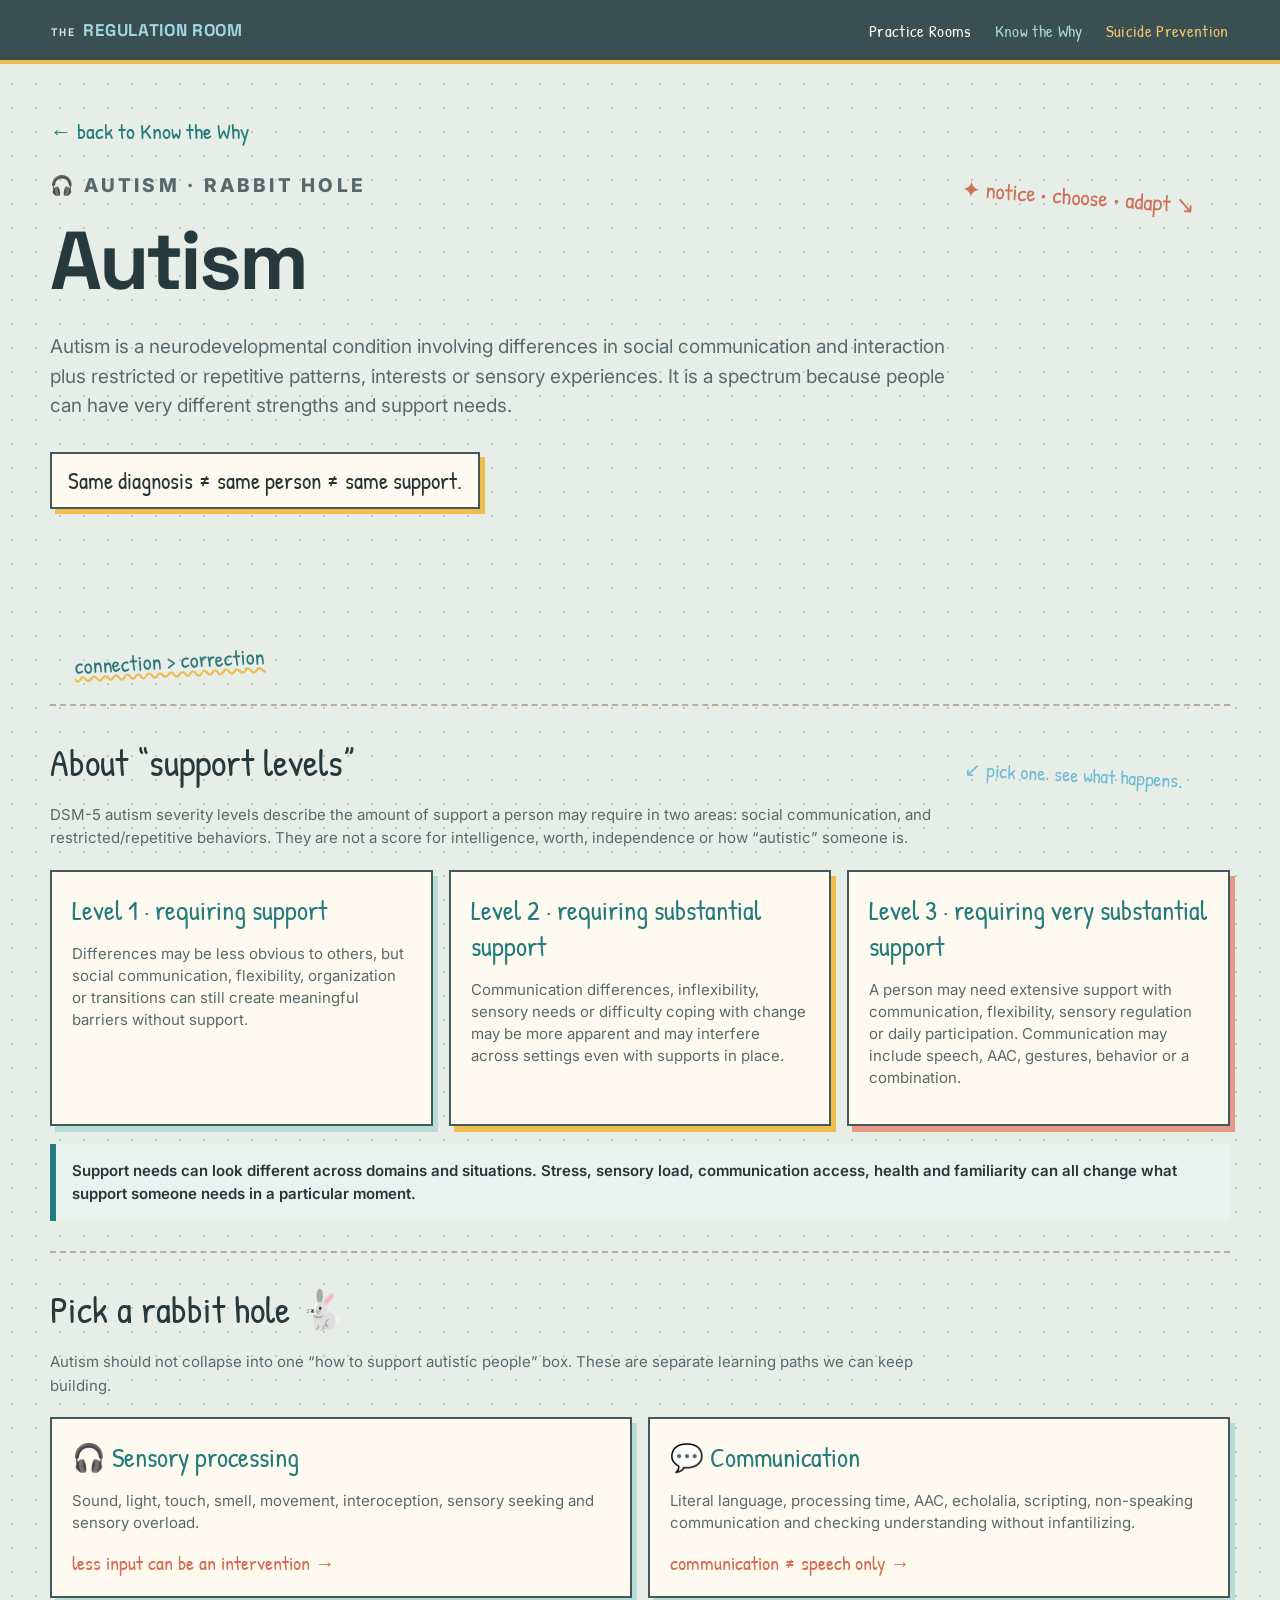
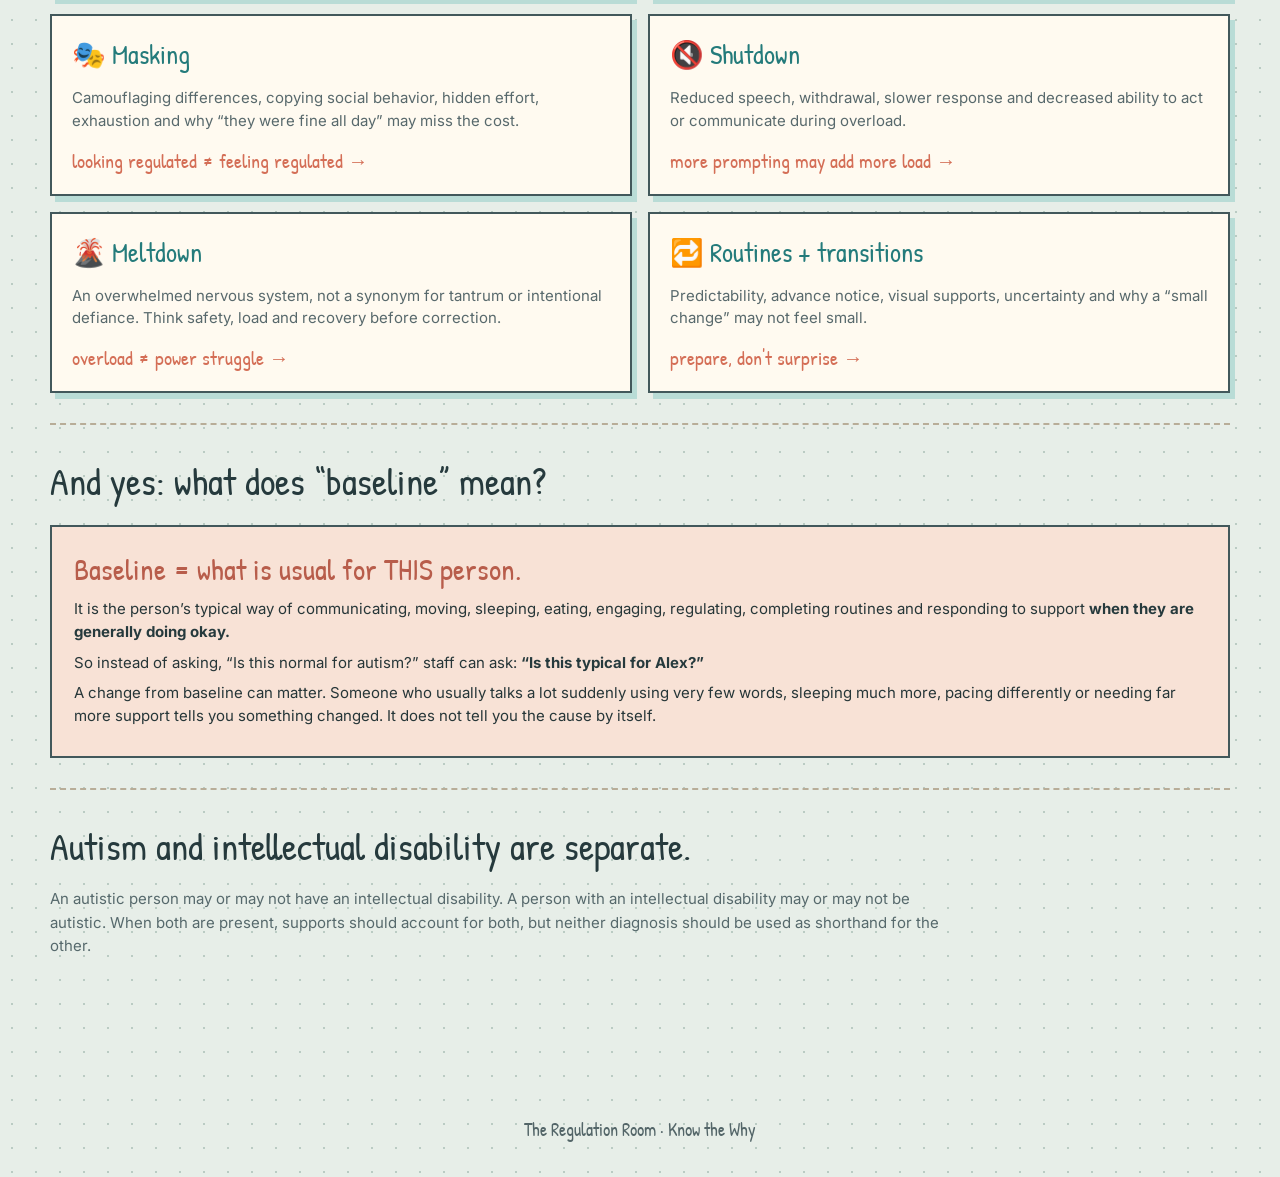
==== autism.html @ b5d297ac "Add dedicated autism learning rabbit hole" ====
<!doctype html><html lang="en"><head><meta charset="utf-8"><meta name="viewport" content="width=device-width,initial-scale=1"><title>Autism · Know the Why</title><link rel="preconnect" href="https://fonts.googleapis.com"><link rel="preconnect" href="https://fonts.gstatic.com" crossorigin><link href="https://fonts.googleapis.com/css2?family=Inter:wght@400;500;600;700;800&family=Patrick+Hand&family=Space+Grotesk:wght@600;700&display=swap" rel="stylesheet"><link rel="stylesheet" href="styles.css?v=15"><style>main{padding:52px 0 80px}.back{font:22px 'Patrick Hand';color:#247b7b;text-decoration:none}.hero{display:block;padding:25px 0 34px}.hero h1{font:700 clamp(48px,7vw,82px) 'Space Grotesk';margin:8px 0;color:#263a3d}.hero p{max-width:900px;font-size:19px;line-height:1.55;color:#56696c}.note{display:inline-block;background:#fffaf0;border:2px solid #42585b;box-shadow:5px 5px 0 #efbd4c;padding:11px 16px;font:23px 'Patrick Hand';margin-top:12px}.section{border-top:2px dashed #b8ad98;padding:30px 0}.section h2{font:38px 'Patrick Hand';margin:0 0 8px;color:#263a3d}.section>p{max-width:900px;line-height:1.55;color:#56696c}.levels{display:grid;grid-template-columns:repeat(3,1fr);gap:16px;margin-top:20px}.level,.rabbit{background:#fffaf0;border:2px solid #42585b;padding:20px;box-shadow:5px 6px 0 #b9dcd6}.level:nth-child(2){box-shadow:5px 6px 0 #efbd4c}.level:nth-child(3){box-shadow:5px 6px 0 #e59a89}.level h3,.rabbit h3{font:27px 'Patrick Hand';margin:0 0 8px;color:#247b7b}.level p,.rabbit p{line-height:1.48;color:#58696c}.levels-note{margin-top:18px;background:#e8f2ee;border-left:6px solid #247b7b;padding:16px;font-weight:600;line-height:1.5}.rabbits{display:grid;grid-template-columns:repeat(2,1fr);gap:16px;margin-top:20px}.rabbit{cursor:default}.rabbit b{display:block;margin-top:12px;font:20px 'Patrick Hand';color:#d46e56}.baseline{background:#f8e2d6;border:2px solid #42585b;padding:22px;margin-top:18px}.baseline h3{font:30px 'Patrick Hand';margin:0 0 8px;color:#b85d4b}.baseline p{line-height:1.55;margin:7px 0}.baseline strong{color:#263a3d}@media(max-width:800px){.levels,.rabbits{grid-template-columns:1fr}}</style></head><body><header class="topbar"><a class="brand" href="index.html"><span>THE</span><strong>REGULATION ROOM</strong></a><nav><a href="index.html#rooms">Practice Rooms</a><a href="learning.html">Know the Why</a><a href="suicide.html">Suicide Prevention</a></nav></header><main class="shell"><a class="back" href="learning.html">← back to Know the Why</a><section class="hero"><p class="eyebrow">🎧 AUTISM · RABBIT HOLE</p><h1>Autism</h1><p>Autism is a neurodevelopmental condition involving differences in social communication and interaction plus restricted or repetitive patterns, interests or sensory experiences. It is a spectrum because people can have very different strengths and support needs.</p><div class="note">Same diagnosis ≠ same person ≠ same support.</div></section><section class="section"><h2>About “support levels”</h2><p>DSM-5 autism severity levels describe the amount of support a person may require in two areas: social communication, and restricted/repetitive behaviors. They are not a score for intelligence, worth, independence or how “autistic” someone is.</p><div class="levels"><article class="level"><h3>Level 1 · requiring support</h3><p>Differences may be less obvious to others, but social communication, flexibility, organization or transitions can still create meaningful barriers without support.</p></article><article class="level"><h3>Level 2 · requiring substantial support</h3><p>Communication differences, inflexibility, sensory needs or difficulty coping with change may be more apparent and may interfere across settings even with supports in place.</p></article><article class="level"><h3>Level 3 · requiring very substantial support</h3><p>A person may need extensive support with communication, flexibility, sensory regulation or daily participation. Communication may include speech, AAC, gestures, behavior or a combination.</p></article></div><div class="levels-note">Support needs can look different across domains and situations. Stress, sensory load, communication access, health and familiarity can all change what support someone needs in a particular moment.</div></section><section class="section"><h2>Pick a rabbit hole 🐇</h2><p>Autism should not collapse into one “how to support autistic people” box. These are separate learning paths we can keep building.</p><div class="rabbits"><article class="rabbit"><h3>🎧 Sensory processing</h3><p>Sound, light, touch, smell, movement, interoception, sensory seeking and sensory overload.</p><b>less input can be an intervention →</b></article><article class="rabbit"><h3>💬 Communication</h3><p>Literal language, processing time, AAC, echolalia, scripting, non-speaking communication and checking understanding without infantilizing.</p><b>communication ≠ speech only →</b></article><article class="rabbit"><h3>🎭 Masking</h3><p>Camouflaging differences, copying social behavior, hidden effort, exhaustion and why “they were fine all day” may miss the cost.</p><b>looking regulated ≠ feeling regulated →</b></article><article class="rabbit"><h3>🔇 Shutdown</h3><p>Reduced speech, withdrawal, slower response and decreased ability to act or communicate during overload.</p><b>more prompting may add more load →</b></article><article class="rabbit"><h3>🌋 Meltdown</h3><p>An overwhelmed nervous system, not a synonym for tantrum or intentional defiance. Think safety, load and recovery before correction.</p><b>overload ≠ power struggle →</b></article><article class="rabbit"><h3>🔁 Routines + transitions</h3><p>Predictability, advance notice, visual supports, uncertainty and why a “small change” may not feel small.</p><b>prepare, don't surprise →</b></article></div></section><section class="section"><h2>And yes: what does “baseline” mean?</h2><div class="baseline"><h3>Baseline = what is usual for THIS person.</h3><p>It is the person’s typical way of communicating, moving, sleeping, eating, engaging, regulating, completing routines and responding to support <strong>when they are generally doing okay.</strong></p><p>So instead of asking, “Is this normal for autism?” staff can ask: <strong>“Is this typical for Alex?”</strong></p><p>A change from baseline can matter. Someone who usually talks a lot suddenly using very few words, sleeping much more, pacing differently or needing far more support tells you something changed. It does not tell you the cause by itself.</p></div></section><section class="section"><h2>Autism and intellectual disability are separate.</h2><p>An autistic person may or may not have an intellectual disability. A person with an intellectual disability may or may not be autistic. When both are present, supports should account for both, but neither diagnosis should be used as shorthand for the other.</p></section></main><footer>The Regulation Room · Know the Why</footer></body></html>
---- styles.css ----
:root{--bg:#e7eee8;--paper:#fffaf0;--ink:#263638;--muted:#667477;--teal:#2b7775;--blue:#72bdd4;--sage:#9fbd8d;--rust:#cf7058;--gold:#edbd55;--pink:#dc8c9d;--purple:#9c8fbd;--line:#c7c1b4;--dark:#33484b;--shadow:rgba(43,52,48,.13)}*{box-sizing:border-box}html{scroll-behavior:smooth}body{margin:0;background-color:#e7eee8;background-image:radial-gradient(#bacbc3 1px,transparent 1px);background-size:24px 24px;color:var(--ink);font:15px/1.55 Inter,sans-serif}.shell{width:min(1180px,calc(100% - 38px));margin:auto}.topbar{position:sticky;top:0;z-index:30;min-height:64px;padding:0 clamp(20px,4vw,60px);display:flex;align-items:center;justify-content:space-between;background:#33484bf5;border-bottom:4px solid var(--gold)}.brand{display:flex;gap:8px;align-items:baseline;text-decoration:none;color:#d8e2df;font:700 11px Space Grotesk;letter-spacing:.16em}.brand strong{color:#9fd8e3;font-size:17px;letter-spacing:.04em}.topbar nav{display:flex;gap:23px}.topbar nav a{color:#fff9e9;text-decoration:none;font:17px 'Patrick Hand';letter-spacing:.02em}.topbar nav a:nth-child(2){color:#a9d9ce}.topbar nav a:nth-child(3){color:#f2c46b}.topbar nav a:nth-child(4){color:#ef9b87}.eyebrow{margin:0;color:var(--teal);font-size:11px;font-weight:800;letter-spacing:.17em}.hero{position:relative;min-height:62vh;display:grid;grid-template-columns:1.15fr .85fr;gap:48px;align-items:center;padding:64px 0}.hero:before{content:'✦  notice • choose • adapt  ↘';position:absolute;right:3%;top:35px;font:23px 'Patrick Hand';color:var(--rust);transform:rotate(4deg)}.hero:after{content:'connection > correction';position:absolute;left:2%;bottom:28px;font:22px 'Patrick Hand';color:var(--teal);transform:rotate(-3deg);text-decoration:underline;text-decoration-style:wavy;text-decoration-color:var(--gold)}.hero h1,.heading h2{font:700 clamp(42px,6vw,72px)/1.03 Space Grotesk;letter-spacing:-.04em;margin:12px 0 20px}.hero h1 em{font-family:'Patrick Hand';font-size:1.1em;font-style:normal;color:var(--rust);text-decoration:underline;text-decoration-style:wavy;text-decoration-color:var(--gold)}.lead{font-size:18px;color:#526164;max-width:650px}.actions{display:flex;gap:11px;flex-wrap:wrap;margin-top:28px}.btn{border:2px solid #34484b;border-radius:5px;padding:13px 18px;font-weight:800;cursor:pointer;text-decoration:none;display:inline-block;box-shadow:3px 3px 0 #34484b;transition:.15s}.btn:hover{transform:translate(-1px,-2px);box-shadow:5px 5px 0 #34484b}.primary{background:var(--teal);color:white}.secondary{background:#f7d77f;color:#34484b}.hero aside{position:relative;background:#fffaf0;color:#34484b;border:3px solid #34484b;border-radius:5px;padding:30px;box-shadow:8px 8px 0 var(--blue);transform:rotate(1deg)}.hero aside:before{content:'THE BIG IDEA';position:absolute;top:-17px;left:22px;background:var(--rust);color:white;padding:2px 12px;font:19px 'Patrick Hand';transform:rotate(-3deg)}.hero aside span{display:none}.hero aside h2{font:30px 'Patrick Hand';margin:8px 0}.hero aside p{color:#687477}.hero aside b{display:block;color:#416c67;font:20px 'Patrick Hand';margin-top:12px}.section{position:relative;padding:72px 0}.section:nth-of-type(2):before{content:'↙ pick one. see what happens.';position:absolute;right:4%;top:55px;color:var(--blue);font:20px 'Patrick Hand';transform:rotate(3deg)}.heading{max-width:820px;margin-bottom:28px}.heading h2{font-size:clamp(34px,5vw,52px);margin:7px 0 10px}.heading h2:after{content:' ~';font-family:'Patrick Hand';color:var(--gold)}.heading>p:last-child{color:var(--muted);font-size:17px}.quick-feed{display:grid;grid-auto-flow:column;grid-auto-columns:minmax(260px,31%);gap:18px;overflow-x:auto;padding:8px 5px 20px}.quick-feed button,.dx-card{position:relative;border:2px solid #536568;background:#fffaf0;border-radius:5px;padding:20px;text-align:left;color:var(--ink);cursor:pointer;box-shadow:5px 5px 0 #53656826;transition:.15s}.quick-feed button:nth-child(1){box-shadow:6px 6px 0 #72bdd4}.quick-feed button:nth-child(2){box-shadow:6px 6px 0 #edbd55}.quick-feed button:nth-child(3){box-shadow:6px 6px 0 #9fbd8d}.quick-feed button:nth-child(4){box-shadow:6px 6px 0 #dc8c9d}.quick-feed button:nth-child(5){box-shadow:6px 6px 0 #9c8fbd}.quick-feed button:nth-child(6){box-shadow:6px 6px 0 #cf7058}.quick-feed button:hover,.dx-card:hover{transform:translateY(-4px) rotate(-.5deg)}.quick-feed button{min-height:180px}.quick-feed button:after{content:'↗';position:absolute;right:13px;bottom:8px;font:29px 'Patrick Hand';color:var(--rust)}.quick-feed span{display:inline-block;color:#34484b;background:#f3cc6d;border:2px solid #34484b;border-radius:45% 55% 48% 52%;padding:4px 9px;font:14px 'Patrick Hand';font-weight:700;transform:rotate(-2deg)}.quick-feed b,.quick-feed small,.dx-card b,.dx-card small{display:block}.quick-feed b{font:26px 'Patrick Hand';margin:17px 0 9px;line-height:1}.quick-feed small,.dx-card small{color:var(--muted)}.dx-grid{display:grid;grid-template-columns:repeat(4,1fr);gap:16px}.dx-card{min-height:150px}.dx-card:nth-child(4n+1){border-top:7px solid var(--blue)}.dx-card:nth-child(4n+2){border-top:7px solid var(--rust)}.dx-card:nth-child(4n+3){border-top:7px solid var(--gold)}.dx-card:nth-child(4n){border-top:7px solid var(--sage)}.dx-card span{display:block;font-size:28px;margin-bottom:10px}.dx-card b{font:23px 'Patrick Hand';line-height:1.05;margin-bottom:6px}.dx-panel{position:relative;margin-top:22px;padding:32px;background:#fffaf0;color:#34484b;border:3px solid #34484b;border-radius:5px;box-shadow:8px 8px 0 var(--teal)}.dx-panel:before{content:'LEARN IT → TRY IT';position:absolute;right:35px;top:-18px;background:var(--gold);padding:3px 13px;border:2px solid #34484b;font:18px 'Patrick Hand';transform:rotate(2deg)}.dx-title{display:flex;justify-content:space-between}.dx-title h3{font:42px 'Patrick Hand';margin:5px 0;color:var(--rust)}.dx-title button{width:40px;height:40px;border-radius:50%;border:2px solid #34484b;background:#f5d77d;color:#34484b;font-size:24px}.learn-tabs{display:flex;flex-wrap:wrap;gap:9px;margin:24px 0 14px}.learn-tabs button{border:2px solid #526568;background:#fffdf6;color:#34484b;border-radius:4px;padding:10px 14px;font-weight:700;box-shadow:2px 2px 0 #526568}.learn-tabs button.active{background:#a9d9ce;transform:rotate(-1deg)}.learn-content{background:#e9f4f0;color:#344447;border:2px dashed #6b9388;border-radius:4px;padding:20px}.learn-content p{margin:8px 0}.scenario-area{margin-top:23px}.scenario-buttons{display:grid;grid-template-columns:repeat(2,1fr);gap:10px}.scenario-buttons button{padding:16px;border:2px solid #34484b;background:#f5d77d;color:#34484b;border-radius:4px;text-align:left;font-weight:800;box-shadow:3px 3px 0 #34484b}.scenario-buttons button:nth-child(even){background:#b9ddd4}.scenario-buttons small{display:block;color:#566669}.fine{font-size:11px;color:#687477}.builder{position:relative;background:#fffaf0;border:3px solid #34484b;border-radius:5px;padding:32px;box-shadow:8px 8px 0 var(--rust)}.builder:before{content:'mix + match your shift ✎';position:absolute;right:25px;top:-20px;background:var(--blue);border:2px solid #34484b;padding:3px 12px;font:20px 'Patrick Hand';transform:rotate(2deg)}.build-row{display:grid;grid-template-columns:48px 1fr;gap:17px;padding:22px 0;border-bottom:2px dashed #c7bdaa}.build-row i{width:42px;height:42px;border:2px solid #34484b;border-radius:48% 52% 45% 55%;background:var(--gold);color:#34484b;display:grid;place-items:center;font:24px 'Patrick Hand';font-style:normal;font-weight:800;transform:rotate(-4deg)}.build-row:nth-child(2) i{background:var(--blue);transform:rotate(3deg)}.build-row:nth-child(3) i{background:var(--pink)}.build-row h3{font:26px 'Patrick Hand';margin:3px 0 13px}.build-row h3 small{font:18px 'Patrick Hand';color:var(--rust)}.bubbles{display:flex;flex-wrap:wrap;gap:9px}.bubbles button{border:2px solid #7b8582;background:#f9f3e8;color:#394a4d;border-radius:48% 52% 46% 54%;padding:9px 14px;font-weight:700;transition:.12s}.bubbles button:nth-child(3n+1){transform:rotate(-1deg)}.bubbles button:nth-child(3n+2){transform:rotate(1deg)}.bubbles button:hover{background:#e5f2ee}.bubbles button.selected{background:var(--teal);border-color:#34484b;color:white;box-shadow:2px 2px 0 #34484b}.builder>.btn{margin-top:24px;background:var(--rust)}.error{color:var(--rust);font-weight:700}.built{position:relative;margin-top:24px;padding:24px;border:3px solid #34484b;border-radius:4px;background:#e6f2ee;color:#34484b;box-shadow:5px 5px 0 var(--gold)}.built h3{font:28px 'Patrick Hand';color:var(--rust)}
/* SKETCHNOTE TUG OF WAR */.rope-card.sketchnote{position:relative;overflow:hidden;background-color:#faf6eb;background-image:radial-gradient(#d9d2c3 .8px,transparent .8px);background-size:18px 18px;border:3px solid #33484b;border-radius:7px;padding:34px;color:var(--ink);box-shadow:9px 10px 0 #72bdd466;transform:rotate(-.08deg)}.tape{position:absolute;width:110px;height:28px;background:#e8c76c99;z-index:2}.tape-a{top:5px;left:7%;transform:rotate(-4deg)}.tape-b{top:6px;right:7%;transform:rotate(4deg)}.scribble-title{text-align:center;font:25px/1.05 'Patrick Hand',cursive;letter-spacing:.04em;margin:2px 0 24px;color:#43575a}.scribble-title b{font-size:34px;color:var(--rust);text-decoration:underline;text-decoration-style:wavy;text-decoration-color:var(--gold)}.phase-track{display:grid;grid-template-columns:repeat(6,1fr);gap:8px;margin:0 auto 24px;max-width:980px}.phase{padding:9px 6px;border:2px solid #657678;border-radius:48% 52% 46% 54%;background:#fffaf0;color:#667477;text-align:center;font:16px 'Patrick Hand';transform:rotate(-1deg)}.phase:nth-child(even){transform:rotate(1deg)}.phase.active{background:#f2cf73;color:#263638;border-color:#35484b;box-shadow:3px 3px 0 #35484b}.phase.done{background:#b8d8cf;color:#2e4a49}.sketch-board{position:relative;min-height:240px;display:grid;grid-template-columns:160px 1fr 160px;align-items:center;gap:18px;border-top:3px dashed #b9b2a5;border-bottom:3px dashed #b9b2a5;padding:20px 5px}.sketch-note{font:20px 'Patrick Hand';display:flex;flex-direction:column;gap:3px;transform:rotate(-2deg)}.sketch-note b{font-size:24px;color:var(--teal);text-decoration:underline;text-decoration-style:wavy}.sketch-note span:before{content:'✓ ';color:var(--rust);font-weight:bold}.note-right{transform:rotate(2deg)}.note-right b{color:var(--rust)}.rope-zone{height:190px;position:relative}.rope{position:absolute;left:-10px;right:-10px;top:88px;height:16px;border-radius:45%;background:repeating-linear-gradient(135deg,#d9a74f 0 8px,#80582f 8px 16px);border:2px solid #5b422a;box-shadow:0 4px 0 #d8c9ad;transition:all .5s}.marker{position:absolute;left:50%;top:63px;width:15px;height:66px;background:var(--rust);border:2px solid #543e37;transform:translateX(-50%) rotate(2deg);transition:left .45s}.marker:after{content:'YOU';position:absolute;top:-22px;left:-8px;font:16px 'Patrick Hand';color:var(--rust)}.midline{position:absolute;left:50%;top:4px;height:165px;border-left:3px dashed var(--sage)}.midline b{position:absolute;left:8px;white-space:nowrap;color:#5f806b;font:18px 'Patrick Hand';transform:rotate(-2deg)}.zone-labels{position:absolute;left:0;right:0;bottom:0;display:flex;justify-content:space-between;font:22px 'Patrick Hand'}.zone-labels b:first-child{color:var(--teal)}.zone-labels b:last-child{color:var(--rust)}.sketch-arrow{position:absolute;font:48px 'Patrick Hand';color:var(--blue);left:16%;top:14px;transform:rotate(15deg)}.sketch-callout{position:absolute;right:6%;top:12px;font:21px/1 'Patrick Hand';color:var(--rust);transform:rotate(4deg);border:2px solid var(--rust);border-radius:50%;padding:8px 14px;text-align:center;background:#fffaf0}.tug-copy{max-width:780px;margin:18px auto;text-align:center;font:22px 'Patrick Hand';color:#35484b;background:#dceee8;border:2px solid #7fa99e;border-radius:48% 52% 45% 55%;padding:11px 20px;transform:rotate(.5deg)}.conversation{position:relative;display:grid;grid-template-columns:1fr auto;gap:20px;background:#fffdf6;color:#344447;border:3px solid #43575a;border-radius:4px;padding:25px;box-shadow:5px 5px 0 #76b8cb;transform:rotate(-.25deg)}.conversation:before{content:'THE MOMENT';position:absolute;top:-17px;left:18px;background:var(--rust);color:white;padding:2px 12px;font:18px 'Patrick Hand';transform:rotate(-2deg)}.conversation blockquote{margin:10px 0 0;padding:12px 17px;border-left:6px solid var(--gold);background:#f5ead4;font:27px 'Patrick Hand';font-weight:700}.conversation #roundStatus{font:18px 'Patrick Hand';color:var(--teal);max-width:180px}.margin-note{text-align:right;margin:10px 20px -4px auto;width:170px;font:20px/1 'Patrick Hand';color:var(--rust);transform:rotate(-4deg)}.margin-note b{font-size:29px}.choices{display:grid;grid-template-columns:repeat(2,1fr);gap:12px;margin-top:10px}.choices button{background:#fffdf7;border:2px solid #637375;color:#314245;border-radius:5px;padding:17px 19px;text-align:left;font-weight:700;cursor:pointer;box-shadow:3px 3px 0 #d9d0bd;transition:.15s}.choices button:nth-child(2n){transform:rotate(.35deg)}.choices button:nth-child(2n+1){transform:rotate(-.25deg)}.choices button:hover{background:#e1f0eb;border-color:var(--teal);transform:translateY(-2px) rotate(0)}.coach{margin:18px 0 8px;background:#dceee8;color:#344447;border:3px solid var(--teal);border-radius:50% 45% 48% 42% / 8% 10% 8% 10%;padding:18px 24px;transform:rotate(.3deg)}.coach b{font:21px 'Patrick Hand';color:var(--teal)}.coach p{margin:5px 0}.reflection{margin-top:14px;padding:22px;border:3px solid #9a7337;background:#f0ce88;color:#29383a}.sketch-footer{display:flex;justify-content:center;flex-wrap:wrap;gap:12px 26px;margin:28px 0 12px;font:21px 'Patrick Hand';color:#38565a}.sketch-footer span:nth-child(2){color:var(--rust)}.sketch-footer span:nth-child(3){color:#527d69}.sketch-footer span:nth-child(4){color:#a06e3c}.sketch-footer span:nth-child(5){color:#b45f6b}.rope-rule{text-align:center;color:#31494c;font:25px 'Patrick Hand';font-weight:800;margin:10px 0 0}.rope-rule strong{color:var(--rust);font-size:34px}footer{text-align:center;padding:35px;color:#536568;font:18px 'Patrick Hand'}@media(max-width:900px){.topbar nav{display:none}.hero{grid-template-columns:1fr}.hero:before{display:none}.dx-grid{grid-template-columns:repeat(2,1fr)}.quick-feed{grid-auto-columns:72%}.sketch-board{grid-template-columns:110px 1fr 110px}.sketch-note{font-size:16px}.sketch-note b{font-size:19px}.choices{grid-template-columns:1fr}.phase-track{grid-template-columns:repeat(3,1fr)}}@media(max-width:560px){.dx-grid{grid-template-columns:1fr}.build-row{grid-template-columns:1fr}.quick-feed{grid-auto-columns:86%}.section{padding:55px 0}.rope-card.sketchnote{padding:22px 14px}.sketch-board{grid-template-columns:1fr;min-height:370px}.sketch-note{position:absolute;z-index:3}.note-left{left:4px;bottom:4px}.note-right{right:4px;bottom:4px}.rope-zone{width:100%;align-self:start}.conversation{grid-template-columns:1fr}.scribble-title b{font-size:28px}.margin-note{display:none}.hero:after{display:none}}
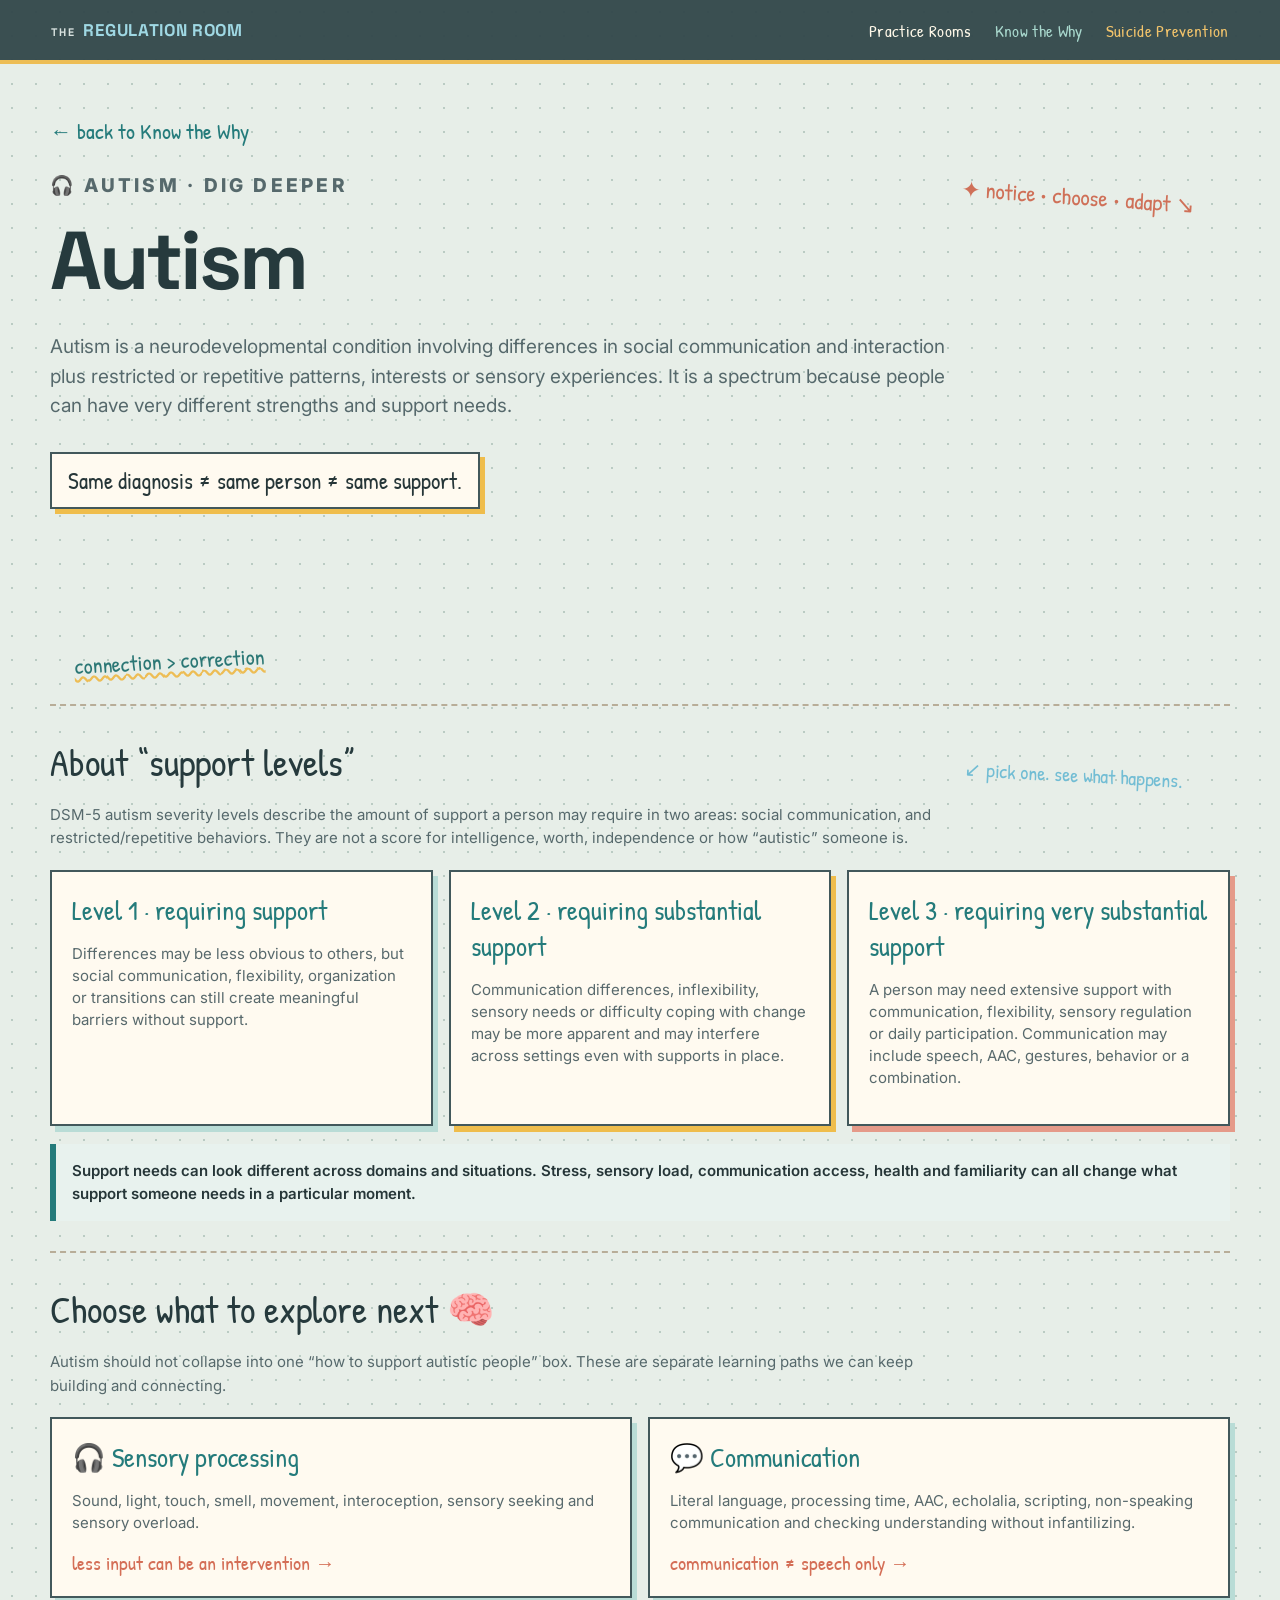
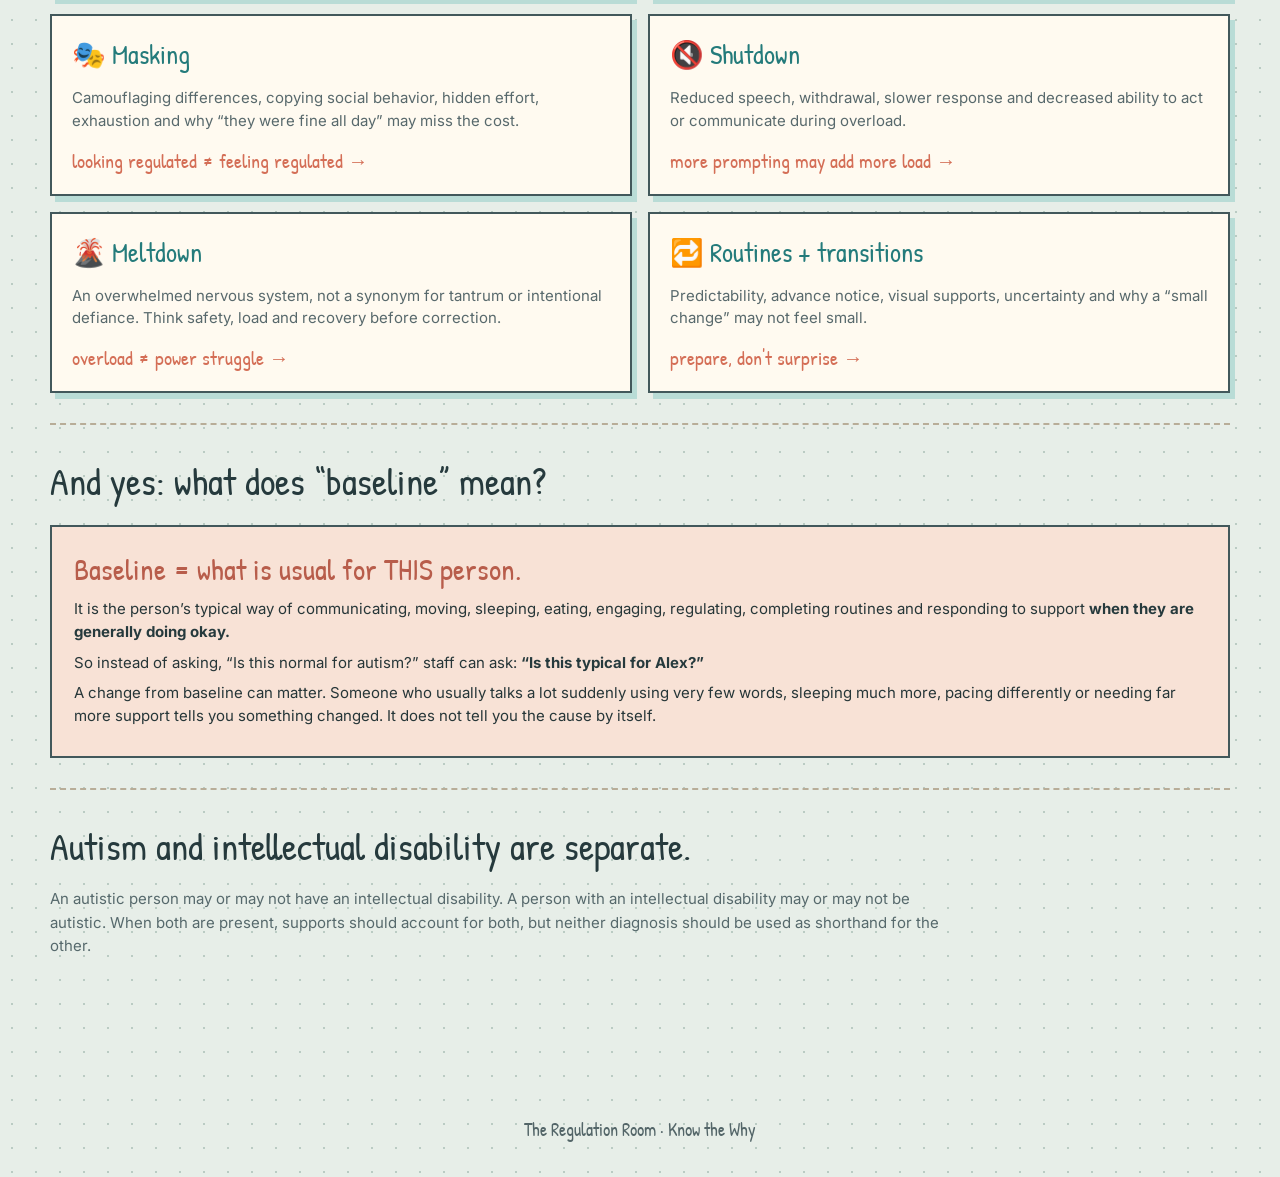
==== commit 0c2a61bc: "Replace rabbit hole wording on autism learning page" ====
--- a/autism.html
+++ b/autism.html
@@ -1 +1 @@
-<!doctype html><html lang="en"><head><meta charset="utf-8"><meta name="viewport" content="width=device-width,initial-scale=1"><title>Autism · Know the Why</title><link rel="preconnect" href="https://fonts.googleapis.com"><link rel="preconnect" href="https://fonts.gstatic.com" crossorigin><link href="https://fonts.googleapis.com/css2?family=Inter:wght@400;500;600;700;800&family=Patrick+Hand&family=Space+Grotesk:wght@600;700&display=swap" rel="stylesheet"><link rel="stylesheet" href="styles.css?v=15"><style>main{padding:52px 0 80px}.back{font:22px 'Patrick Hand';color:#247b7b;text-decoration:none}.hero{display:block;padding:25px 0 34px}.hero h1{font:700 clamp(48px,7vw,82px) 'Space Grotesk';margin:8px 0;color:#263a3d}.hero p{max-width:900px;font-size:19px;line-height:1.55;color:#56696c}.note{display:inline-block;background:#fffaf0;border:2px solid #42585b;box-shadow:5px 5px 0 #efbd4c;padding:11px 16px;font:23px 'Patrick Hand';margin-top:12px}.section{border-top:2px dashed #b8ad98;padding:30px 0}.section h2{font:38px 'Patrick Hand';margin:0 0 8px;color:#263a3d}.section>p{max-width:900px;line-height:1.55;color:#56696c}.levels{display:grid;grid-template-columns:repeat(3,1fr);gap:16px;margin-top:20px}.level,.rabbit{background:#fffaf0;border:2px solid #42585b;padding:20px;box-shadow:5px 6px 0 #b9dcd6}.level:nth-child(2){box-shadow:5px 6px 0 #efbd4c}.level:nth-child(3){box-shadow:5px 6px 0 #e59a89}.level h3,.rabbit h3{font:27px 'Patrick Hand';margin:0 0 8px;color:#247b7b}.level p,.rabbit p{line-height:1.48;color:#58696c}.levels-note{margin-top:18px;background:#e8f2ee;border-left:6px solid #247b7b;padding:16px;font-weight:600;line-height:1.5}.rabbits{display:grid;grid-template-columns:repeat(2,1fr);gap:16px;margin-top:20px}.rabbit{cursor:default}.rabbit b{display:block;margin-top:12px;font:20px 'Patrick Hand';color:#d46e56}.baseline{background:#f8e2d6;border:2px solid #42585b;padding:22px;margin-top:18px}.baseline h3{font:30px 'Patrick Hand';margin:0 0 8px;color:#b85d4b}.baseline p{line-height:1.55;margin:7px 0}.baseline strong{color:#263a3d}@media(max-width:800px){.levels,.rabbits{grid-template-columns:1fr}}</style></head><body><header class="topbar"><a class="brand" href="index.html"><span>THE</span><strong>REGULATION ROOM</strong></a><nav><a href="index.html#rooms">Practice Rooms</a><a href="learning.html">Know the Why</a><a href="suicide.html">Suicide Prevention</a></nav></header><main class="shell"><a class="back" href="learning.html">← back to Know the Why</a><section class="hero"><p class="eyebrow">🎧 AUTISM · RABBIT HOLE</p><h1>Autism</h1><p>Autism is a neurodevelopmental condition involving differences in social communication and interaction plus restricted or repetitive patterns, interests or sensory experiences. It is a spectrum because people can have very different strengths and support needs.</p><div class="note">Same diagnosis ≠ same person ≠ same support.</div></section><section class="section"><h2>About “support levels”</h2><p>DSM-5 autism severity levels describe the amount of support a person may require in two areas: social communication, and restricted/repetitive behaviors. They are not a score for intelligence, worth, independence or how “autistic” someone is.</p><div class="levels"><article class="level"><h3>Level 1 · requiring support</h3><p>Differences may be less obvious to others, but social communication, flexibility, organization or transitions can still create meaningful barriers without support.</p></article><article class="level"><h3>Level 2 · requiring substantial support</h3><p>Communication differences, inflexibility, sensory needs or difficulty coping with change may be more apparent and may interfere across settings even with supports in place.</p></article><article class="level"><h3>Level 3 · requiring very substantial support</h3><p>A person may need extensive support with communication, flexibility, sensory regulation or daily participation. Communication may include speech, AAC, gestures, behavior or a combination.</p></article></div><div class="levels-note">Support needs can look different across domains and situations. Stress, sensory load, communication access, health and familiarity can all change what support someone needs in a particular moment.</div></section><section class="section"><h2>Pick a rabbit hole 🐇</h2><p>Autism should not collapse into one “how to support autistic people” box. These are separate learning paths we can keep building.</p><div class="rabbits"><article class="rabbit"><h3>🎧 Sensory processing</h3><p>Sound, light, touch, smell, movement, interoception, sensory seeking and sensory overload.</p><b>less input can be an intervention →</b></article><article class="rabbit"><h3>💬 Communication</h3><p>Literal language, processing time, AAC, echolalia, scripting, non-speaking communication and checking understanding without infantilizing.</p><b>communication ≠ speech only →</b></article><article class="rabbit"><h3>🎭 Masking</h3><p>Camouflaging differences, copying social behavior, hidden effort, exhaustion and why “they were fine all day” may miss the cost.</p><b>looking regulated ≠ feeling regulated →</b></article><article class="rabbit"><h3>🔇 Shutdown</h3><p>Reduced speech, withdrawal, slower response and decreased ability to act or communicate during overload.</p><b>more prompting may add more load →</b></article><article class="rabbit"><h3>🌋 Meltdown</h3><p>An overwhelmed nervous system, not a synonym for tantrum or intentional defiance. Think safety, load and recovery before correction.</p><b>overload ≠ power struggle →</b></article><article class="rabbit"><h3>🔁 Routines + transitions</h3><p>Predictability, advance notice, visual supports, uncertainty and why a “small change” may not feel small.</p><b>prepare, don't surprise →</b></article></div></section><section class="section"><h2>And yes: what does “baseline” mean?</h2><div class="baseline"><h3>Baseline = what is usual for THIS person.</h3><p>It is the person’s typical way of communicating, moving, sleeping, eating, engaging, regulating, completing routines and responding to support <strong>when they are generally doing okay.</strong></p><p>So instead of asking, “Is this normal for autism?” staff can ask: <strong>“Is this typical for Alex?”</strong></p><p>A change from baseline can matter. Someone who usually talks a lot suddenly using very few words, sleeping much more, pacing differently or needing far more support tells you something changed. It does not tell you the cause by itself.</p></div></section><section class="section"><h2>Autism and intellectual disability are separate.</h2><p>An autistic person may or may not have an intellectual disability. A person with an intellectual disability may or may not be autistic. When both are present, supports should account for both, but neither diagnosis should be used as shorthand for the other.</p></section></main><footer>The Regulation Room · Know the Why</footer></body></html>+<!doctype html><html lang="en"><head><meta charset="utf-8"><meta name="viewport" content="width=device-width,initial-scale=1"><title>Autism · Know the Why</title><link rel="preconnect" href="https://fonts.googleapis.com"><link rel="preconnect" href="https://fonts.gstatic.com" crossorigin><link href="https://fonts.googleapis.com/css2?family=Inter:wght@400;500;600;700;800&family=Patrick+Hand&family=Space+Grotesk:wght@600;700&display=swap" rel="stylesheet"><link rel="stylesheet" href="styles.css?v=15"><style>main{padding:52px 0 80px}.back{font:22px 'Patrick Hand';color:#247b7b;text-decoration:none}.hero{display:block;padding:25px 0 34px}.hero h1{font:700 clamp(48px,7vw,82px) 'Space Grotesk';margin:8px 0;color:#263a3d}.hero p{max-width:900px;font-size:19px;line-height:1.55;color:#56696c}.note{display:inline-block;background:#fffaf0;border:2px solid #42585b;box-shadow:5px 5px 0 #efbd4c;padding:11px 16px;font:23px 'Patrick Hand';margin-top:12px}.section{border-top:2px dashed #b8ad98;padding:30px 0}.section h2{font:38px 'Patrick Hand';margin:0 0 8px;color:#263a3d}.section>p{max-width:900px;line-height:1.55;color:#56696c}.levels{display:grid;grid-template-columns:repeat(3,1fr);gap:16px;margin-top:20px}.level,.path{background:#fffaf0;border:2px solid #42585b;padding:20px;box-shadow:5px 6px 0 #b9dcd6}.level:nth-child(2){box-shadow:5px 6px 0 #efbd4c}.level:nth-child(3){box-shadow:5px 6px 0 #e59a89}.level h3,.path h3{font:27px 'Patrick Hand';margin:0 0 8px;color:#247b7b}.level p,.path p{line-height:1.48;color:#58696c}.levels-note{margin-top:18px;background:#e8f2ee;border-left:6px solid #247b7b;padding:16px;font-weight:600;line-height:1.5}.paths{display:grid;grid-template-columns:repeat(2,1fr);gap:16px;margin-top:20px}.path{cursor:default}.path b{display:block;margin-top:12px;font:20px 'Patrick Hand';color:#d46e56}.baseline{background:#f8e2d6;border:2px solid #42585b;padding:22px;margin-top:18px}.baseline h3{font:30px 'Patrick Hand';margin:0 0 8px;color:#b85d4b}.baseline p{line-height:1.55;margin:7px 0}.baseline strong{color:#263a3d}@media(max-width:800px){.levels,.paths{grid-template-columns:1fr}}</style></head><body><header class="topbar"><a class="brand" href="index.html"><span>THE</span><strong>REGULATION ROOM</strong></a><nav><a href="index.html#rooms">Practice Rooms</a><a href="learning.html">Know the Why</a><a href="suicide.html">Suicide Prevention</a></nav></header><main class="shell"><a class="back" href="learning.html">← back to Know the Why</a><section class="hero"><p class="eyebrow">🎧 AUTISM · DIG DEEPER</p><h1>Autism</h1><p>Autism is a neurodevelopmental condition involving differences in social communication and interaction plus restricted or repetitive patterns, interests or sensory experiences. It is a spectrum because people can have very different strengths and support needs.</p><div class="note">Same diagnosis ≠ same person ≠ same support.</div></section><section class="section"><h2>About “support levels”</h2><p>DSM-5 autism severity levels describe the amount of support a person may require in two areas: social communication, and restricted/repetitive behaviors. They are not a score for intelligence, worth, independence or how “autistic” someone is.</p><div class="levels"><article class="level"><h3>Level 1 · requiring support</h3><p>Differences may be less obvious to others, but social communication, flexibility, organization or transitions can still create meaningful barriers without support.</p></article><article class="level"><h3>Level 2 · requiring substantial support</h3><p>Communication differences, inflexibility, sensory needs or difficulty coping with change may be more apparent and may interfere across settings even with supports in place.</p></article><article class="level"><h3>Level 3 · requiring very substantial support</h3><p>A person may need extensive support with communication, flexibility, sensory regulation or daily participation. Communication may include speech, AAC, gestures, behavior or a combination.</p></article></div><div class="levels-note">Support needs can look different across domains and situations. Stress, sensory load, communication access, health and familiarity can all change what support someone needs in a particular moment.</div></section><section class="section"><h2>Choose what to explore next 🧠</h2><p>Autism should not collapse into one “how to support autistic people” box. These are separate learning paths we can keep building and connecting.</p><div class="paths"><article class="path"><h3>🎧 Sensory processing</h3><p>Sound, light, touch, smell, movement, interoception, sensory seeking and sensory overload.</p><b>less input can be an intervention →</b></article><article class="path"><h3>💬 Communication</h3><p>Literal language, processing time, AAC, echolalia, scripting, non-speaking communication and checking understanding without infantilizing.</p><b>communication ≠ speech only →</b></article><article class="path"><h3>🎭 Masking</h3><p>Camouflaging differences, copying social behavior, hidden effort, exhaustion and why “they were fine all day” may miss the cost.</p><b>looking regulated ≠ feeling regulated →</b></article><article class="path"><h3>🔇 Shutdown</h3><p>Reduced speech, withdrawal, slower response and decreased ability to act or communicate during overload.</p><b>more prompting may add more load →</b></article><article class="path"><h3>🌋 Meltdown</h3><p>An overwhelmed nervous system, not a synonym for tantrum or intentional defiance. Think safety, load and recovery before correction.</p><b>overload ≠ power struggle →</b></article><article class="path"><h3>🔁 Routines + transitions</h3><p>Predictability, advance notice, visual supports, uncertainty and why a “small change” may not feel small.</p><b>prepare, don't surprise →</b></article></div></section><section class="section"><h2>And yes: what does “baseline” mean?</h2><div class="baseline"><h3>Baseline = what is usual for THIS person.</h3><p>It is the person’s typical way of communicating, moving, sleeping, eating, engaging, regulating, completing routines and responding to support <strong>when they are generally doing okay.</strong></p><p>So instead of asking, “Is this normal for autism?” staff can ask: <strong>“Is this typical for Alex?”</strong></p><p>A change from baseline can matter. Someone who usually talks a lot suddenly using very few words, sleeping much more, pacing differently or needing far more support tells you something changed. It does not tell you the cause by itself.</p></div></section><section class="section"><h2>Autism and intellectual disability are separate.</h2><p>An autistic person may or may not have an intellectual disability. A person with an intellectual disability may or may not be autistic. When both are present, supports should account for both, but neither diagnosis should be used as shorthand for the other.</p></section></main><footer>The Regulation Room · Know the Why</footer></body></html>
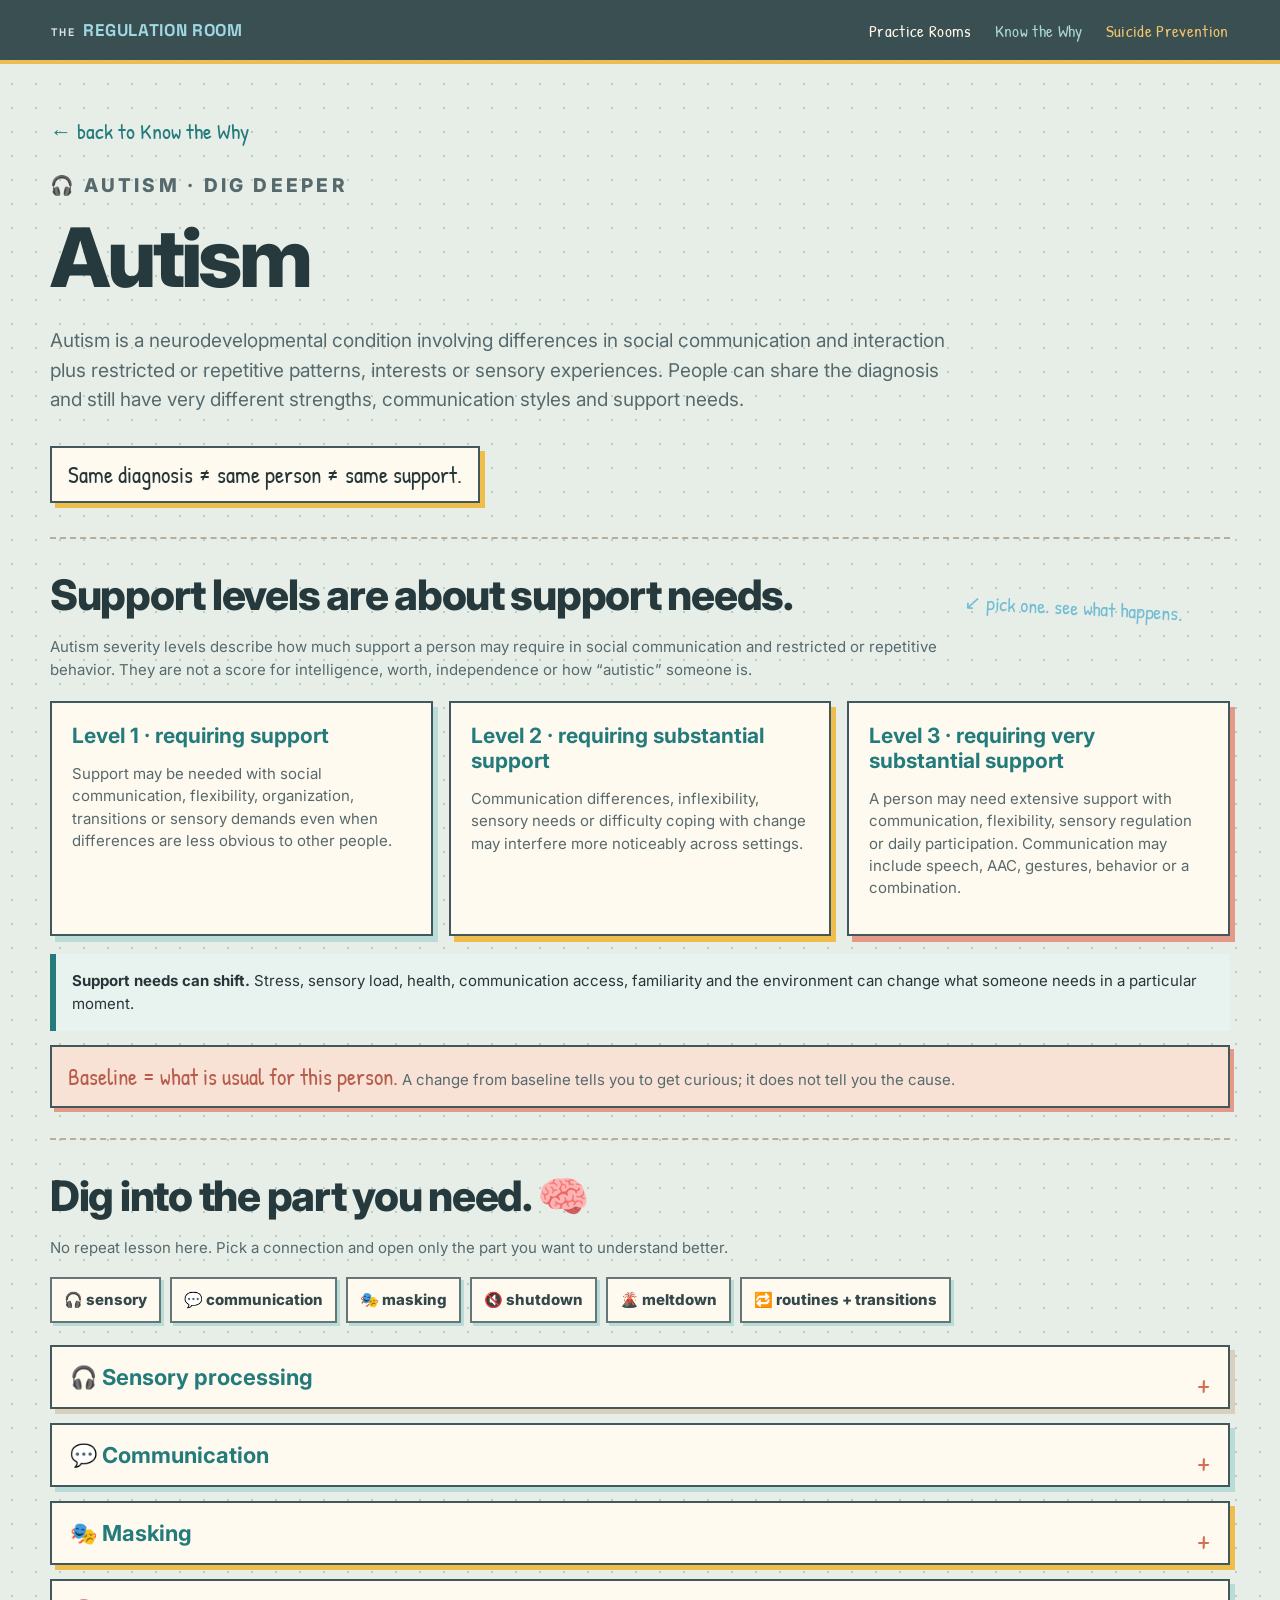
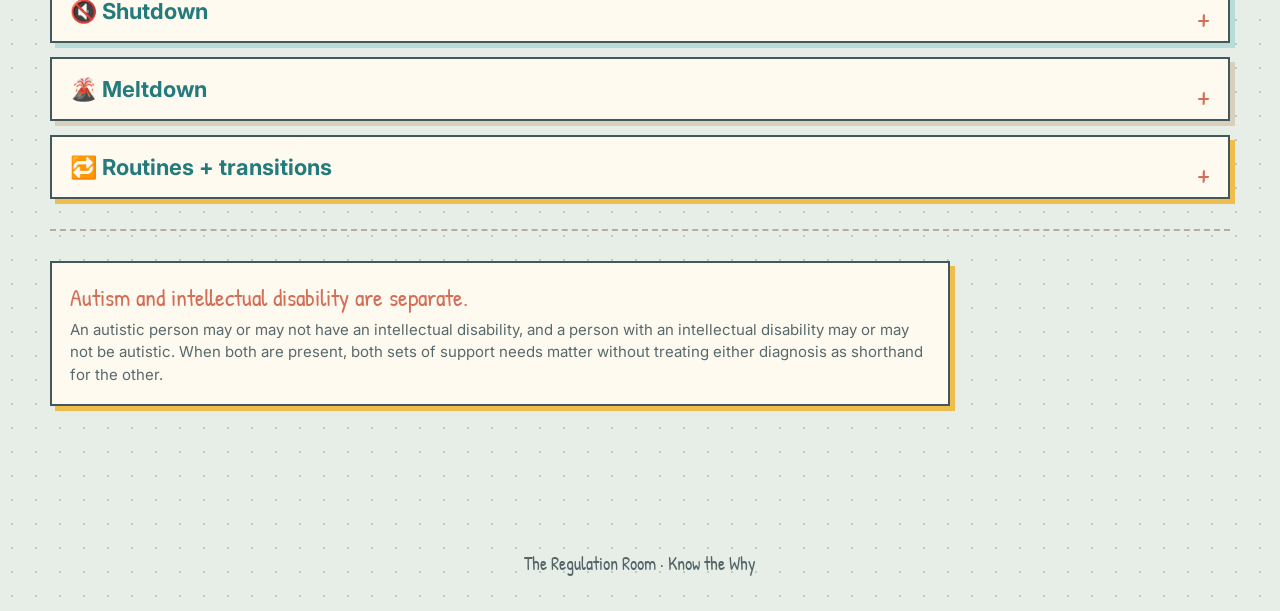
==== commit 2d46eb33: "Simplify autism learning page and remove repeated hero slogans" ====
--- a/autism.html
+++ b/autism.html
@@ -1 +1 @@
-<!doctype html><html lang="en"><head><meta charset="utf-8"><meta name="viewport" content="width=device-width,initial-scale=1"><title>Autism · Know the Why</title><link rel="preconnect" href="https://fonts.googleapis.com"><link rel="preconnect" href="https://fonts.gstatic.com" crossorigin><link href="https://fonts.googleapis.com/css2?family=Inter:wght@400;500;600;700;800&family=Patrick+Hand&family=Space+Grotesk:wght@600;700&display=swap" rel="stylesheet"><link rel="stylesheet" href="styles.css?v=15"><style>main{padding:52px 0 80px}.back{font:22px 'Patrick Hand';color:#247b7b;text-decoration:none}.hero{display:block;padding:25px 0 34px}.hero h1{font:700 clamp(48px,7vw,82px) 'Space Grotesk';margin:8px 0;color:#263a3d}.hero p{max-width:900px;font-size:19px;line-height:1.55;color:#56696c}.note{display:inline-block;background:#fffaf0;border:2px solid #42585b;box-shadow:5px 5px 0 #efbd4c;padding:11px 16px;font:23px 'Patrick Hand';margin-top:12px}.section{border-top:2px dashed #b8ad98;padding:30px 0}.section h2{font:38px 'Patrick Hand';margin:0 0 8px;color:#263a3d}.section>p{max-width:900px;line-height:1.55;color:#56696c}.levels{display:grid;grid-template-columns:repeat(3,1fr);gap:16px;margin-top:20px}.level,.path{background:#fffaf0;border:2px solid #42585b;padding:20px;box-shadow:5px 6px 0 #b9dcd6}.level:nth-child(2){box-shadow:5px 6px 0 #efbd4c}.level:nth-child(3){box-shadow:5px 6px 0 #e59a89}.level h3,.path h3{font:27px 'Patrick Hand';margin:0 0 8px;color:#247b7b}.level p,.path p{line-height:1.48;color:#58696c}.levels-note{margin-top:18px;background:#e8f2ee;border-left:6px solid #247b7b;padding:16px;font-weight:600;line-height:1.5}.paths{display:grid;grid-template-columns:repeat(2,1fr);gap:16px;margin-top:20px}.path{cursor:default}.path b{display:block;margin-top:12px;font:20px 'Patrick Hand';color:#d46e56}.baseline{background:#f8e2d6;border:2px solid #42585b;padding:22px;margin-top:18px}.baseline h3{font:30px 'Patrick Hand';margin:0 0 8px;color:#b85d4b}.baseline p{line-height:1.55;margin:7px 0}.baseline strong{color:#263a3d}@media(max-width:800px){.levels,.paths{grid-template-columns:1fr}}</style></head><body><header class="topbar"><a class="brand" href="index.html"><span>THE</span><strong>REGULATION ROOM</strong></a><nav><a href="index.html#rooms">Practice Rooms</a><a href="learning.html">Know the Why</a><a href="suicide.html">Suicide Prevention</a></nav></header><main class="shell"><a class="back" href="learning.html">← back to Know the Why</a><section class="hero"><p class="eyebrow">🎧 AUTISM · DIG DEEPER</p><h1>Autism</h1><p>Autism is a neurodevelopmental condition involving differences in social communication and interaction plus restricted or repetitive patterns, interests or sensory experiences. It is a spectrum because people can have very different strengths and support needs.</p><div class="note">Same diagnosis ≠ same person ≠ same support.</div></section><section class="section"><h2>About “support levels”</h2><p>DSM-5 autism severity levels describe the amount of support a person may require in two areas: social communication, and restricted/repetitive behaviors. They are not a score for intelligence, worth, independence or how “autistic” someone is.</p><div class="levels"><article class="level"><h3>Level 1 · requiring support</h3><p>Differences may be less obvious to others, but social communication, flexibility, organization or transitions can still create meaningful barriers without support.</p></article><article class="level"><h3>Level 2 · requiring substantial support</h3><p>Communication differences, inflexibility, sensory needs or difficulty coping with change may be more apparent and may interfere across settings even with supports in place.</p></article><article class="level"><h3>Level 3 · requiring very substantial support</h3><p>A person may need extensive support with communication, flexibility, sensory regulation or daily participation. Communication may include speech, AAC, gestures, behavior or a combination.</p></article></div><div class="levels-note">Support needs can look different across domains and situations. Stress, sensory load, communication access, health and familiarity can all change what support someone needs in a particular moment.</div></section><section class="section"><h2>Choose what to explore next 🧠</h2><p>Autism should not collapse into one “how to support autistic people” box. These are separate learning paths we can keep building and connecting.</p><div class="paths"><article class="path"><h3>🎧 Sensory processing</h3><p>Sound, light, touch, smell, movement, interoception, sensory seeking and sensory overload.</p><b>less input can be an intervention →</b></article><article class="path"><h3>💬 Communication</h3><p>Literal language, processing time, AAC, echolalia, scripting, non-speaking communication and checking understanding without infantilizing.</p><b>communication ≠ speech only →</b></article><article class="path"><h3>🎭 Masking</h3><p>Camouflaging differences, copying social behavior, hidden effort, exhaustion and why “they were fine all day” may miss the cost.</p><b>looking regulated ≠ feeling regulated →</b></article><article class="path"><h3>🔇 Shutdown</h3><p>Reduced speech, withdrawal, slower response and decreased ability to act or communicate during overload.</p><b>more prompting may add more load →</b></article><article class="path"><h3>🌋 Meltdown</h3><p>An overwhelmed nervous system, not a synonym for tantrum or intentional defiance. Think safety, load and recovery before correction.</p><b>overload ≠ power struggle →</b></article><article class="path"><h3>🔁 Routines + transitions</h3><p>Predictability, advance notice, visual supports, uncertainty and why a “small change” may not feel small.</p><b>prepare, don't surprise →</b></article></div></section><section class="section"><h2>And yes: what does “baseline” mean?</h2><div class="baseline"><h3>Baseline = what is usual for THIS person.</h3><p>It is the person’s typical way of communicating, moving, sleeping, eating, engaging, regulating, completing routines and responding to support <strong>when they are generally doing okay.</strong></p><p>So instead of asking, “Is this normal for autism?” staff can ask: <strong>“Is this typical for Alex?”</strong></p><p>A change from baseline can matter. Someone who usually talks a lot suddenly using very few words, sleeping much more, pacing differently or needing far more support tells you something changed. It does not tell you the cause by itself.</p></div></section><section class="section"><h2>Autism and intellectual disability are separate.</h2><p>An autistic person may or may not have an intellectual disability. A person with an intellectual disability may or may not be autistic. When both are present, supports should account for both, but neither diagnosis should be used as shorthand for the other.</p></section></main><footer>The Regulation Room · Know the Why</footer></body></html>+<!doctype html><html lang="en"><head><meta charset="utf-8"><meta name="viewport" content="width=device-width,initial-scale=1"><title>Autism · Know the Why</title><link rel="preconnect" href="https://fonts.googleapis.com"><link rel="preconnect" href="https://fonts.gstatic.com" crossorigin><link href="https://fonts.googleapis.com/css2?family=Inter:wght@400;500;600;700;800&family=Patrick+Hand&family=Space+Grotesk:wght@600;700&display=swap" rel="stylesheet"><link rel="stylesheet" href="styles.css?v=15"><style>main{padding:52px 0 80px}.back{font:22px 'Patrick Hand';color:#247b7b;text-decoration:none}.autism-intro{padding:25px 0 34px}.autism-intro h1{font:800 clamp(48px,7vw,82px) Inter,sans-serif;letter-spacing:-.045em;margin:8px 0;color:#263a3d}.autism-intro p{max-width:900px;font-size:19px;line-height:1.55;color:#56696c}.note{display:inline-block;background:#fffaf0;border:2px solid #42585b;box-shadow:5px 5px 0 #efbd4c;padding:11px 16px;font:23px 'Patrick Hand';margin-top:12px}.section{border-top:2px dashed #b8ad98;padding:30px 0}.section h2{font:800 clamp(30px,4vw,42px) Inter,sans-serif;letter-spacing:-.03em;margin:0 0 8px;color:#263a3d}.section>p{max-width:900px;line-height:1.55;color:#56696c}.levels{display:grid;grid-template-columns:repeat(3,1fr);gap:16px;margin-top:20px}.level{background:#fffaf0;border:2px solid #42585b;padding:20px;box-shadow:5px 6px 0 #b9dcd6}.level:nth-child(2){box-shadow:5px 6px 0 #efbd4c}.level:nth-child(3){box-shadow:5px 6px 0 #e59a89}.level h3{font:700 21px Inter,sans-serif;margin:0 0 8px;color:#247b7b}.level p{line-height:1.48;color:#58696c}.levels-note{margin-top:18px;background:#e8f2ee;border-left:6px solid #247b7b;padding:16px;line-height:1.5}.mini-baseline{margin-top:14px;padding:14px 16px;border:2px solid #42585b;background:#f8e2d6;box-shadow:4px 4px 0 #e59a89}.mini-baseline b{font:23px 'Patrick Hand';color:#b85d4b}.mini-baseline span{color:#56696c}.brain-map{display:flex;flex-wrap:wrap;gap:9px;margin:18px 0 22px}.brain-map a{border:2px solid #657678;background:#fffaf0;color:#34484b;text-decoration:none;padding:9px 12px;font-weight:800;box-shadow:3px 3px 0 #b9dcd6}.brain-map a:hover{transform:translateY(-2px);background:#e8f2ee}.deep-list{display:grid;gap:14px}.deep-list details{background:#fffaf0;border:2px solid #42585b;box-shadow:5px 5px 0 #d8cfbc;padding:0 18px}.deep-list details:nth-child(2n){box-shadow:5px 5px 0 #b9dcd6}.deep-list details:nth-child(3n){box-shadow:5px 5px 0 #efbd4c}.deep-list summary{cursor:pointer;list-style:none;padding:17px 0;font:700 22px Inter,sans-serif;color:#247b7b}.deep-list summary::-webkit-details-marker{display:none}.deep-list summary:after{content:' +';float:right;font:28px 'Patrick Hand';color:#d46e56}.deep-list details[open] summary:after{content:' −'}.deep-body{border-top:2px dashed #c7c1b4;padding:15px 0 18px;display:grid;grid-template-columns:1fr 1fr;gap:20px}.deep-body p{margin:0;color:#56696c;line-height:1.55}.staff-lens{background:#e8f2ee;padding:14px;border-left:5px solid #247b7b}.staff-lens b{display:block;font:21px 'Patrick Hand';color:#247b7b;margin-bottom:5px}.separate-note{background:#fffaf0;border:2px solid #42585b;box-shadow:5px 5px 0 #efbd4c;padding:18px;max-width:900px}.separate-note b{font:24px 'Patrick Hand';color:#d46e56}.separate-note p{margin:6px 0 0;line-height:1.5;color:#56696c}@media(max-width:800px){.levels,.deep-body{grid-template-columns:1fr}}</style></head><body><header class="topbar"><a class="brand" href="index.html"><span>THE</span><strong>REGULATION ROOM</strong></a><nav><a href="index.html#rooms">Practice Rooms</a><a href="learning.html">Know the Why</a><a href="suicide.html">Suicide Prevention</a></nav></header><main class="shell"><a class="back" href="learning.html">← back to Know the Why</a><section class="autism-intro"><p class="eyebrow">🎧 AUTISM · DIG DEEPER</p><h1>Autism</h1><p>Autism is a neurodevelopmental condition involving differences in social communication and interaction plus restricted or repetitive patterns, interests or sensory experiences. People can share the diagnosis and still have very different strengths, communication styles and support needs.</p><div class="note">Same diagnosis ≠ same person ≠ same support.</div></section><section class="section"><h2>Support levels are about support needs.</h2><p>Autism severity levels describe how much support a person may require in social communication and restricted or repetitive behavior. They are not a score for intelligence, worth, independence or how “autistic” someone is.</p><div class="levels"><article class="level"><h3>Level 1 · requiring support</h3><p>Support may be needed with social communication, flexibility, organization, transitions or sensory demands even when differences are less obvious to other people.</p></article><article class="level"><h3>Level 2 · requiring substantial support</h3><p>Communication differences, inflexibility, sensory needs or difficulty coping with change may interfere more noticeably across settings.</p></article><article class="level"><h3>Level 3 · requiring very substantial support</h3><p>A person may need extensive support with communication, flexibility, sensory regulation or daily participation. Communication may include speech, AAC, gestures, behavior or a combination.</p></article></div><div class="levels-note"><strong>Support needs can shift.</strong> Stress, sensory load, health, communication access, familiarity and the environment can change what someone needs in a particular moment.</div><div class="mini-baseline"><b>Baseline = what is usual for this person.</b> <span>A change from baseline tells you to get curious; it does not tell you the cause.</span></div></section><section class="section"><h2>Dig into the part you need. 🧠</h2><p>No repeat lesson here. Pick a connection and open only the part you want to understand better.</p><nav class="brain-map"><a href="#sensory">🎧 sensory</a><a href="#communication">💬 communication</a><a href="#masking">🎭 masking</a><a href="#shutdown">🔇 shutdown</a><a href="#meltdown">🌋 meltdown</a><a href="#transitions">🔁 routines + transitions</a></nav><div class="deep-list"><details id="sensory"><summary>🎧 Sensory processing</summary><div class="deep-body"><p>Sensory differences can involve sound, light, touch, smell, taste, movement, body position and interoception. A person may be sensory-seeking in one area and sensory-avoidant in another. Overload can build quietly before it becomes visible.</p><div class="staff-lens"><b>Staff lens</b>Before adding another instruction, look at the environment. Reducing noise, people, light or touch may do more than adding words.</div></div></details><details id="communication"><summary>💬 Communication</summary><div class="deep-body"><p>Communication may include speech, AAC, gestures, scripting, echolalia, facial expression, movement or behavior. Processing what was said and producing a response can take different amounts of time.</p><div class="staff-lens"><b>Staff lens</b>Communication ≠ speech only. Ask how this person communicates best, then give enough time for the answer.</div></div></details><details id="masking"><summary>🎭 Masking</summary><div class="deep-body"><p>Masking is camouflaging autistic traits to meet social expectations. Someone may copy other people, suppress movement, force eye contact or rehearse responses. The effort can be exhausting even when the person looked “fine.”</p><div class="staff-lens"><b>Staff lens</b>Looking regulated does not always mean feeling regulated. Notice what happens after the demand or social setting ends.</div></div></details><details id="shutdown"><summary>🔇 Shutdown</summary><div class="deep-body"><p>During overload, a person may speak less, move less, withdraw, respond slowly or have difficulty initiating action. That can reflect reduced capacity rather than refusal.</p><div class="staff-lens"><b>Staff lens</b>More prompting can become more load. Fewer words, more time and reduced demand may help.</div></div></details><details id="meltdown"><summary>🌋 Meltdown</summary><div class="deep-body"><p>A meltdown is an overwhelmed nervous-system response. It is not the same thing as a tantrum and should not automatically be interpreted as intentional defiance or a power struggle.</p><div class="staff-lens"><b>Staff lens</b>Think safety, sensory load and recovery before correction. Teaching can wait until capacity returns.</div></div></details><details id="transitions"><summary>🔁 Routines + transitions</summary><div class="deep-body"><p>Predictability can reduce the amount of processing required. Unexpected changes, unclear timing or losing a familiar routine can create distress even when the change seems small to staff.</p><div class="staff-lens"><b>Staff lens</b>Prepare, don't surprise. Use concrete timing, advance notice and visual information when those supports fit the person.</div></div></details></div></section><section class="section"><div class="separate-note"><b>Autism and intellectual disability are separate.</b><p>An autistic person may or may not have an intellectual disability, and a person with an intellectual disability may or may not be autistic. When both are present, both sets of support needs matter without treating either diagnosis as shorthand for the other.</p></div></section></main><footer>The Regulation Room · Know the Why</footer><script>document.querySelectorAll('.brain-map a').forEach(a=>a.addEventListener('click',()=>{const d=document.querySelector(a.getAttribute('href'));if(d)d.open=true}))</script></body></html>
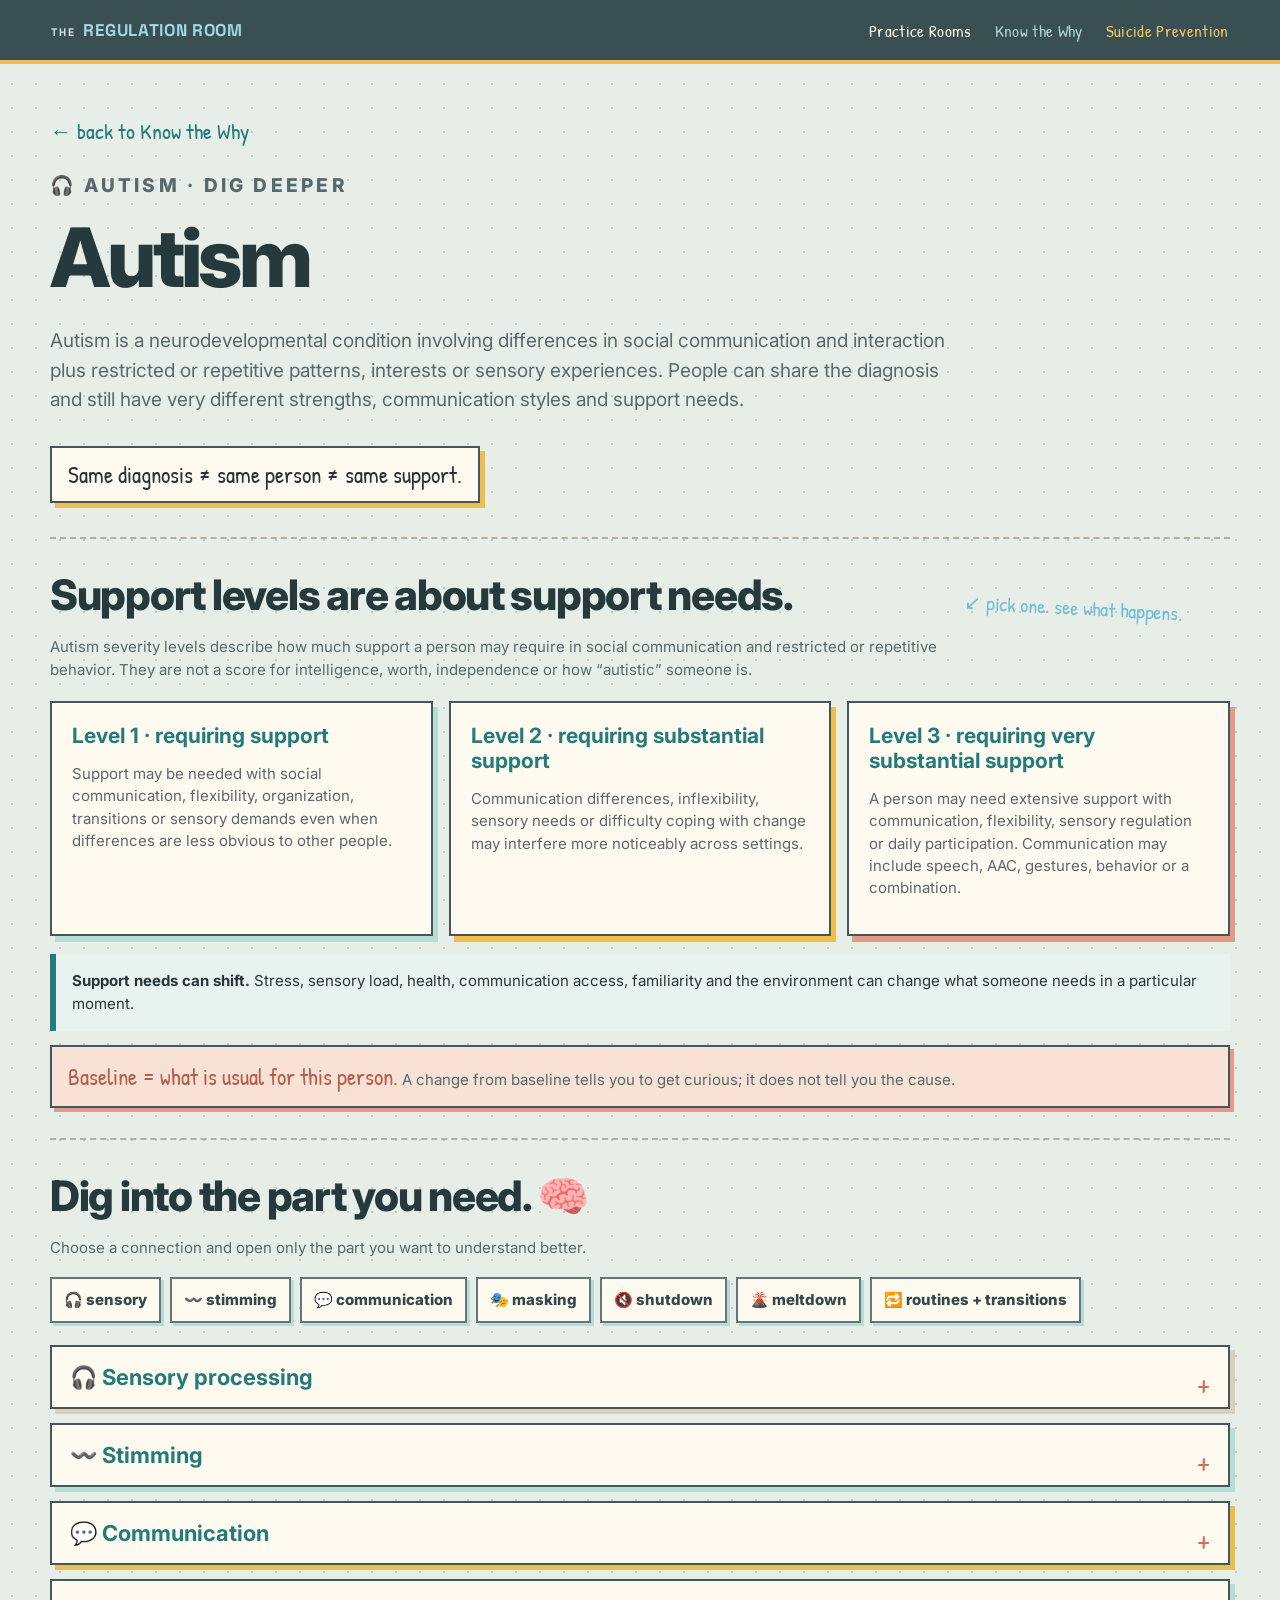
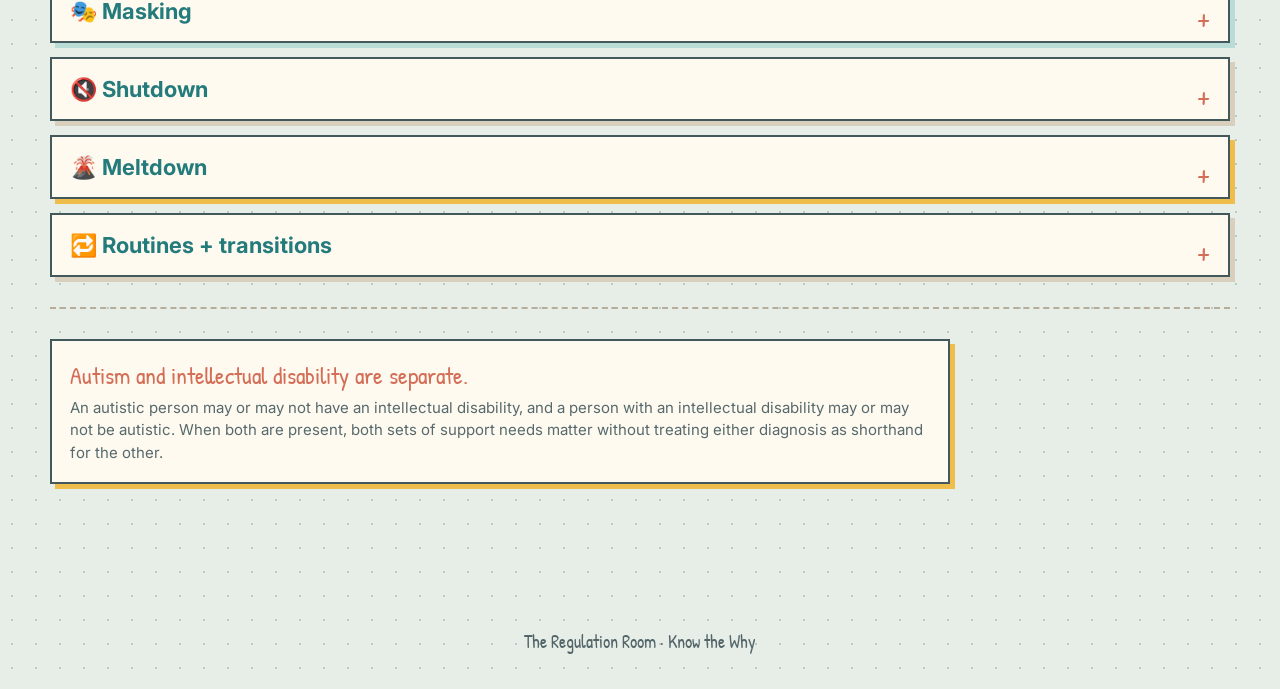
==== commit 1b9a71ed: "Add stimming to autism deep dives and remove rabbit wording" ====
--- a/autism.html
+++ b/autism.html
@@ -1 +1 @@
-<!doctype html><html lang="en"><head><meta charset="utf-8"><meta name="viewport" content="width=device-width,initial-scale=1"><title>Autism · Know the Why</title><link rel="preconnect" href="https://fonts.googleapis.com"><link rel="preconnect" href="https://fonts.gstatic.com" crossorigin><link href="https://fonts.googleapis.com/css2?family=Inter:wght@400;500;600;700;800&family=Patrick+Hand&family=Space+Grotesk:wght@600;700&display=swap" rel="stylesheet"><link rel="stylesheet" href="styles.css?v=15"><style>main{padding:52px 0 80px}.back{font:22px 'Patrick Hand';color:#247b7b;text-decoration:none}.autism-intro{padding:25px 0 34px}.autism-intro h1{font:800 clamp(48px,7vw,82px) Inter,sans-serif;letter-spacing:-.045em;margin:8px 0;color:#263a3d}.autism-intro p{max-width:900px;font-size:19px;line-height:1.55;color:#56696c}.note{display:inline-block;background:#fffaf0;border:2px solid #42585b;box-shadow:5px 5px 0 #efbd4c;padding:11px 16px;font:23px 'Patrick Hand';margin-top:12px}.section{border-top:2px dashed #b8ad98;padding:30px 0}.section h2{font:800 clamp(30px,4vw,42px) Inter,sans-serif;letter-spacing:-.03em;margin:0 0 8px;color:#263a3d}.section>p{max-width:900px;line-height:1.55;color:#56696c}.levels{display:grid;grid-template-columns:repeat(3,1fr);gap:16px;margin-top:20px}.level{background:#fffaf0;border:2px solid #42585b;padding:20px;box-shadow:5px 6px 0 #b9dcd6}.level:nth-child(2){box-shadow:5px 6px 0 #efbd4c}.level:nth-child(3){box-shadow:5px 6px 0 #e59a89}.level h3{font:700 21px Inter,sans-serif;margin:0 0 8px;color:#247b7b}.level p{line-height:1.48;color:#58696c}.levels-note{margin-top:18px;background:#e8f2ee;border-left:6px solid #247b7b;padding:16px;line-height:1.5}.mini-baseline{margin-top:14px;padding:14px 16px;border:2px solid #42585b;background:#f8e2d6;box-shadow:4px 4px 0 #e59a89}.mini-baseline b{font:23px 'Patrick Hand';color:#b85d4b}.mini-baseline span{color:#56696c}.brain-map{display:flex;flex-wrap:wrap;gap:9px;margin:18px 0 22px}.brain-map a{border:2px solid #657678;background:#fffaf0;color:#34484b;text-decoration:none;padding:9px 12px;font-weight:800;box-shadow:3px 3px 0 #b9dcd6}.brain-map a:hover{transform:translateY(-2px);background:#e8f2ee}.deep-list{display:grid;gap:14px}.deep-list details{background:#fffaf0;border:2px solid #42585b;box-shadow:5px 5px 0 #d8cfbc;padding:0 18px}.deep-list details:nth-child(2n){box-shadow:5px 5px 0 #b9dcd6}.deep-list details:nth-child(3n){box-shadow:5px 5px 0 #efbd4c}.deep-list summary{cursor:pointer;list-style:none;padding:17px 0;font:700 22px Inter,sans-serif;color:#247b7b}.deep-list summary::-webkit-details-marker{display:none}.deep-list summary:after{content:' +';float:right;font:28px 'Patrick Hand';color:#d46e56}.deep-list details[open] summary:after{content:' −'}.deep-body{border-top:2px dashed #c7c1b4;padding:15px 0 18px;display:grid;grid-template-columns:1fr 1fr;gap:20px}.deep-body p{margin:0;color:#56696c;line-height:1.55}.staff-lens{background:#e8f2ee;padding:14px;border-left:5px solid #247b7b}.staff-lens b{display:block;font:21px 'Patrick Hand';color:#247b7b;margin-bottom:5px}.separate-note{background:#fffaf0;border:2px solid #42585b;box-shadow:5px 5px 0 #efbd4c;padding:18px;max-width:900px}.separate-note b{font:24px 'Patrick Hand';color:#d46e56}.separate-note p{margin:6px 0 0;line-height:1.5;color:#56696c}@media(max-width:800px){.levels,.deep-body{grid-template-columns:1fr}}</style></head><body><header class="topbar"><a class="brand" href="index.html"><span>THE</span><strong>REGULATION ROOM</strong></a><nav><a href="index.html#rooms">Practice Rooms</a><a href="learning.html">Know the Why</a><a href="suicide.html">Suicide Prevention</a></nav></header><main class="shell"><a class="back" href="learning.html">← back to Know the Why</a><section class="autism-intro"><p class="eyebrow">🎧 AUTISM · DIG DEEPER</p><h1>Autism</h1><p>Autism is a neurodevelopmental condition involving differences in social communication and interaction plus restricted or repetitive patterns, interests or sensory experiences. People can share the diagnosis and still have very different strengths, communication styles and support needs.</p><div class="note">Same diagnosis ≠ same person ≠ same support.</div></section><section class="section"><h2>Support levels are about support needs.</h2><p>Autism severity levels describe how much support a person may require in social communication and restricted or repetitive behavior. They are not a score for intelligence, worth, independence or how “autistic” someone is.</p><div class="levels"><article class="level"><h3>Level 1 · requiring support</h3><p>Support may be needed with social communication, flexibility, organization, transitions or sensory demands even when differences are less obvious to other people.</p></article><article class="level"><h3>Level 2 · requiring substantial support</h3><p>Communication differences, inflexibility, sensory needs or difficulty coping with change may interfere more noticeably across settings.</p></article><article class="level"><h3>Level 3 · requiring very substantial support</h3><p>A person may need extensive support with communication, flexibility, sensory regulation or daily participation. Communication may include speech, AAC, gestures, behavior or a combination.</p></article></div><div class="levels-note"><strong>Support needs can shift.</strong> Stress, sensory load, health, communication access, familiarity and the environment can change what someone needs in a particular moment.</div><div class="mini-baseline"><b>Baseline = what is usual for this person.</b> <span>A change from baseline tells you to get curious; it does not tell you the cause.</span></div></section><section class="section"><h2>Dig into the part you need. 🧠</h2><p>No repeat lesson here. Pick a connection and open only the part you want to understand better.</p><nav class="brain-map"><a href="#sensory">🎧 sensory</a><a href="#communication">💬 communication</a><a href="#masking">🎭 masking</a><a href="#shutdown">🔇 shutdown</a><a href="#meltdown">🌋 meltdown</a><a href="#transitions">🔁 routines + transitions</a></nav><div class="deep-list"><details id="sensory"><summary>🎧 Sensory processing</summary><div class="deep-body"><p>Sensory differences can involve sound, light, touch, smell, taste, movement, body position and interoception. A person may be sensory-seeking in one area and sensory-avoidant in another. Overload can build quietly before it becomes visible.</p><div class="staff-lens"><b>Staff lens</b>Before adding another instruction, look at the environment. Reducing noise, people, light or touch may do more than adding words.</div></div></details><details id="communication"><summary>💬 Communication</summary><div class="deep-body"><p>Communication may include speech, AAC, gestures, scripting, echolalia, facial expression, movement or behavior. Processing what was said and producing a response can take different amounts of time.</p><div class="staff-lens"><b>Staff lens</b>Communication ≠ speech only. Ask how this person communicates best, then give enough time for the answer.</div></div></details><details id="masking"><summary>🎭 Masking</summary><div class="deep-body"><p>Masking is camouflaging autistic traits to meet social expectations. Someone may copy other people, suppress movement, force eye contact or rehearse responses. The effort can be exhausting even when the person looked “fine.”</p><div class="staff-lens"><b>Staff lens</b>Looking regulated does not always mean feeling regulated. Notice what happens after the demand or social setting ends.</div></div></details><details id="shutdown"><summary>🔇 Shutdown</summary><div class="deep-body"><p>During overload, a person may speak less, move less, withdraw, respond slowly or have difficulty initiating action. That can reflect reduced capacity rather than refusal.</p><div class="staff-lens"><b>Staff lens</b>More prompting can become more load. Fewer words, more time and reduced demand may help.</div></div></details><details id="meltdown"><summary>🌋 Meltdown</summary><div class="deep-body"><p>A meltdown is an overwhelmed nervous-system response. It is not the same thing as a tantrum and should not automatically be interpreted as intentional defiance or a power struggle.</p><div class="staff-lens"><b>Staff lens</b>Think safety, sensory load and recovery before correction. Teaching can wait until capacity returns.</div></div></details><details id="transitions"><summary>🔁 Routines + transitions</summary><div class="deep-body"><p>Predictability can reduce the amount of processing required. Unexpected changes, unclear timing or losing a familiar routine can create distress even when the change seems small to staff.</p><div class="staff-lens"><b>Staff lens</b>Prepare, don't surprise. Use concrete timing, advance notice and visual information when those supports fit the person.</div></div></details></div></section><section class="section"><div class="separate-note"><b>Autism and intellectual disability are separate.</b><p>An autistic person may or may not have an intellectual disability, and a person with an intellectual disability may or may not be autistic. When both are present, both sets of support needs matter without treating either diagnosis as shorthand for the other.</p></div></section></main><footer>The Regulation Room · Know the Why</footer><script>document.querySelectorAll('.brain-map a').forEach(a=>a.addEventListener('click',()=>{const d=document.querySelector(a.getAttribute('href'));if(d)d.open=true}))</script></body></html>+<!doctype html><html lang="en"><head><meta charset="utf-8"><meta name="viewport" content="width=device-width,initial-scale=1"><title>Autism · Know the Why</title><link rel="preconnect" href="https://fonts.googleapis.com"><link rel="preconnect" href="https://fonts.gstatic.com" crossorigin><link href="https://fonts.googleapis.com/css2?family=Inter:wght@400;500;600;700;800&family=Patrick+Hand&family=Space+Grotesk:wght@600;700&display=swap" rel="stylesheet"><link rel="stylesheet" href="styles.css?v=15"><style>main{padding:52px 0 80px}.back{font:22px 'Patrick Hand';color:#247b7b;text-decoration:none}.autism-intro{padding:25px 0 34px}.autism-intro h1{font:800 clamp(48px,7vw,82px) Inter,sans-serif;letter-spacing:-.045em;margin:8px 0;color:#263a3d}.autism-intro p{max-width:900px;font-size:19px;line-height:1.55;color:#56696c}.note{display:inline-block;background:#fffaf0;border:2px solid #42585b;box-shadow:5px 5px 0 #efbd4c;padding:11px 16px;font:23px 'Patrick Hand';margin-top:12px}.section{border-top:2px dashed #b8ad98;padding:30px 0}.section h2{font:800 clamp(30px,4vw,42px) Inter,sans-serif;letter-spacing:-.03em;margin:0 0 8px;color:#263a3d}.section>p{max-width:900px;line-height:1.55;color:#56696c}.levels{display:grid;grid-template-columns:repeat(3,1fr);gap:16px;margin-top:20px}.level{background:#fffaf0;border:2px solid #42585b;padding:20px;box-shadow:5px 6px 0 #b9dcd6}.level:nth-child(2){box-shadow:5px 6px 0 #efbd4c}.level:nth-child(3){box-shadow:5px 6px 0 #e59a89}.level h3{font:700 21px Inter,sans-serif;margin:0 0 8px;color:#247b7b}.level p{line-height:1.48;color:#58696c}.levels-note{margin-top:18px;background:#e8f2ee;border-left:6px solid #247b7b;padding:16px;line-height:1.5}.mini-baseline{margin-top:14px;padding:14px 16px;border:2px solid #42585b;background:#f8e2d6;box-shadow:4px 4px 0 #e59a89}.mini-baseline b{font:23px 'Patrick Hand';color:#b85d4b}.mini-baseline span{color:#56696c}.brain-map{display:flex;flex-wrap:wrap;gap:9px;margin:18px 0 22px}.brain-map a{border:2px solid #657678;background:#fffaf0;color:#34484b;text-decoration:none;padding:9px 12px;font-weight:800;box-shadow:3px 3px 0 #b9dcd6}.brain-map a:hover{transform:translateY(-2px);background:#e8f2ee}.deep-list{display:grid;gap:14px}.deep-list details{background:#fffaf0;border:2px solid #42585b;box-shadow:5px 5px 0 #d8cfbc;padding:0 18px}.deep-list details:nth-child(2n){box-shadow:5px 5px 0 #b9dcd6}.deep-list details:nth-child(3n){box-shadow:5px 5px 0 #efbd4c}.deep-list summary{cursor:pointer;list-style:none;padding:17px 0;font:700 22px Inter,sans-serif;color:#247b7b}.deep-list summary::-webkit-details-marker{display:none}.deep-list summary:after{content:' +';float:right;font:28px 'Patrick Hand';color:#d46e56}.deep-list details[open] summary:after{content:' −'}.deep-body{border-top:2px dashed #c7c1b4;padding:15px 0 18px;display:grid;grid-template-columns:1fr 1fr;gap:20px}.deep-body p{margin:0;color:#56696c;line-height:1.55}.staff-lens{background:#e8f2ee;padding:14px;border-left:5px solid #247b7b}.staff-lens b{display:block;font:21px 'Patrick Hand';color:#247b7b;margin-bottom:5px}.separate-note{background:#fffaf0;border:2px solid #42585b;box-shadow:5px 5px 0 #efbd4c;padding:18px;max-width:900px}.separate-note b{font:24px 'Patrick Hand';color:#d46e56}.separate-note p{margin:6px 0 0;line-height:1.5;color:#56696c}@media(max-width:800px){.levels,.deep-body{grid-template-columns:1fr}}</style></head><body><header class="topbar"><a class="brand" href="index.html"><span>THE</span><strong>REGULATION ROOM</strong></a><nav><a href="index.html#rooms">Practice Rooms</a><a href="learning.html">Know the Why</a><a href="suicide.html">Suicide Prevention</a></nav></header><main class="shell"><a class="back" href="learning.html">← back to Know the Why</a><section class="autism-intro"><p class="eyebrow">🎧 AUTISM · DIG DEEPER</p><h1>Autism</h1><p>Autism is a neurodevelopmental condition involving differences in social communication and interaction plus restricted or repetitive patterns, interests or sensory experiences. People can share the diagnosis and still have very different strengths, communication styles and support needs.</p><div class="note">Same diagnosis ≠ same person ≠ same support.</div></section><section class="section"><h2>Support levels are about support needs.</h2><p>Autism severity levels describe how much support a person may require in social communication and restricted or repetitive behavior. They are not a score for intelligence, worth, independence or how “autistic” someone is.</p><div class="levels"><article class="level"><h3>Level 1 · requiring support</h3><p>Support may be needed with social communication, flexibility, organization, transitions or sensory demands even when differences are less obvious to other people.</p></article><article class="level"><h3>Level 2 · requiring substantial support</h3><p>Communication differences, inflexibility, sensory needs or difficulty coping with change may interfere more noticeably across settings.</p></article><article class="level"><h3>Level 3 · requiring very substantial support</h3><p>A person may need extensive support with communication, flexibility, sensory regulation or daily participation. Communication may include speech, AAC, gestures, behavior or a combination.</p></article></div><div class="levels-note"><strong>Support needs can shift.</strong> Stress, sensory load, health, communication access, familiarity and the environment can change what someone needs in a particular moment.</div><div class="mini-baseline"><b>Baseline = what is usual for this person.</b> <span>A change from baseline tells you to get curious; it does not tell you the cause.</span></div></section><section class="section"><h2>Dig into the part you need. 🧠</h2><p>Choose a connection and open only the part you want to understand better.</p><nav class="brain-map"><a href="#sensory">🎧 sensory</a><a href="#stimming">〰️ stimming</a><a href="#communication">💬 communication</a><a href="#masking">🎭 masking</a><a href="#shutdown">🔇 shutdown</a><a href="#meltdown">🌋 meltdown</a><a href="#transitions">🔁 routines + transitions</a></nav><div class="deep-list"><details id="sensory"><summary>🎧 Sensory processing</summary><div class="deep-body"><p>Sensory differences can involve sound, light, touch, smell, taste, movement, body position and interoception. A person may be sensory-seeking in one area and sensory-avoidant in another. Overload can build quietly before it becomes visible.</p><div class="staff-lens"><b>Staff lens</b>Before adding another instruction, look at the environment. Reducing noise, people, light or touch may do more than adding words.</div></div></details><details id="stimming"><summary>〰️ Stimming</summary><div class="deep-body"><p>Stimming means self-stimulatory or repetitive movement, sound or other sensory behavior. It can include rocking, pacing, hand movements, humming, repeating words or sounds, touching textures, moving objects and many other forms. Stimming may support regulation, expression, focus, enjoyment or sensory needs.</p><div class="staff-lens"><b>Staff lens</b>Different does not automatically mean dangerous. Before trying to stop a stim, ask what function it may be serving and whether it is actually causing harm or preventing something essential. A change in a person's usual stimming can also be useful information about stress, excitement or sensory load.</div></div></details><details id="communication"><summary>💬 Communication</summary><div class="deep-body"><p>Communication may include speech, AAC, gestures, scripting, echolalia, facial expression, movement or behavior. Processing what was said and producing a response can take different amounts of time.</p><div class="staff-lens"><b>Staff lens</b>Communication ≠ speech only. Ask how this person communicates best, then give enough time for the answer.</div></div></details><details id="masking"><summary>🎭 Masking</summary><div class="deep-body"><p>Masking is camouflaging autistic traits to meet social expectations. Someone may copy other people, suppress movement, force eye contact or rehearse responses. The effort can be exhausting even when the person looked “fine.”</p><div class="staff-lens"><b>Staff lens</b>Looking regulated does not always mean feeling regulated. Notice what happens after the demand or social setting ends.</div></div></details><details id="shutdown"><summary>🔇 Shutdown</summary><div class="deep-body"><p>During overload, a person may speak less, move less, withdraw, respond slowly or have difficulty initiating action. That can reflect reduced capacity rather than refusal.</p><div class="staff-lens"><b>Staff lens</b>More prompting can become more load. Fewer words, more time and reduced demand may help.</div></div></details><details id="meltdown"><summary>🌋 Meltdown</summary><div class="deep-body"><p>A meltdown is an overwhelmed nervous-system response. It is not the same thing as a tantrum and should not automatically be interpreted as intentional defiance or a power struggle.</p><div class="staff-lens"><b>Staff lens</b>Think safety, sensory load and recovery before correction. Teaching can wait until capacity returns.</div></div></details><details id="transitions"><summary>🔁 Routines + transitions</summary><div class="deep-body"><p>Predictability can reduce the amount of processing required. Unexpected changes, unclear timing or losing a familiar routine can create distress even when the change seems small to staff.</p><div class="staff-lens"><b>Staff lens</b>Prepare, don't surprise. Use concrete timing, advance notice and visual information when those supports fit the person.</div></div></details></div></section><section class="section"><div class="separate-note"><b>Autism and intellectual disability are separate.</b><p>An autistic person may or may not have an intellectual disability, and a person with an intellectual disability may or may not be autistic. When both are present, both sets of support needs matter without treating either diagnosis as shorthand for the other.</p></div></section></main><footer>The Regulation Room · Know the Why</footer><script>document.querySelectorAll('.brain-map a').forEach(a=>a.addEventListener('click',()=>{const d=document.querySelector(a.getAttribute('href'));if(d)d.open=true}))</script></body></html>
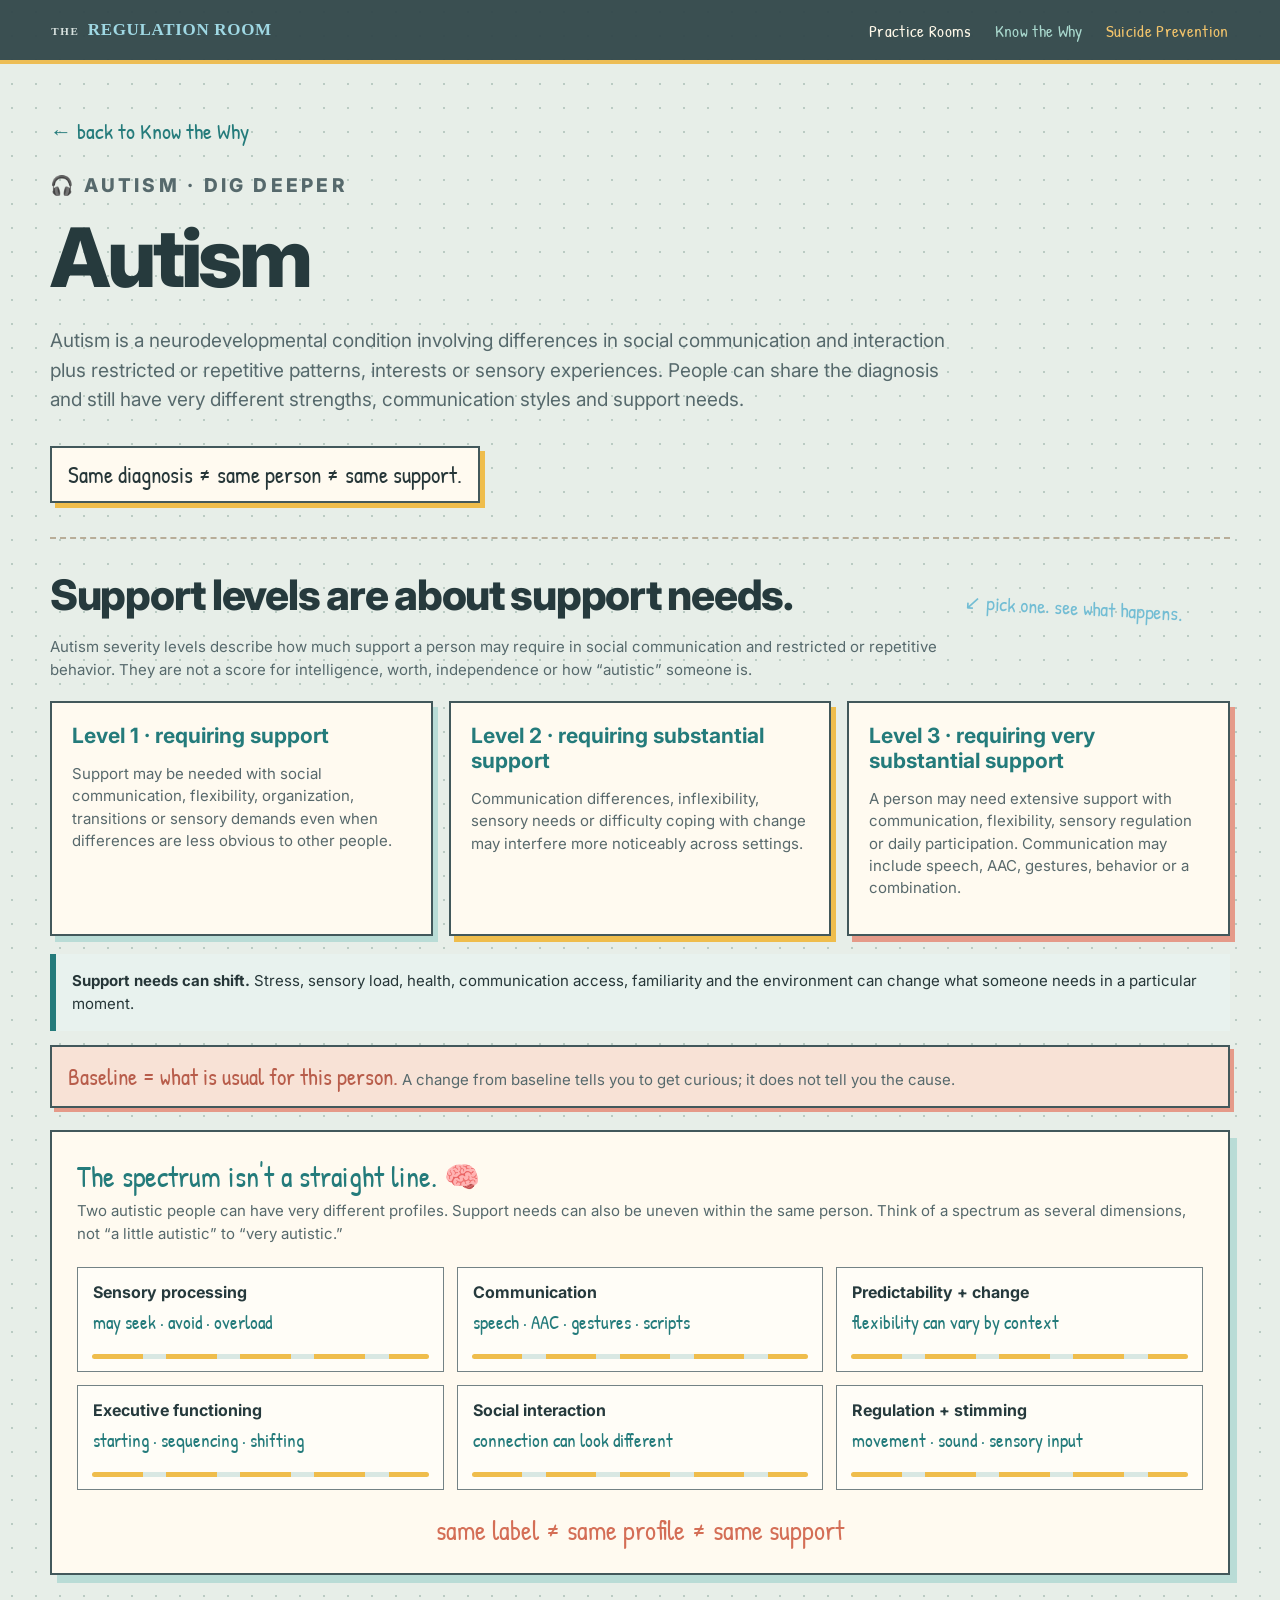
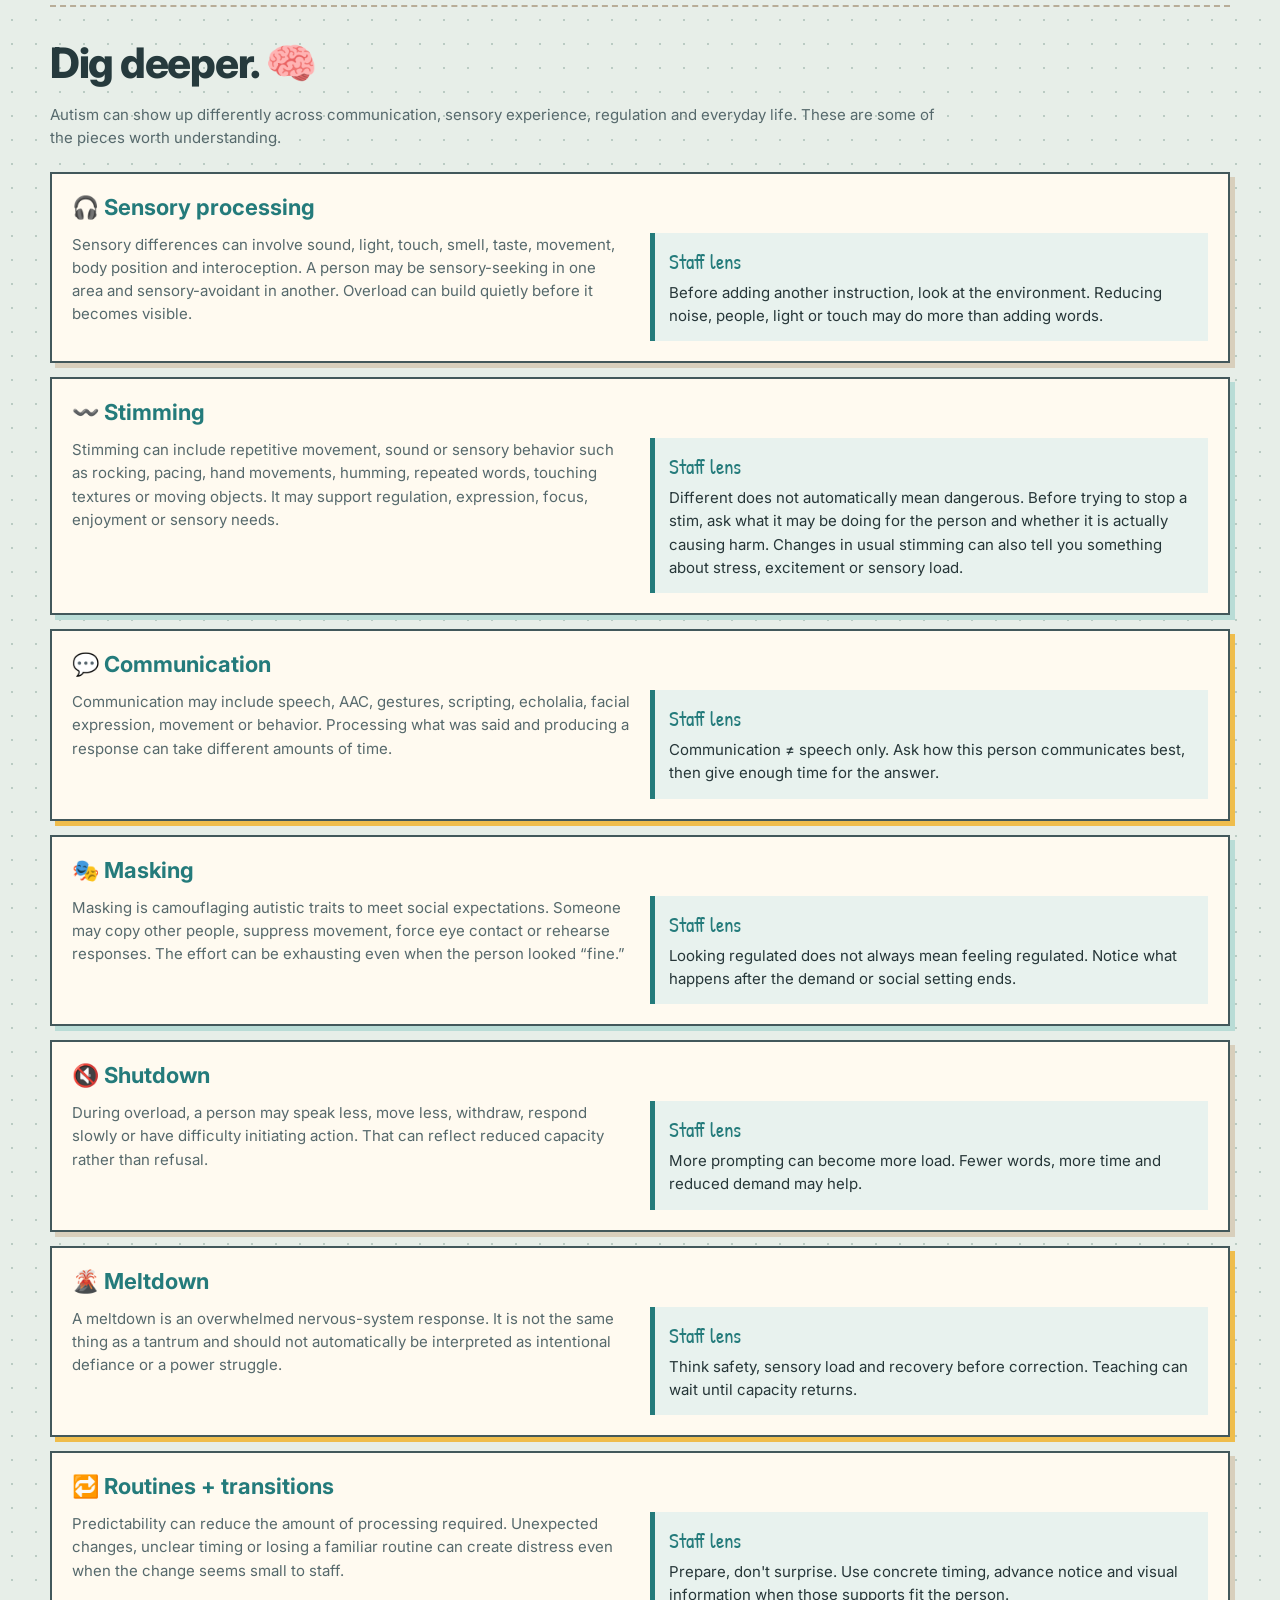
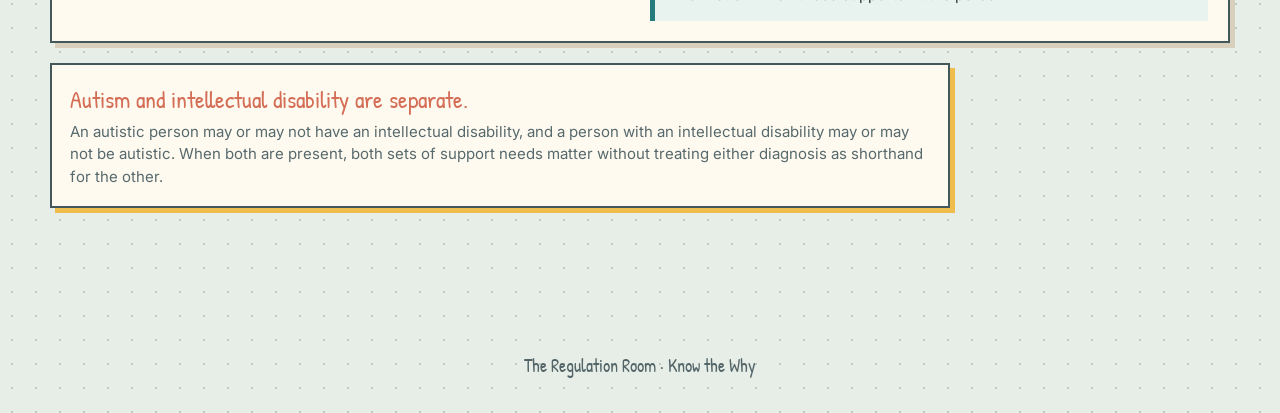
==== commit 8ac071f4: "Simplify autism learning flow and add spectrum profile visual" ====
--- a/autism.html
+++ b/autism.html
@@ -1 +1 @@
-<!doctype html><html lang="en"><head><meta charset="utf-8"><meta name="viewport" content="width=device-width,initial-scale=1"><title>Autism · Know the Why</title><link rel="preconnect" href="https://fonts.googleapis.com"><link rel="preconnect" href="https://fonts.gstatic.com" crossorigin><link href="https://fonts.googleapis.com/css2?family=Inter:wght@400;500;600;700;800&family=Patrick+Hand&family=Space+Grotesk:wght@600;700&display=swap" rel="stylesheet"><link rel="stylesheet" href="styles.css?v=15"><style>main{padding:52px 0 80px}.back{font:22px 'Patrick Hand';color:#247b7b;text-decoration:none}.autism-intro{padding:25px 0 34px}.autism-intro h1{font:800 clamp(48px,7vw,82px) Inter,sans-serif;letter-spacing:-.045em;margin:8px 0;color:#263a3d}.autism-intro p{max-width:900px;font-size:19px;line-height:1.55;color:#56696c}.note{display:inline-block;background:#fffaf0;border:2px solid #42585b;box-shadow:5px 5px 0 #efbd4c;padding:11px 16px;font:23px 'Patrick Hand';margin-top:12px}.section{border-top:2px dashed #b8ad98;padding:30px 0}.section h2{font:800 clamp(30px,4vw,42px) Inter,sans-serif;letter-spacing:-.03em;margin:0 0 8px;color:#263a3d}.section>p{max-width:900px;line-height:1.55;color:#56696c}.levels{display:grid;grid-template-columns:repeat(3,1fr);gap:16px;margin-top:20px}.level{background:#fffaf0;border:2px solid #42585b;padding:20px;box-shadow:5px 6px 0 #b9dcd6}.level:nth-child(2){box-shadow:5px 6px 0 #efbd4c}.level:nth-child(3){box-shadow:5px 6px 0 #e59a89}.level h3{font:700 21px Inter,sans-serif;margin:0 0 8px;color:#247b7b}.level p{line-height:1.48;color:#58696c}.levels-note{margin-top:18px;background:#e8f2ee;border-left:6px solid #247b7b;padding:16px;line-height:1.5}.mini-baseline{margin-top:14px;padding:14px 16px;border:2px solid #42585b;background:#f8e2d6;box-shadow:4px 4px 0 #e59a89}.mini-baseline b{font:23px 'Patrick Hand';color:#b85d4b}.mini-baseline span{color:#56696c}.brain-map{display:flex;flex-wrap:wrap;gap:9px;margin:18px 0 22px}.brain-map a{border:2px solid #657678;background:#fffaf0;color:#34484b;text-decoration:none;padding:9px 12px;font-weight:800;box-shadow:3px 3px 0 #b9dcd6}.brain-map a:hover{transform:translateY(-2px);background:#e8f2ee}.deep-list{display:grid;gap:14px}.deep-list details{background:#fffaf0;border:2px solid #42585b;box-shadow:5px 5px 0 #d8cfbc;padding:0 18px}.deep-list details:nth-child(2n){box-shadow:5px 5px 0 #b9dcd6}.deep-list details:nth-child(3n){box-shadow:5px 5px 0 #efbd4c}.deep-list summary{cursor:pointer;list-style:none;padding:17px 0;font:700 22px Inter,sans-serif;color:#247b7b}.deep-list summary::-webkit-details-marker{display:none}.deep-list summary:after{content:' +';float:right;font:28px 'Patrick Hand';color:#d46e56}.deep-list details[open] summary:after{content:' −'}.deep-body{border-top:2px dashed #c7c1b4;padding:15px 0 18px;display:grid;grid-template-columns:1fr 1fr;gap:20px}.deep-body p{margin:0;color:#56696c;line-height:1.55}.staff-lens{background:#e8f2ee;padding:14px;border-left:5px solid #247b7b}.staff-lens b{display:block;font:21px 'Patrick Hand';color:#247b7b;margin-bottom:5px}.separate-note{background:#fffaf0;border:2px solid #42585b;box-shadow:5px 5px 0 #efbd4c;padding:18px;max-width:900px}.separate-note b{font:24px 'Patrick Hand';color:#d46e56}.separate-note p{margin:6px 0 0;line-height:1.5;color:#56696c}@media(max-width:800px){.levels,.deep-body{grid-template-columns:1fr}}</style></head><body><header class="topbar"><a class="brand" href="index.html"><span>THE</span><strong>REGULATION ROOM</strong></a><nav><a href="index.html#rooms">Practice Rooms</a><a href="learning.html">Know the Why</a><a href="suicide.html">Suicide Prevention</a></nav></header><main class="shell"><a class="back" href="learning.html">← back to Know the Why</a><section class="autism-intro"><p class="eyebrow">🎧 AUTISM · DIG DEEPER</p><h1>Autism</h1><p>Autism is a neurodevelopmental condition involving differences in social communication and interaction plus restricted or repetitive patterns, interests or sensory experiences. People can share the diagnosis and still have very different strengths, communication styles and support needs.</p><div class="note">Same diagnosis ≠ same person ≠ same support.</div></section><section class="section"><h2>Support levels are about support needs.</h2><p>Autism severity levels describe how much support a person may require in social communication and restricted or repetitive behavior. They are not a score for intelligence, worth, independence or how “autistic” someone is.</p><div class="levels"><article class="level"><h3>Level 1 · requiring support</h3><p>Support may be needed with social communication, flexibility, organization, transitions or sensory demands even when differences are less obvious to other people.</p></article><article class="level"><h3>Level 2 · requiring substantial support</h3><p>Communication differences, inflexibility, sensory needs or difficulty coping with change may interfere more noticeably across settings.</p></article><article class="level"><h3>Level 3 · requiring very substantial support</h3><p>A person may need extensive support with communication, flexibility, sensory regulation or daily participation. Communication may include speech, AAC, gestures, behavior or a combination.</p></article></div><div class="levels-note"><strong>Support needs can shift.</strong> Stress, sensory load, health, communication access, familiarity and the environment can change what someone needs in a particular moment.</div><div class="mini-baseline"><b>Baseline = what is usual for this person.</b> <span>A change from baseline tells you to get curious; it does not tell you the cause.</span></div></section><section class="section"><h2>Dig into the part you need. 🧠</h2><p>Choose a connection and open only the part you want to understand better.</p><nav class="brain-map"><a href="#sensory">🎧 sensory</a><a href="#stimming">〰️ stimming</a><a href="#communication">💬 communication</a><a href="#masking">🎭 masking</a><a href="#shutdown">🔇 shutdown</a><a href="#meltdown">🌋 meltdown</a><a href="#transitions">🔁 routines + transitions</a></nav><div class="deep-list"><details id="sensory"><summary>🎧 Sensory processing</summary><div class="deep-body"><p>Sensory differences can involve sound, light, touch, smell, taste, movement, body position and interoception. A person may be sensory-seeking in one area and sensory-avoidant in another. Overload can build quietly before it becomes visible.</p><div class="staff-lens"><b>Staff lens</b>Before adding another instruction, look at the environment. Reducing noise, people, light or touch may do more than adding words.</div></div></details><details id="stimming"><summary>〰️ Stimming</summary><div class="deep-body"><p>Stimming means self-stimulatory or repetitive movement, sound or other sensory behavior. It can include rocking, pacing, hand movements, humming, repeating words or sounds, touching textures, moving objects and many other forms. Stimming may support regulation, expression, focus, enjoyment or sensory needs.</p><div class="staff-lens"><b>Staff lens</b>Different does not automatically mean dangerous. Before trying to stop a stim, ask what function it may be serving and whether it is actually causing harm or preventing something essential. A change in a person's usual stimming can also be useful information about stress, excitement or sensory load.</div></div></details><details id="communication"><summary>💬 Communication</summary><div class="deep-body"><p>Communication may include speech, AAC, gestures, scripting, echolalia, facial expression, movement or behavior. Processing what was said and producing a response can take different amounts of time.</p><div class="staff-lens"><b>Staff lens</b>Communication ≠ speech only. Ask how this person communicates best, then give enough time for the answer.</div></div></details><details id="masking"><summary>🎭 Masking</summary><div class="deep-body"><p>Masking is camouflaging autistic traits to meet social expectations. Someone may copy other people, suppress movement, force eye contact or rehearse responses. The effort can be exhausting even when the person looked “fine.”</p><div class="staff-lens"><b>Staff lens</b>Looking regulated does not always mean feeling regulated. Notice what happens after the demand or social setting ends.</div></div></details><details id="shutdown"><summary>🔇 Shutdown</summary><div class="deep-body"><p>During overload, a person may speak less, move less, withdraw, respond slowly or have difficulty initiating action. That can reflect reduced capacity rather than refusal.</p><div class="staff-lens"><b>Staff lens</b>More prompting can become more load. Fewer words, more time and reduced demand may help.</div></div></details><details id="meltdown"><summary>🌋 Meltdown</summary><div class="deep-body"><p>A meltdown is an overwhelmed nervous-system response. It is not the same thing as a tantrum and should not automatically be interpreted as intentional defiance or a power struggle.</p><div class="staff-lens"><b>Staff lens</b>Think safety, sensory load and recovery before correction. Teaching can wait until capacity returns.</div></div></details><details id="transitions"><summary>🔁 Routines + transitions</summary><div class="deep-body"><p>Predictability can reduce the amount of processing required. Unexpected changes, unclear timing or losing a familiar routine can create distress even when the change seems small to staff.</p><div class="staff-lens"><b>Staff lens</b>Prepare, don't surprise. Use concrete timing, advance notice and visual information when those supports fit the person.</div></div></details></div></section><section class="section"><div class="separate-note"><b>Autism and intellectual disability are separate.</b><p>An autistic person may or may not have an intellectual disability, and a person with an intellectual disability may or may not be autistic. When both are present, both sets of support needs matter without treating either diagnosis as shorthand for the other.</p></div></section></main><footer>The Regulation Room · Know the Why</footer><script>document.querySelectorAll('.brain-map a').forEach(a=>a.addEventListener('click',()=>{const d=document.querySelector(a.getAttribute('href'));if(d)d.open=true}))</script></body></html>+<!doctype html><html lang="en"><head><meta charset="utf-8"><meta name="viewport" content="width=device-width,initial-scale=1"><title>Autism · Know the Why</title><link rel="preconnect" href="https://fonts.googleapis.com"><link rel="preconnect" href="https://fonts.gstatic.com" crossorigin><link href="https://fonts.googleapis.com/css2?family=Inter:wght@400;500;600;700;800&family=Patrick+Hand&display=swap" rel="stylesheet"><link rel="stylesheet" href="styles.css?v=15"><style>main{padding:52px 0 80px}.back{font:22px 'Patrick Hand';color:#247b7b;text-decoration:none}.autism-intro{padding:25px 0 34px}.autism-intro h1{font:800 clamp(48px,7vw,82px) Inter,sans-serif;letter-spacing:-.045em;margin:8px 0;color:#263a3d}.autism-intro p{max-width:900px;font-size:19px;line-height:1.55;color:#56696c}.note{display:inline-block;background:#fffaf0;border:2px solid #42585b;box-shadow:5px 5px 0 #efbd4c;padding:11px 16px;font:23px 'Patrick Hand';margin-top:12px}.section{border-top:2px dashed #b8ad98;padding:30px 0}.section h2{font:800 clamp(30px,4vw,42px) Inter,sans-serif;letter-spacing:-.03em;margin:0 0 8px;color:#263a3d}.section>p{max-width:900px;line-height:1.55;color:#56696c}.levels{display:grid;grid-template-columns:repeat(3,1fr);gap:16px;margin-top:20px}.level{background:#fffaf0;border:2px solid #42585b;padding:20px;box-shadow:5px 6px 0 #b9dcd6}.level:nth-child(2){box-shadow:5px 6px 0 #efbd4c}.level:nth-child(3){box-shadow:5px 6px 0 #e59a89}.level h3{font:700 21px Inter,sans-serif;margin:0 0 8px;color:#247b7b}.level p{line-height:1.48;color:#58696c}.levels-note{margin-top:18px;background:#e8f2ee;border-left:6px solid #247b7b;padding:16px;line-height:1.5}.mini-baseline{margin-top:14px;padding:14px 16px;border:2px solid #42585b;background:#f8e2d6;box-shadow:4px 4px 0 #e59a89}.mini-baseline b{font:23px 'Patrick Hand';color:#b85d4b}.mini-baseline span{color:#56696c}.spectrum-board{margin-top:22px;background:#fffaf0;border:2px solid #42585b;box-shadow:7px 8px 0 #b9dcd6;padding:25px}.spectrum-title{font:29px 'Patrick Hand';color:#247b7b;margin:0 0 4px}.spectrum-sub{color:#56696c;margin:0 0 22px;line-height:1.5}.profile-grid{display:grid;grid-template-columns:repeat(3,1fr);gap:13px}.profile-piece{border:1.5px solid #738285;background:#fffdf7;padding:14px 15px;min-height:105px;position:relative}.profile-piece b{display:block;font:700 16px Inter,sans-serif;color:#263a3d;margin-bottom:7px}.profile-piece span{font:19px 'Patrick Hand';color:#247b7b}.profile-piece:after{content:'';position:absolute;left:14px;right:14px;bottom:12px;height:5px;background:repeating-linear-gradient(90deg,#efbd4c 0 15%,#d9e8e3 15% 22%);border-radius:8px}.spectrum-rule{text-align:center;margin:22px 0 0;font:27px 'Patrick Hand';color:#d46e56}.deep-list{display:grid;gap:14px;margin-top:22px}.deep-item{background:#fffaf0;border:2px solid #42585b;box-shadow:5px 5px 0 #d8cfbc;padding:20px}.deep-item:nth-child(2n){box-shadow:5px 5px 0 #b9dcd6}.deep-item:nth-child(3n){box-shadow:5px 5px 0 #efbd4c}.deep-item h3{font:700 22px Inter,sans-serif;color:#247b7b;margin:0 0 13px}.deep-body{display:grid;grid-template-columns:1fr 1fr;gap:20px}.deep-body p{margin:0;color:#56696c;line-height:1.55}.staff-lens{background:#e8f2ee;padding:14px;border-left:5px solid #247b7b}.staff-lens b{display:block;font:21px 'Patrick Hand';color:#247b7b;margin-bottom:5px}.separate-note{margin-top:20px;background:#fffaf0;border:2px solid #42585b;box-shadow:5px 5px 0 #efbd4c;padding:18px;max-width:900px}.separate-note b{font:24px 'Patrick Hand';color:#d46e56}.separate-note p{margin:6px 0 0;line-height:1.5;color:#56696c}@media(max-width:800px){.levels,.deep-body,.profile-grid{grid-template-columns:1fr}}</style></head><body><header class="topbar"><a class="brand" href="index.html"><span>THE</span><strong>REGULATION ROOM</strong></a><nav><a href="index.html#rooms">Practice Rooms</a><a href="learning.html">Know the Why</a><a href="suicide.html">Suicide Prevention</a></nav></header><main class="shell"><a class="back" href="learning.html">← back to Know the Why</a><section class="autism-intro"><p class="eyebrow">🎧 AUTISM · DIG DEEPER</p><h1>Autism</h1><p>Autism is a neurodevelopmental condition involving differences in social communication and interaction plus restricted or repetitive patterns, interests or sensory experiences. People can share the diagnosis and still have very different strengths, communication styles and support needs.</p><div class="note">Same diagnosis ≠ same person ≠ same support.</div></section><section class="section"><h2>Support levels are about support needs.</h2><p>Autism severity levels describe how much support a person may require in social communication and restricted or repetitive behavior. They are not a score for intelligence, worth, independence or how “autistic” someone is.</p><div class="levels"><article class="level"><h3>Level 1 · requiring support</h3><p>Support may be needed with social communication, flexibility, organization, transitions or sensory demands even when differences are less obvious to other people.</p></article><article class="level"><h3>Level 2 · requiring substantial support</h3><p>Communication differences, inflexibility, sensory needs or difficulty coping with change may interfere more noticeably across settings.</p></article><article class="level"><h3>Level 3 · requiring very substantial support</h3><p>A person may need extensive support with communication, flexibility, sensory regulation or daily participation. Communication may include speech, AAC, gestures, behavior or a combination.</p></article></div><div class="levels-note"><strong>Support needs can shift.</strong> Stress, sensory load, health, communication access, familiarity and the environment can change what someone needs in a particular moment.</div><div class="mini-baseline"><b>Baseline = what is usual for this person.</b> <span>A change from baseline tells you to get curious; it does not tell you the cause.</span></div><div class="spectrum-board"><h3 class="spectrum-title">The spectrum isn't a straight line. 🧠</h3><p class="spectrum-sub">Two autistic people can have very different profiles. Support needs can also be uneven within the same person. Think of a spectrum as several dimensions, not “a little autistic” to “very autistic.”</p><div class="profile-grid"><div class="profile-piece"><b>Sensory processing</b><span>may seek · avoid · overload</span></div><div class="profile-piece"><b>Communication</b><span>speech · AAC · gestures · scripts</span></div><div class="profile-piece"><b>Predictability + change</b><span>flexibility can vary by context</span></div><div class="profile-piece"><b>Executive functioning</b><span>starting · sequencing · shifting</span></div><div class="profile-piece"><b>Social interaction</b><span>connection can look different</span></div><div class="profile-piece"><b>Regulation + stimming</b><span>movement · sound · sensory input</span></div></div><p class="spectrum-rule">same label ≠ same profile ≠ same support</p></div></section><section class="section"><h2>Dig deeper. 🧠</h2><p>Autism can show up differently across communication, sensory experience, regulation and everyday life. These are some of the pieces worth understanding.</p><div class="deep-list"><article class="deep-item"><h3>🎧 Sensory processing</h3><div class="deep-body"><p>Sensory differences can involve sound, light, touch, smell, taste, movement, body position and interoception. A person may be sensory-seeking in one area and sensory-avoidant in another. Overload can build quietly before it becomes visible.</p><div class="staff-lens"><b>Staff lens</b>Before adding another instruction, look at the environment. Reducing noise, people, light or touch may do more than adding words.</div></div></article><article class="deep-item"><h3>〰️ Stimming</h3><div class="deep-body"><p>Stimming can include repetitive movement, sound or sensory behavior such as rocking, pacing, hand movements, humming, repeated words, touching textures or moving objects. It may support regulation, expression, focus, enjoyment or sensory needs.</p><div class="staff-lens"><b>Staff lens</b>Different does not automatically mean dangerous. Before trying to stop a stim, ask what it may be doing for the person and whether it is actually causing harm. Changes in usual stimming can also tell you something about stress, excitement or sensory load.</div></div></article><article class="deep-item"><h3>💬 Communication</h3><div class="deep-body"><p>Communication may include speech, AAC, gestures, scripting, echolalia, facial expression, movement or behavior. Processing what was said and producing a response can take different amounts of time.</p><div class="staff-lens"><b>Staff lens</b>Communication ≠ speech only. Ask how this person communicates best, then give enough time for the answer.</div></div></article><article class="deep-item"><h3>🎭 Masking</h3><div class="deep-body"><p>Masking is camouflaging autistic traits to meet social expectations. Someone may copy other people, suppress movement, force eye contact or rehearse responses. The effort can be exhausting even when the person looked “fine.”</p><div class="staff-lens"><b>Staff lens</b>Looking regulated does not always mean feeling regulated. Notice what happens after the demand or social setting ends.</div></div></article><article class="deep-item"><h3>🔇 Shutdown</h3><div class="deep-body"><p>During overload, a person may speak less, move less, withdraw, respond slowly or have difficulty initiating action. That can reflect reduced capacity rather than refusal.</p><div class="staff-lens"><b>Staff lens</b>More prompting can become more load. Fewer words, more time and reduced demand may help.</div></div></article><article class="deep-item"><h3>🌋 Meltdown</h3><div class="deep-body"><p>A meltdown is an overwhelmed nervous-system response. It is not the same thing as a tantrum and should not automatically be interpreted as intentional defiance or a power struggle.</p><div class="staff-lens"><b>Staff lens</b>Think safety, sensory load and recovery before correction. Teaching can wait until capacity returns.</div></div></article><article class="deep-item"><h3>🔁 Routines + transitions</h3><div class="deep-body"><p>Predictability can reduce the amount of processing required. Unexpected changes, unclear timing or losing a familiar routine can create distress even when the change seems small to staff.</p><div class="staff-lens"><b>Staff lens</b>Prepare, don't surprise. Use concrete timing, advance notice and visual information when those supports fit the person.</div></div></article></div><div class="separate-note"><b>Autism and intellectual disability are separate.</b><p>An autistic person may or may not have an intellectual disability, and a person with an intellectual disability may or may not be autistic. When both are present, both sets of support needs matter without treating either diagnosis as shorthand for the other.</p></div></section></main><footer>The Regulation Room · Know the Why</footer></body></html>
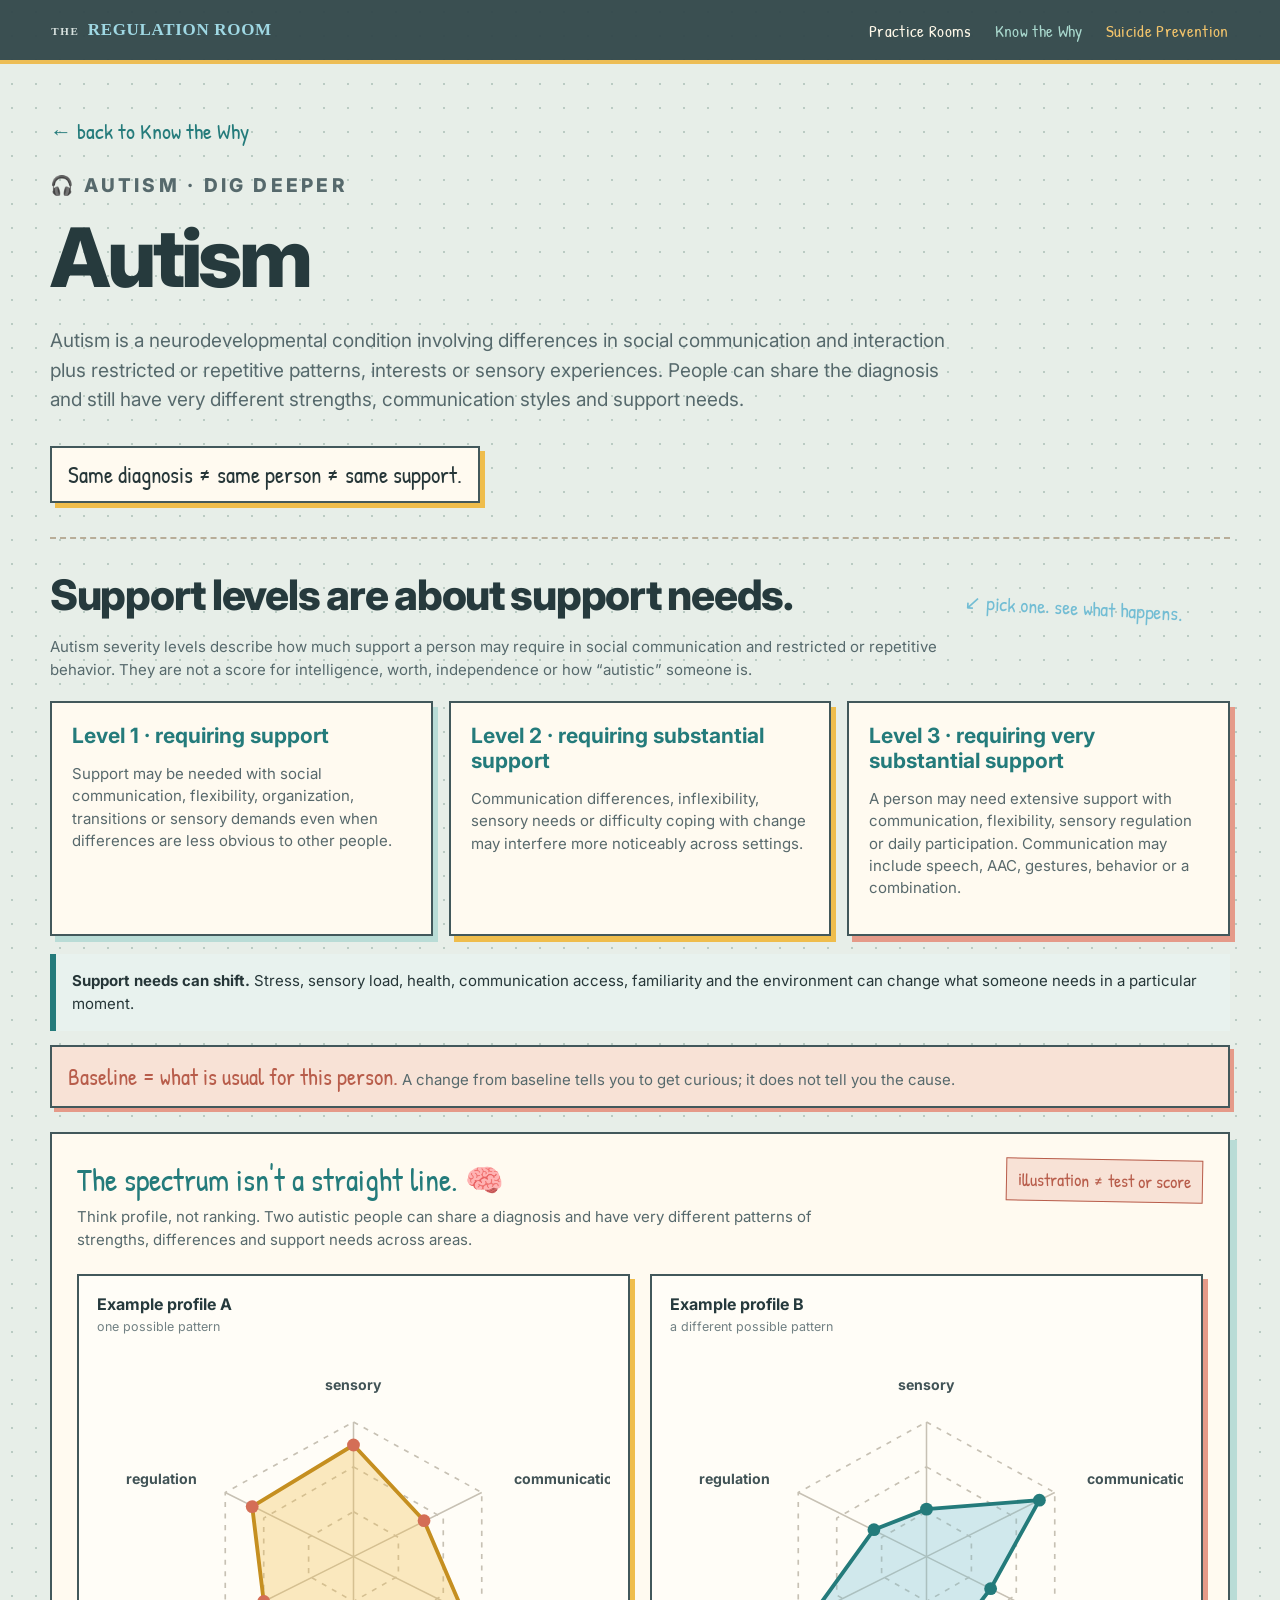
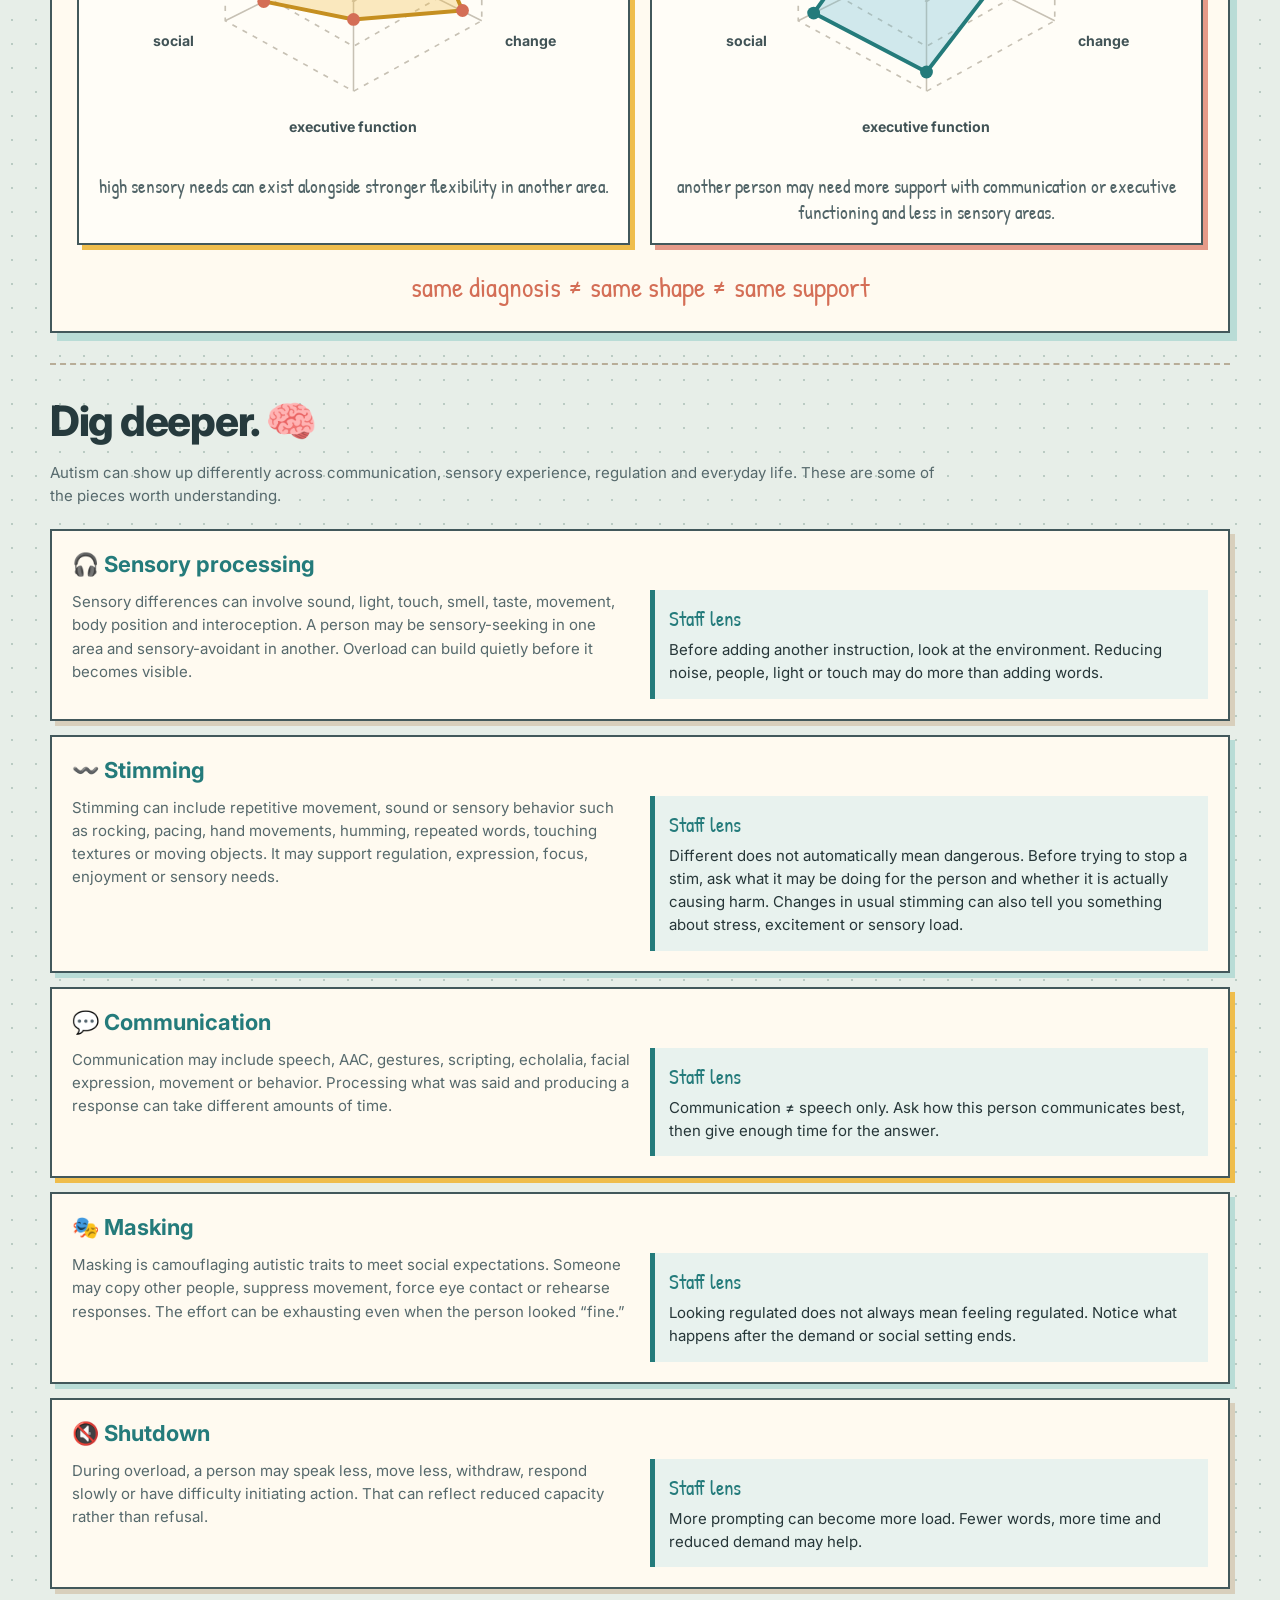
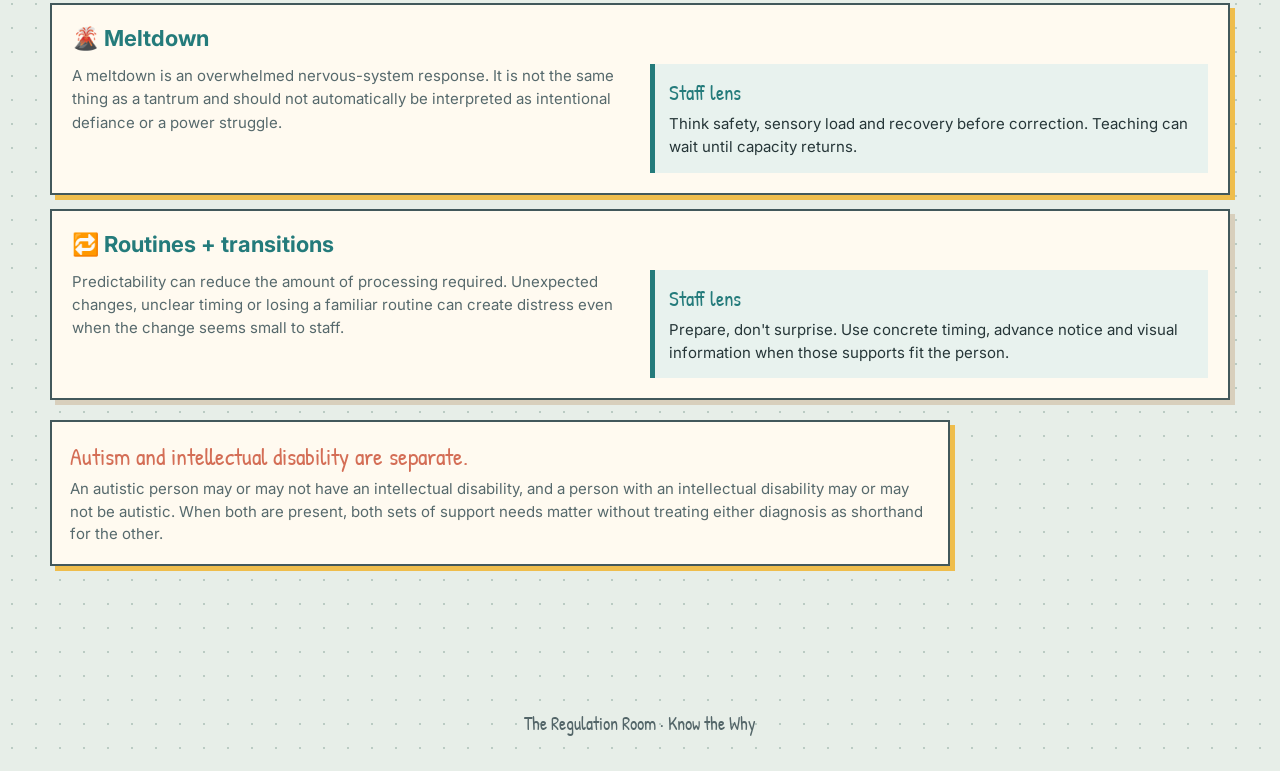
==== commit 6c4a3fc6: "Improve autism spectrum visual with multidimensional profiles" ====
--- a/autism.html
+++ b/autism.html
@@ -1 +1 @@
-<!doctype html><html lang="en"><head><meta charset="utf-8"><meta name="viewport" content="width=device-width,initial-scale=1"><title>Autism · Know the Why</title><link rel="preconnect" href="https://fonts.googleapis.com"><link rel="preconnect" href="https://fonts.gstatic.com" crossorigin><link href="https://fonts.googleapis.com/css2?family=Inter:wght@400;500;600;700;800&family=Patrick+Hand&display=swap" rel="stylesheet"><link rel="stylesheet" href="styles.css?v=15"><style>main{padding:52px 0 80px}.back{font:22px 'Patrick Hand';color:#247b7b;text-decoration:none}.autism-intro{padding:25px 0 34px}.autism-intro h1{font:800 clamp(48px,7vw,82px) Inter,sans-serif;letter-spacing:-.045em;margin:8px 0;color:#263a3d}.autism-intro p{max-width:900px;font-size:19px;line-height:1.55;color:#56696c}.note{display:inline-block;background:#fffaf0;border:2px solid #42585b;box-shadow:5px 5px 0 #efbd4c;padding:11px 16px;font:23px 'Patrick Hand';margin-top:12px}.section{border-top:2px dashed #b8ad98;padding:30px 0}.section h2{font:800 clamp(30px,4vw,42px) Inter,sans-serif;letter-spacing:-.03em;margin:0 0 8px;color:#263a3d}.section>p{max-width:900px;line-height:1.55;color:#56696c}.levels{display:grid;grid-template-columns:repeat(3,1fr);gap:16px;margin-top:20px}.level{background:#fffaf0;border:2px solid #42585b;padding:20px;box-shadow:5px 6px 0 #b9dcd6}.level:nth-child(2){box-shadow:5px 6px 0 #efbd4c}.level:nth-child(3){box-shadow:5px 6px 0 #e59a89}.level h3{font:700 21px Inter,sans-serif;margin:0 0 8px;color:#247b7b}.level p{line-height:1.48;color:#58696c}.levels-note{margin-top:18px;background:#e8f2ee;border-left:6px solid #247b7b;padding:16px;line-height:1.5}.mini-baseline{margin-top:14px;padding:14px 16px;border:2px solid #42585b;background:#f8e2d6;box-shadow:4px 4px 0 #e59a89}.mini-baseline b{font:23px 'Patrick Hand';color:#b85d4b}.mini-baseline span{color:#56696c}.spectrum-board{margin-top:22px;background:#fffaf0;border:2px solid #42585b;box-shadow:7px 8px 0 #b9dcd6;padding:25px}.spectrum-title{font:29px 'Patrick Hand';color:#247b7b;margin:0 0 4px}.spectrum-sub{color:#56696c;margin:0 0 22px;line-height:1.5}.profile-grid{display:grid;grid-template-columns:repeat(3,1fr);gap:13px}.profile-piece{border:1.5px solid #738285;background:#fffdf7;padding:14px 15px;min-height:105px;position:relative}.profile-piece b{display:block;font:700 16px Inter,sans-serif;color:#263a3d;margin-bottom:7px}.profile-piece span{font:19px 'Patrick Hand';color:#247b7b}.profile-piece:after{content:'';position:absolute;left:14px;right:14px;bottom:12px;height:5px;background:repeating-linear-gradient(90deg,#efbd4c 0 15%,#d9e8e3 15% 22%);border-radius:8px}.spectrum-rule{text-align:center;margin:22px 0 0;font:27px 'Patrick Hand';color:#d46e56}.deep-list{display:grid;gap:14px;margin-top:22px}.deep-item{background:#fffaf0;border:2px solid #42585b;box-shadow:5px 5px 0 #d8cfbc;padding:20px}.deep-item:nth-child(2n){box-shadow:5px 5px 0 #b9dcd6}.deep-item:nth-child(3n){box-shadow:5px 5px 0 #efbd4c}.deep-item h3{font:700 22px Inter,sans-serif;color:#247b7b;margin:0 0 13px}.deep-body{display:grid;grid-template-columns:1fr 1fr;gap:20px}.deep-body p{margin:0;color:#56696c;line-height:1.55}.staff-lens{background:#e8f2ee;padding:14px;border-left:5px solid #247b7b}.staff-lens b{display:block;font:21px 'Patrick Hand';color:#247b7b;margin-bottom:5px}.separate-note{margin-top:20px;background:#fffaf0;border:2px solid #42585b;box-shadow:5px 5px 0 #efbd4c;padding:18px;max-width:900px}.separate-note b{font:24px 'Patrick Hand';color:#d46e56}.separate-note p{margin:6px 0 0;line-height:1.5;color:#56696c}@media(max-width:800px){.levels,.deep-body,.profile-grid{grid-template-columns:1fr}}</style></head><body><header class="topbar"><a class="brand" href="index.html"><span>THE</span><strong>REGULATION ROOM</strong></a><nav><a href="index.html#rooms">Practice Rooms</a><a href="learning.html">Know the Why</a><a href="suicide.html">Suicide Prevention</a></nav></header><main class="shell"><a class="back" href="learning.html">← back to Know the Why</a><section class="autism-intro"><p class="eyebrow">🎧 AUTISM · DIG DEEPER</p><h1>Autism</h1><p>Autism is a neurodevelopmental condition involving differences in social communication and interaction plus restricted or repetitive patterns, interests or sensory experiences. People can share the diagnosis and still have very different strengths, communication styles and support needs.</p><div class="note">Same diagnosis ≠ same person ≠ same support.</div></section><section class="section"><h2>Support levels are about support needs.</h2><p>Autism severity levels describe how much support a person may require in social communication and restricted or repetitive behavior. They are not a score for intelligence, worth, independence or how “autistic” someone is.</p><div class="levels"><article class="level"><h3>Level 1 · requiring support</h3><p>Support may be needed with social communication, flexibility, organization, transitions or sensory demands even when differences are less obvious to other people.</p></article><article class="level"><h3>Level 2 · requiring substantial support</h3><p>Communication differences, inflexibility, sensory needs or difficulty coping with change may interfere more noticeably across settings.</p></article><article class="level"><h3>Level 3 · requiring very substantial support</h3><p>A person may need extensive support with communication, flexibility, sensory regulation or daily participation. Communication may include speech, AAC, gestures, behavior or a combination.</p></article></div><div class="levels-note"><strong>Support needs can shift.</strong> Stress, sensory load, health, communication access, familiarity and the environment can change what someone needs in a particular moment.</div><div class="mini-baseline"><b>Baseline = what is usual for this person.</b> <span>A change from baseline tells you to get curious; it does not tell you the cause.</span></div><div class="spectrum-board"><h3 class="spectrum-title">The spectrum isn't a straight line. 🧠</h3><p class="spectrum-sub">Two autistic people can have very different profiles. Support needs can also be uneven within the same person. Think of a spectrum as several dimensions, not “a little autistic” to “very autistic.”</p><div class="profile-grid"><div class="profile-piece"><b>Sensory processing</b><span>may seek · avoid · overload</span></div><div class="profile-piece"><b>Communication</b><span>speech · AAC · gestures · scripts</span></div><div class="profile-piece"><b>Predictability + change</b><span>flexibility can vary by context</span></div><div class="profile-piece"><b>Executive functioning</b><span>starting · sequencing · shifting</span></div><div class="profile-piece"><b>Social interaction</b><span>connection can look different</span></div><div class="profile-piece"><b>Regulation + stimming</b><span>movement · sound · sensory input</span></div></div><p class="spectrum-rule">same label ≠ same profile ≠ same support</p></div></section><section class="section"><h2>Dig deeper. 🧠</h2><p>Autism can show up differently across communication, sensory experience, regulation and everyday life. These are some of the pieces worth understanding.</p><div class="deep-list"><article class="deep-item"><h3>🎧 Sensory processing</h3><div class="deep-body"><p>Sensory differences can involve sound, light, touch, smell, taste, movement, body position and interoception. A person may be sensory-seeking in one area and sensory-avoidant in another. Overload can build quietly before it becomes visible.</p><div class="staff-lens"><b>Staff lens</b>Before adding another instruction, look at the environment. Reducing noise, people, light or touch may do more than adding words.</div></div></article><article class="deep-item"><h3>〰️ Stimming</h3><div class="deep-body"><p>Stimming can include repetitive movement, sound or sensory behavior such as rocking, pacing, hand movements, humming, repeated words, touching textures or moving objects. It may support regulation, expression, focus, enjoyment or sensory needs.</p><div class="staff-lens"><b>Staff lens</b>Different does not automatically mean dangerous. Before trying to stop a stim, ask what it may be doing for the person and whether it is actually causing harm. Changes in usual stimming can also tell you something about stress, excitement or sensory load.</div></div></article><article class="deep-item"><h3>💬 Communication</h3><div class="deep-body"><p>Communication may include speech, AAC, gestures, scripting, echolalia, facial expression, movement or behavior. Processing what was said and producing a response can take different amounts of time.</p><div class="staff-lens"><b>Staff lens</b>Communication ≠ speech only. Ask how this person communicates best, then give enough time for the answer.</div></div></article><article class="deep-item"><h3>🎭 Masking</h3><div class="deep-body"><p>Masking is camouflaging autistic traits to meet social expectations. Someone may copy other people, suppress movement, force eye contact or rehearse responses. The effort can be exhausting even when the person looked “fine.”</p><div class="staff-lens"><b>Staff lens</b>Looking regulated does not always mean feeling regulated. Notice what happens after the demand or social setting ends.</div></div></article><article class="deep-item"><h3>🔇 Shutdown</h3><div class="deep-body"><p>During overload, a person may speak less, move less, withdraw, respond slowly or have difficulty initiating action. That can reflect reduced capacity rather than refusal.</p><div class="staff-lens"><b>Staff lens</b>More prompting can become more load. Fewer words, more time and reduced demand may help.</div></div></article><article class="deep-item"><h3>🌋 Meltdown</h3><div class="deep-body"><p>A meltdown is an overwhelmed nervous-system response. It is not the same thing as a tantrum and should not automatically be interpreted as intentional defiance or a power struggle.</p><div class="staff-lens"><b>Staff lens</b>Think safety, sensory load and recovery before correction. Teaching can wait until capacity returns.</div></div></article><article class="deep-item"><h3>🔁 Routines + transitions</h3><div class="deep-body"><p>Predictability can reduce the amount of processing required. Unexpected changes, unclear timing or losing a familiar routine can create distress even when the change seems small to staff.</p><div class="staff-lens"><b>Staff lens</b>Prepare, don't surprise. Use concrete timing, advance notice and visual information when those supports fit the person.</div></div></article></div><div class="separate-note"><b>Autism and intellectual disability are separate.</b><p>An autistic person may or may not have an intellectual disability, and a person with an intellectual disability may or may not be autistic. When both are present, both sets of support needs matter without treating either diagnosis as shorthand for the other.</p></div></section></main><footer>The Regulation Room · Know the Why</footer></body></html>+<!doctype html><html lang="en"><head><meta charset="utf-8"><meta name="viewport" content="width=device-width,initial-scale=1"><title>Autism · Know the Why</title><link rel="preconnect" href="https://fonts.googleapis.com"><link rel="preconnect" href="https://fonts.gstatic.com" crossorigin><link href="https://fonts.googleapis.com/css2?family=Inter:wght@400;500;600;700;800&family=Patrick+Hand&display=swap" rel="stylesheet"><link rel="stylesheet" href="styles.css?v=15"><style>main{padding:52px 0 80px}.back{font:22px 'Patrick Hand';color:#247b7b;text-decoration:none}.autism-intro{padding:25px 0 34px}.autism-intro h1{font:800 clamp(48px,7vw,82px) Inter,sans-serif;letter-spacing:-.045em;margin:8px 0;color:#263a3d}.autism-intro p{max-width:900px;font-size:19px;line-height:1.55;color:#56696c}.note{display:inline-block;background:#fffaf0;border:2px solid #42585b;box-shadow:5px 5px 0 #efbd4c;padding:11px 16px;font:23px 'Patrick Hand';margin-top:12px}.section{border-top:2px dashed #b8ad98;padding:30px 0}.section h2{font:800 clamp(30px,4vw,42px) Inter,sans-serif;letter-spacing:-.03em;margin:0 0 8px;color:#263a3d}.section>p{max-width:900px;line-height:1.55;color:#56696c}.levels{display:grid;grid-template-columns:repeat(3,1fr);gap:16px;margin-top:20px}.level{background:#fffaf0;border:2px solid #42585b;padding:20px;box-shadow:5px 6px 0 #b9dcd6}.level:nth-child(2){box-shadow:5px 6px 0 #efbd4c}.level:nth-child(3){box-shadow:5px 6px 0 #e59a89}.level h3{font:700 21px Inter,sans-serif;margin:0 0 8px;color:#247b7b}.level p{line-height:1.48;color:#58696c}.levels-note{margin-top:18px;background:#e8f2ee;border-left:6px solid #247b7b;padding:16px;line-height:1.5}.mini-baseline{margin-top:14px;padding:14px 16px;border:2px solid #42585b;background:#f8e2d6;box-shadow:4px 4px 0 #e59a89}.mini-baseline b{font:23px 'Patrick Hand';color:#b85d4b}.mini-baseline span{color:#56696c}.spectrum-board{margin-top:24px;background:#fffaf0;border:2px solid #42585b;box-shadow:7px 8px 0 #b9dcd6;padding:25px}.spectrum-head{display:flex;justify-content:space-between;gap:22px;align-items:start}.spectrum-title{font:31px 'Patrick Hand';color:#247b7b;margin:0 0 5px}.spectrum-sub{color:#56696c;margin:0;line-height:1.5;max-width:760px}.not-score{background:#f8e2d6;border:1.5px solid #b85d4b;padding:8px 11px;font:18px 'Patrick Hand';color:#b85d4b;transform:rotate(1deg);white-space:nowrap}.profile-examples{display:grid;grid-template-columns:1fr 1fr;gap:20px;margin-top:23px}.profile-card{border:2px solid #42585b;background:#fffdf7;padding:18px;position:relative}.profile-card:first-child{box-shadow:5px 5px 0 #efbd4c}.profile-card:last-child{box-shadow:5px 5px 0 #e59a89}.profile-card h4{font:700 16px Inter,sans-serif;margin:0;color:#263a3d}.profile-card small{color:#718083}.profile-visual{width:100%;height:auto;display:block;margin-top:8px}.grid-ring{fill:none;stroke:#c7c1b4;stroke-width:1.3;stroke-dasharray:4 5}.axis{stroke:#c7c1b4;stroke-width:1.2}.shape-a{fill:#efbd4c55;stroke:#c58f20;stroke-width:3}.shape-b{fill:#72bdd455;stroke:#247b7b;stroke-width:3}.dot-a{fill:#d46e56}.dot-b{fill:#247b7b}.svg-label{font:700 11px Inter,sans-serif;fill:#415356}.profile-caption{font:19px 'Patrick Hand';color:#526568;text-align:center;margin:4px 0 0}.spectrum-rule{text-align:center;margin:23px 0 0;font:28px 'Patrick Hand';color:#d46e56}.deep-list{display:grid;gap:14px;margin-top:22px}.deep-item{background:#fffaf0;border:2px solid #42585b;box-shadow:5px 5px 0 #d8cfbc;padding:20px}.deep-item:nth-child(2n){box-shadow:5px 5px 0 #b9dcd6}.deep-item:nth-child(3n){box-shadow:5px 5px 0 #efbd4c}.deep-item h3{font:700 22px Inter,sans-serif;color:#247b7b;margin:0 0 13px}.deep-body{display:grid;grid-template-columns:1fr 1fr;gap:20px}.deep-body p{margin:0;color:#56696c;line-height:1.55}.staff-lens{background:#e8f2ee;padding:14px;border-left:5px solid #247b7b}.staff-lens b{display:block;font:21px 'Patrick Hand';color:#247b7b;margin-bottom:5px}.separate-note{margin-top:20px;background:#fffaf0;border:2px solid #42585b;box-shadow:5px 5px 0 #efbd4c;padding:18px;max-width:900px}.separate-note b{font:24px 'Patrick Hand';color:#d46e56}.separate-note p{margin:6px 0 0;line-height:1.5;color:#56696c}@media(max-width:800px){.levels,.deep-body,.profile-examples{grid-template-columns:1fr}.spectrum-head{display:block}.not-score{display:inline-block;margin-top:12px}}</style></head><body><header class="topbar"><a class="brand" href="index.html"><span>THE</span><strong>REGULATION ROOM</strong></a><nav><a href="index.html#rooms">Practice Rooms</a><a href="learning.html">Know the Why</a><a href="suicide.html">Suicide Prevention</a></nav></header><main class="shell"><a class="back" href="learning.html">← back to Know the Why</a><section class="autism-intro"><p class="eyebrow">🎧 AUTISM · DIG DEEPER</p><h1>Autism</h1><p>Autism is a neurodevelopmental condition involving differences in social communication and interaction plus restricted or repetitive patterns, interests or sensory experiences. People can share the diagnosis and still have very different strengths, communication styles and support needs.</p><div class="note">Same diagnosis ≠ same person ≠ same support.</div></section><section class="section"><h2>Support levels are about support needs.</h2><p>Autism severity levels describe how much support a person may require in social communication and restricted or repetitive behavior. They are not a score for intelligence, worth, independence or how “autistic” someone is.</p><div class="levels"><article class="level"><h3>Level 1 · requiring support</h3><p>Support may be needed with social communication, flexibility, organization, transitions or sensory demands even when differences are less obvious to other people.</p></article><article class="level"><h3>Level 2 · requiring substantial support</h3><p>Communication differences, inflexibility, sensory needs or difficulty coping with change may interfere more noticeably across settings.</p></article><article class="level"><h3>Level 3 · requiring very substantial support</h3><p>A person may need extensive support with communication, flexibility, sensory regulation or daily participation. Communication may include speech, AAC, gestures, behavior or a combination.</p></article></div><div class="levels-note"><strong>Support needs can shift.</strong> Stress, sensory load, health, communication access, familiarity and the environment can change what someone needs in a particular moment.</div><div class="mini-baseline"><b>Baseline = what is usual for this person.</b> <span>A change from baseline tells you to get curious; it does not tell you the cause.</span></div><div class="spectrum-board"><div class="spectrum-head"><div><h3 class="spectrum-title">The spectrum isn't a straight line. 🧠</h3><p class="spectrum-sub">Think profile, not ranking. Two autistic people can share a diagnosis and have very different patterns of strengths, differences and support needs across areas.</p></div><div class="not-score">illustration ≠ test or score</div></div><div class="profile-examples"><article class="profile-card"><h4>Example profile A</h4><small>one possible pattern</small><svg class="profile-visual" viewBox="0 0 400 330" role="img" aria-label="Illustrative uneven autism support profile"><polygon class="grid-ring" points="200,60 300,115 300,215 200,270 100,215 100,115"/><polygon class="grid-ring" points="200,95 270,135 270,195 200,235 130,195 130,135"/><polygon class="grid-ring" points="200,130 235,150 235,180 200,200 165,180 165,150"/><line class="axis" x1="200" y1="165" x2="200" y2="60"/><line class="axis" x1="200" y1="165" x2="300" y2="115"/><line class="axis" x1="200" y1="165" x2="300" y2="215"/><line class="axis" x1="200" y1="165" x2="200" y2="270"/><line class="axis" x1="200" y1="165" x2="100" y2="215"/><line class="axis" x1="200" y1="165" x2="100" y2="115"/><polygon class="shape-a" points="200,78 255,137 285,207 200,214 130,200 121,126"/><circle class="dot-a" cx="200" cy="78" r="5"/><circle class="dot-a" cx="255" cy="137" r="5"/><circle class="dot-a" cx="285" cy="207" r="5"/><circle class="dot-a" cx="200" cy="214" r="5"/><circle class="dot-a" cx="130" cy="200" r="5"/><circle class="dot-a" cx="121" cy="126" r="5"/><text class="svg-label" x="200" y="35" text-anchor="middle">sensory</text><text class="svg-label" x="325" y="108">communication</text><text class="svg-label" x="318" y="235">change</text><text class="svg-label" x="200" y="302" text-anchor="middle">executive function</text><text class="svg-label" x="76" y="235" text-anchor="end">social</text><text class="svg-label" x="78" y="108" text-anchor="end">regulation</text></svg><p class="profile-caption">high sensory needs can exist alongside stronger flexibility in another area.</p></article><article class="profile-card"><h4>Example profile B</h4><small>a different possible pattern</small><svg class="profile-visual" viewBox="0 0 400 330" role="img" aria-label="Second illustrative uneven autism support profile"><polygon class="grid-ring" points="200,60 300,115 300,215 200,270 100,215 100,115"/><polygon class="grid-ring" points="200,95 270,135 270,195 200,235 130,195 130,135"/><polygon class="grid-ring" points="200,130 235,150 235,180 200,200 165,180 165,150"/><line class="axis" x1="200" y1="165" x2="200" y2="60"/><line class="axis" x1="200" y1="165" x2="300" y2="115"/><line class="axis" x1="200" y1="165" x2="300" y2="215"/><line class="axis" x1="200" y1="165" x2="200" y2="270"/><line class="axis" x1="200" y1="165" x2="100" y2="215"/><line class="axis" x1="200" y1="165" x2="100" y2="115"/><polygon class="shape-b" points="200,128 288,121 250,190 200,255 112,209 159,144"/><circle class="dot-b" cx="200" cy="128" r="5"/><circle class="dot-b" cx="288" cy="121" r="5"/><circle class="dot-b" cx="250" cy="190" r="5"/><circle class="dot-b" cx="200" cy="255" r="5"/><circle class="dot-b" cx="112" cy="209" r="5"/><circle class="dot-b" cx="159" cy="144" r="5"/><text class="svg-label" x="200" y="35" text-anchor="middle">sensory</text><text class="svg-label" x="325" y="108">communication</text><text class="svg-label" x="318" y="235">change</text><text class="svg-label" x="200" y="302" text-anchor="middle">executive function</text><text class="svg-label" x="76" y="235" text-anchor="end">social</text><text class="svg-label" x="78" y="108" text-anchor="end">regulation</text></svg><p class="profile-caption">another person may need more support with communication or executive functioning and less in sensory areas.</p></article></div><p class="spectrum-rule">same diagnosis ≠ same shape ≠ same support</p></div></section><section class="section"><h2>Dig deeper. 🧠</h2><p>Autism can show up differently across communication, sensory experience, regulation and everyday life. These are some of the pieces worth understanding.</p><div class="deep-list"><article class="deep-item"><h3>🎧 Sensory processing</h3><div class="deep-body"><p>Sensory differences can involve sound, light, touch, smell, taste, movement, body position and interoception. A person may be sensory-seeking in one area and sensory-avoidant in another. Overload can build quietly before it becomes visible.</p><div class="staff-lens"><b>Staff lens</b>Before adding another instruction, look at the environment. Reducing noise, people, light or touch may do more than adding words.</div></div></article><article class="deep-item"><h3>〰️ Stimming</h3><div class="deep-body"><p>Stimming can include repetitive movement, sound or sensory behavior such as rocking, pacing, hand movements, humming, repeated words, touching textures or moving objects. It may support regulation, expression, focus, enjoyment or sensory needs.</p><div class="staff-lens"><b>Staff lens</b>Different does not automatically mean dangerous. Before trying to stop a stim, ask what it may be doing for the person and whether it is actually causing harm. Changes in usual stimming can also tell you something about stress, excitement or sensory load.</div></div></article><article class="deep-item"><h3>💬 Communication</h3><div class="deep-body"><p>Communication may include speech, AAC, gestures, scripting, echolalia, facial expression, movement or behavior. Processing what was said and producing a response can take different amounts of time.</p><div class="staff-lens"><b>Staff lens</b>Communication ≠ speech only. Ask how this person communicates best, then give enough time for the answer.</div></div></article><article class="deep-item"><h3>🎭 Masking</h3><div class="deep-body"><p>Masking is camouflaging autistic traits to meet social expectations. Someone may copy other people, suppress movement, force eye contact or rehearse responses. The effort can be exhausting even when the person looked “fine.”</p><div class="staff-lens"><b>Staff lens</b>Looking regulated does not always mean feeling regulated. Notice what happens after the demand or social setting ends.</div></div></article><article class="deep-item"><h3>🔇 Shutdown</h3><div class="deep-body"><p>During overload, a person may speak less, move less, withdraw, respond slowly or have difficulty initiating action. That can reflect reduced capacity rather than refusal.</p><div class="staff-lens"><b>Staff lens</b>More prompting can become more load. Fewer words, more time and reduced demand may help.</div></div></article><article class="deep-item"><h3>🌋 Meltdown</h3><div class="deep-body"><p>A meltdown is an overwhelmed nervous-system response. It is not the same thing as a tantrum and should not automatically be interpreted as intentional defiance or a power struggle.</p><div class="staff-lens"><b>Staff lens</b>Think safety, sensory load and recovery before correction. Teaching can wait until capacity returns.</div></div></article><article class="deep-item"><h3>🔁 Routines + transitions</h3><div class="deep-body"><p>Predictability can reduce the amount of processing required. Unexpected changes, unclear timing or losing a familiar routine can create distress even when the change seems small to staff.</p><div class="staff-lens"><b>Staff lens</b>Prepare, don't surprise. Use concrete timing, advance notice and visual information when those supports fit the person.</div></div></article></div><div class="separate-note"><b>Autism and intellectual disability are separate.</b><p>An autistic person may or may not have an intellectual disability, and a person with an intellectual disability may or may not be autistic. When both are present, both sets of support needs matter without treating either diagnosis as shorthand for the other.</p></div></section></main><footer>The Regulation Room · Know the Why</footer></body></html>
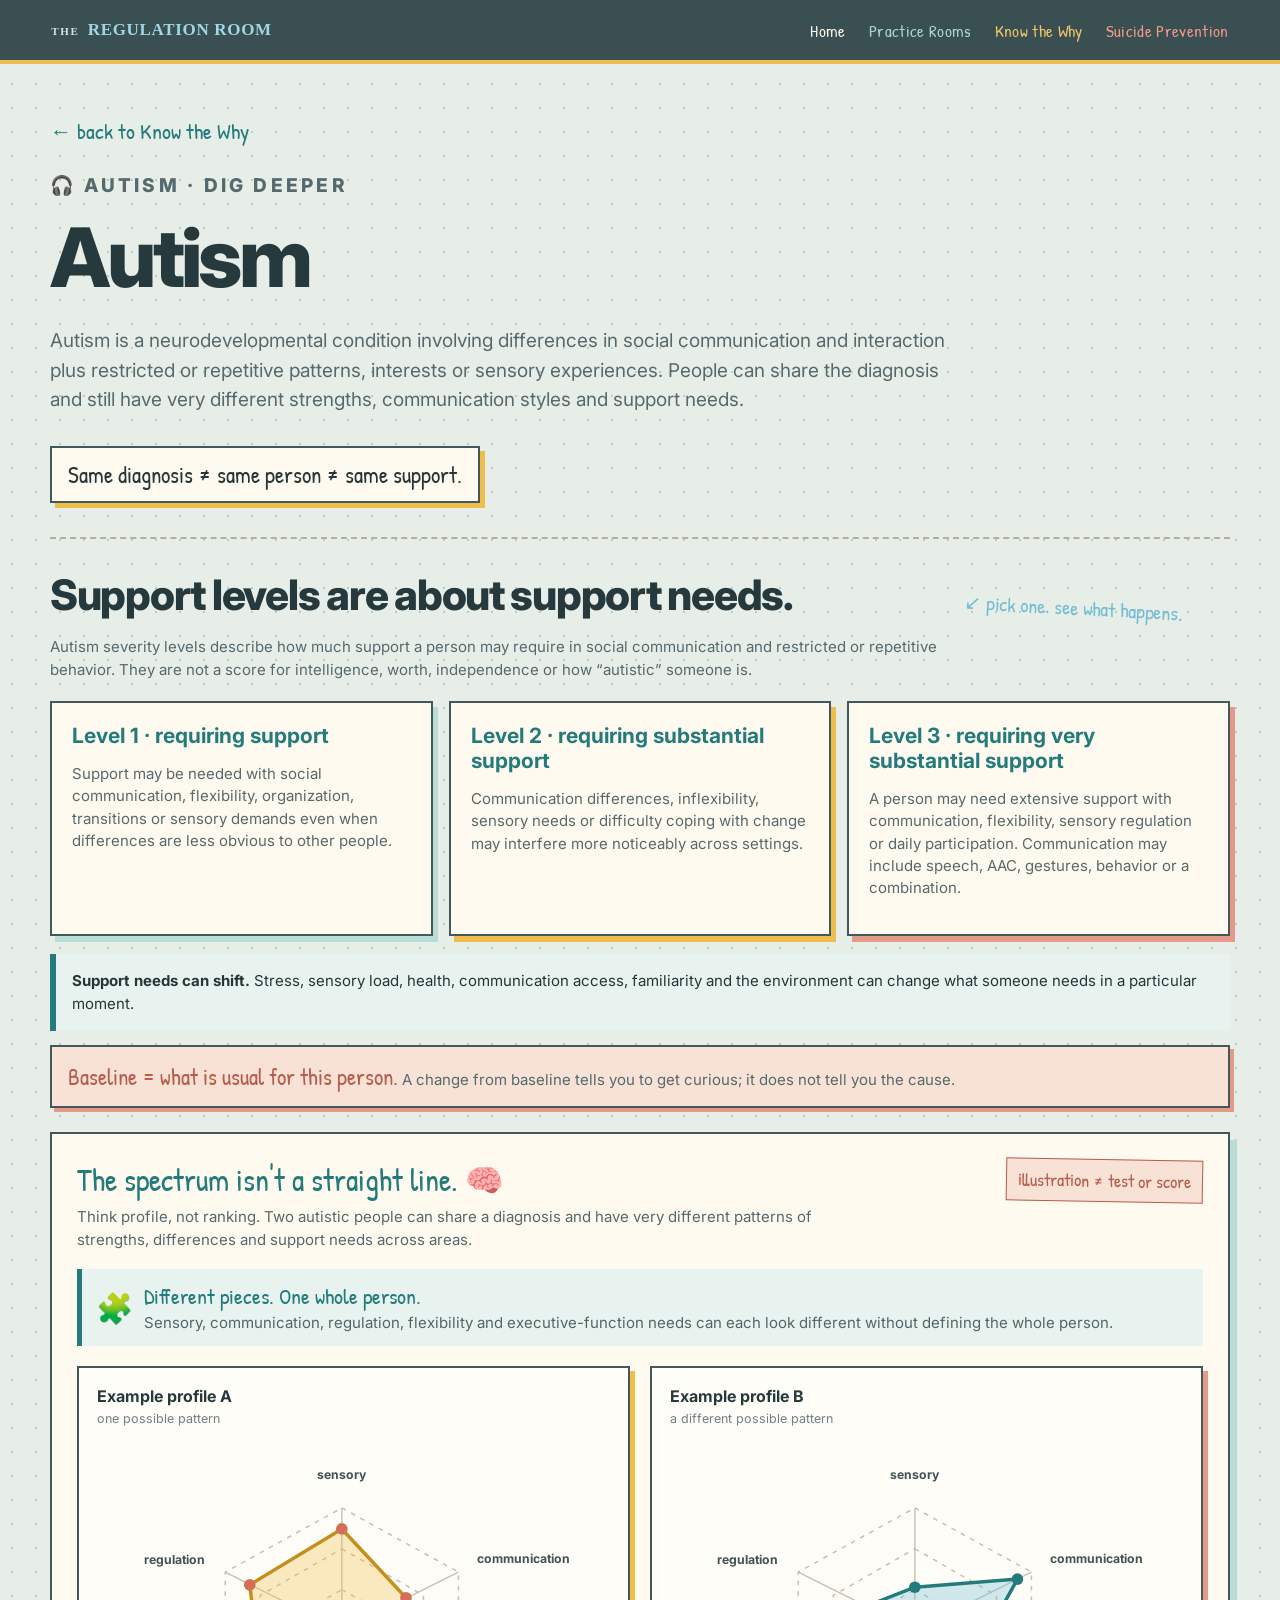
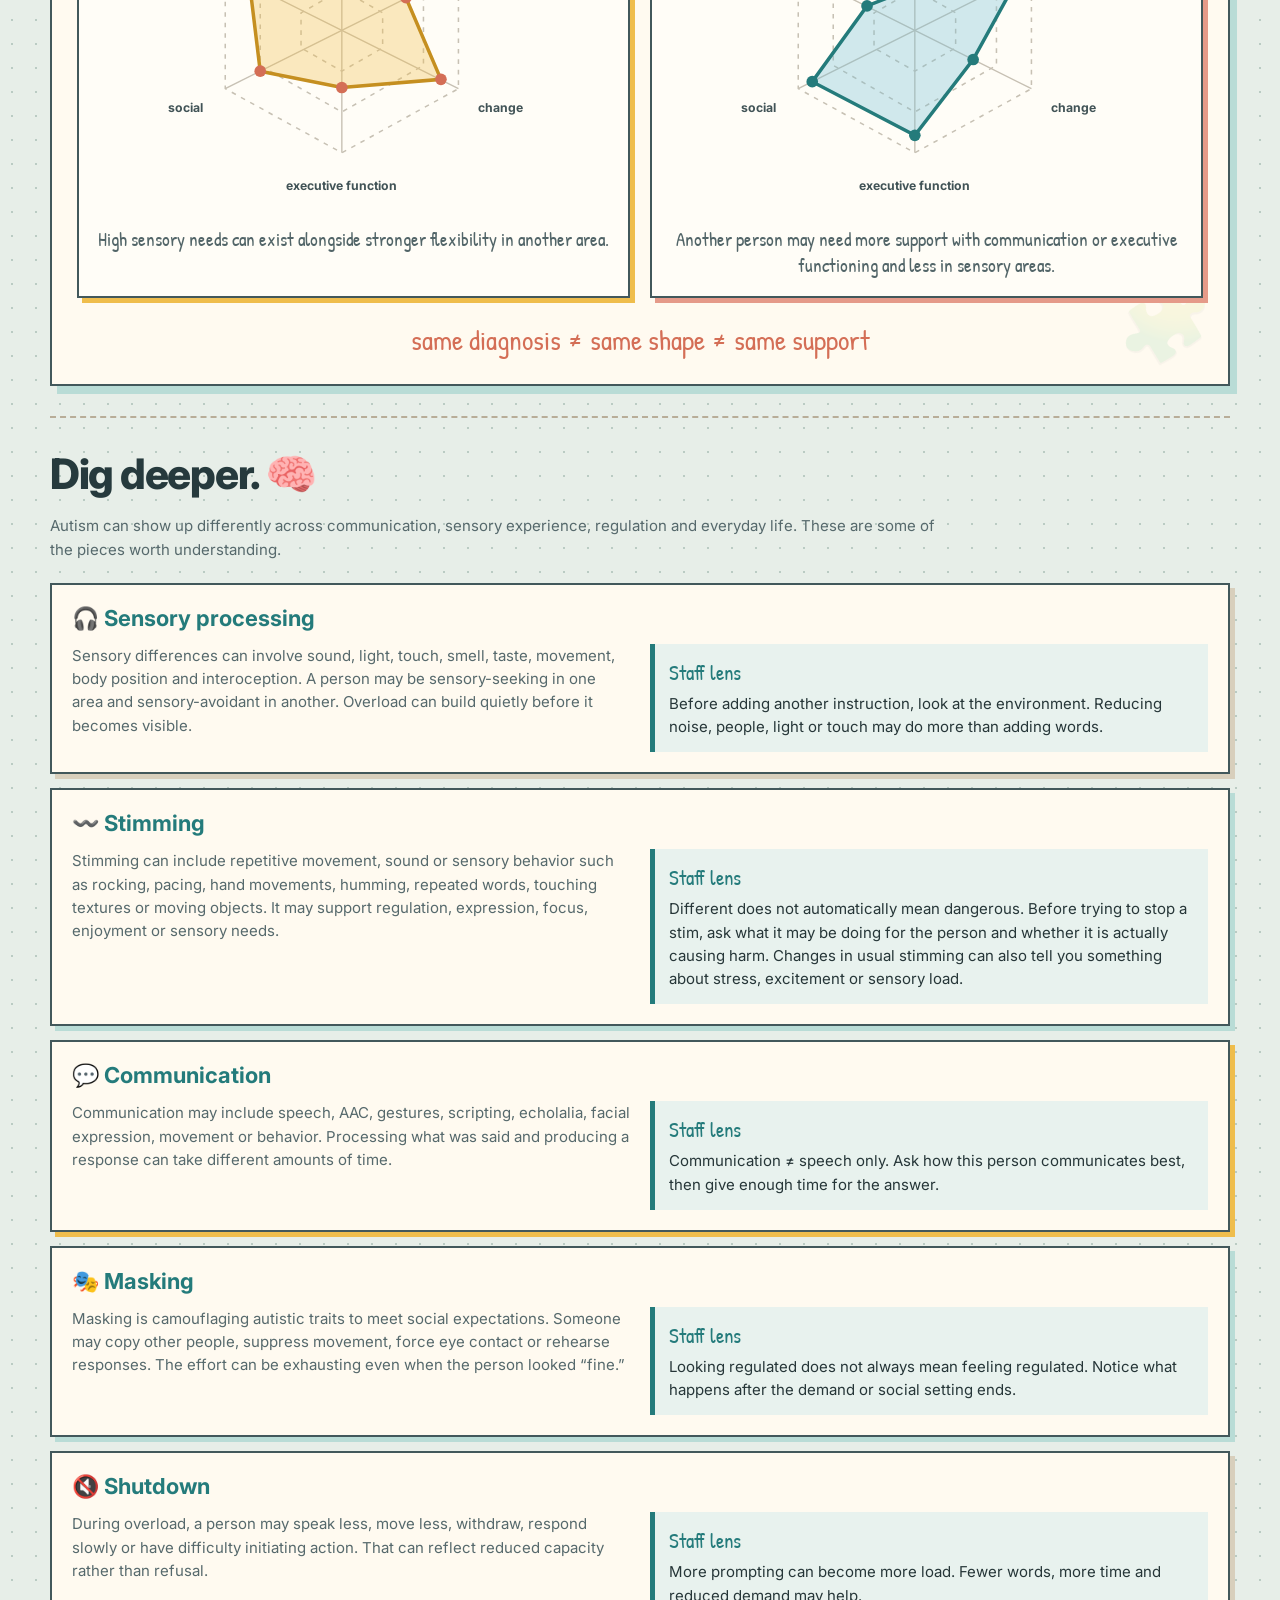
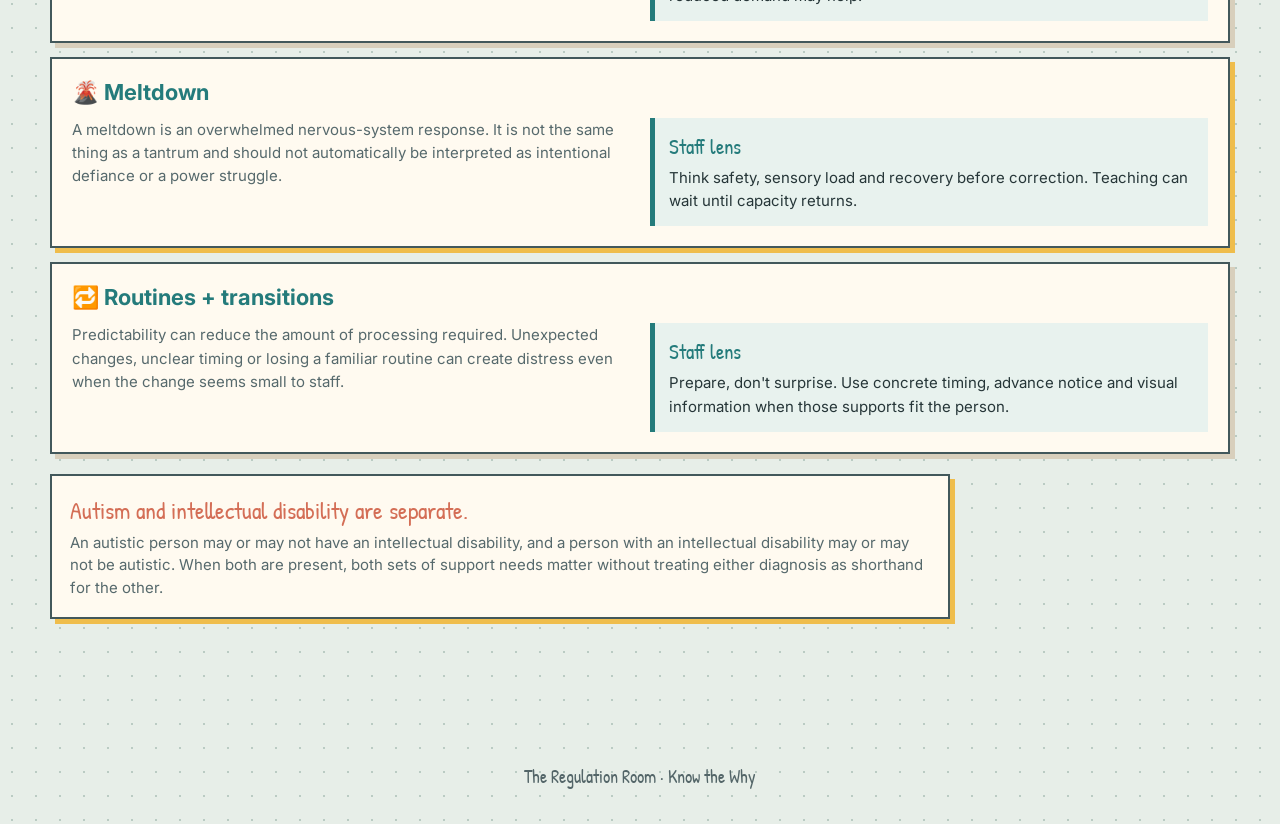
==== commit 941e9805: "Polish autism spectrum visual and mobile navigation" ====
--- a/autism.html
+++ b/autism.html
@@ -1 +1 @@
-<!doctype html><html lang="en"><head><meta charset="utf-8"><meta name="viewport" content="width=device-width,initial-scale=1"><title>Autism · Know the Why</title><link rel="preconnect" href="https://fonts.googleapis.com"><link rel="preconnect" href="https://fonts.gstatic.com" crossorigin><link href="https://fonts.googleapis.com/css2?family=Inter:wght@400;500;600;700;800&family=Patrick+Hand&display=swap" rel="stylesheet"><link rel="stylesheet" href="styles.css?v=15"><style>main{padding:52px 0 80px}.back{font:22px 'Patrick Hand';color:#247b7b;text-decoration:none}.autism-intro{padding:25px 0 34px}.autism-intro h1{font:800 clamp(48px,7vw,82px) Inter,sans-serif;letter-spacing:-.045em;margin:8px 0;color:#263a3d}.autism-intro p{max-width:900px;font-size:19px;line-height:1.55;color:#56696c}.note{display:inline-block;background:#fffaf0;border:2px solid #42585b;box-shadow:5px 5px 0 #efbd4c;padding:11px 16px;font:23px 'Patrick Hand';margin-top:12px}.section{border-top:2px dashed #b8ad98;padding:30px 0}.section h2{font:800 clamp(30px,4vw,42px) Inter,sans-serif;letter-spacing:-.03em;margin:0 0 8px;color:#263a3d}.section>p{max-width:900px;line-height:1.55;color:#56696c}.levels{display:grid;grid-template-columns:repeat(3,1fr);gap:16px;margin-top:20px}.level{background:#fffaf0;border:2px solid #42585b;padding:20px;box-shadow:5px 6px 0 #b9dcd6}.level:nth-child(2){box-shadow:5px 6px 0 #efbd4c}.level:nth-child(3){box-shadow:5px 6px 0 #e59a89}.level h3{font:700 21px Inter,sans-serif;margin:0 0 8px;color:#247b7b}.level p{line-height:1.48;color:#58696c}.levels-note{margin-top:18px;background:#e8f2ee;border-left:6px solid #247b7b;padding:16px;line-height:1.5}.mini-baseline{margin-top:14px;padding:14px 16px;border:2px solid #42585b;background:#f8e2d6;box-shadow:4px 4px 0 #e59a89}.mini-baseline b{font:23px 'Patrick Hand';color:#b85d4b}.mini-baseline span{color:#56696c}.spectrum-board{margin-top:24px;background:#fffaf0;border:2px solid #42585b;box-shadow:7px 8px 0 #b9dcd6;padding:25px}.spectrum-head{display:flex;justify-content:space-between;gap:22px;align-items:start}.spectrum-title{font:31px 'Patrick Hand';color:#247b7b;margin:0 0 5px}.spectrum-sub{color:#56696c;margin:0;line-height:1.5;max-width:760px}.not-score{background:#f8e2d6;border:1.5px solid #b85d4b;padding:8px 11px;font:18px 'Patrick Hand';color:#b85d4b;transform:rotate(1deg);white-space:nowrap}.profile-examples{display:grid;grid-template-columns:1fr 1fr;gap:20px;margin-top:23px}.profile-card{border:2px solid #42585b;background:#fffdf7;padding:18px;position:relative}.profile-card:first-child{box-shadow:5px 5px 0 #efbd4c}.profile-card:last-child{box-shadow:5px 5px 0 #e59a89}.profile-card h4{font:700 16px Inter,sans-serif;margin:0;color:#263a3d}.profile-card small{color:#718083}.profile-visual{width:100%;height:auto;display:block;margin-top:8px}.grid-ring{fill:none;stroke:#c7c1b4;stroke-width:1.3;stroke-dasharray:4 5}.axis{stroke:#c7c1b4;stroke-width:1.2}.shape-a{fill:#efbd4c55;stroke:#c58f20;stroke-width:3}.shape-b{fill:#72bdd455;stroke:#247b7b;stroke-width:3}.dot-a{fill:#d46e56}.dot-b{fill:#247b7b}.svg-label{font:700 11px Inter,sans-serif;fill:#415356}.profile-caption{font:19px 'Patrick Hand';color:#526568;text-align:center;margin:4px 0 0}.spectrum-rule{text-align:center;margin:23px 0 0;font:28px 'Patrick Hand';color:#d46e56}.deep-list{display:grid;gap:14px;margin-top:22px}.deep-item{background:#fffaf0;border:2px solid #42585b;box-shadow:5px 5px 0 #d8cfbc;padding:20px}.deep-item:nth-child(2n){box-shadow:5px 5px 0 #b9dcd6}.deep-item:nth-child(3n){box-shadow:5px 5px 0 #efbd4c}.deep-item h3{font:700 22px Inter,sans-serif;color:#247b7b;margin:0 0 13px}.deep-body{display:grid;grid-template-columns:1fr 1fr;gap:20px}.deep-body p{margin:0;color:#56696c;line-height:1.55}.staff-lens{background:#e8f2ee;padding:14px;border-left:5px solid #247b7b}.staff-lens b{display:block;font:21px 'Patrick Hand';color:#247b7b;margin-bottom:5px}.separate-note{margin-top:20px;background:#fffaf0;border:2px solid #42585b;box-shadow:5px 5px 0 #efbd4c;padding:18px;max-width:900px}.separate-note b{font:24px 'Patrick Hand';color:#d46e56}.separate-note p{margin:6px 0 0;line-height:1.5;color:#56696c}@media(max-width:800px){.levels,.deep-body,.profile-examples{grid-template-columns:1fr}.spectrum-head{display:block}.not-score{display:inline-block;margin-top:12px}}</style></head><body><header class="topbar"><a class="brand" href="index.html"><span>THE</span><strong>REGULATION ROOM</strong></a><nav><a href="index.html#rooms">Practice Rooms</a><a href="learning.html">Know the Why</a><a href="suicide.html">Suicide Prevention</a></nav></header><main class="shell"><a class="back" href="learning.html">← back to Know the Why</a><section class="autism-intro"><p class="eyebrow">🎧 AUTISM · DIG DEEPER</p><h1>Autism</h1><p>Autism is a neurodevelopmental condition involving differences in social communication and interaction plus restricted or repetitive patterns, interests or sensory experiences. People can share the diagnosis and still have very different strengths, communication styles and support needs.</p><div class="note">Same diagnosis ≠ same person ≠ same support.</div></section><section class="section"><h2>Support levels are about support needs.</h2><p>Autism severity levels describe how much support a person may require in social communication and restricted or repetitive behavior. They are not a score for intelligence, worth, independence or how “autistic” someone is.</p><div class="levels"><article class="level"><h3>Level 1 · requiring support</h3><p>Support may be needed with social communication, flexibility, organization, transitions or sensory demands even when differences are less obvious to other people.</p></article><article class="level"><h3>Level 2 · requiring substantial support</h3><p>Communication differences, inflexibility, sensory needs or difficulty coping with change may interfere more noticeably across settings.</p></article><article class="level"><h3>Level 3 · requiring very substantial support</h3><p>A person may need extensive support with communication, flexibility, sensory regulation or daily participation. Communication may include speech, AAC, gestures, behavior or a combination.</p></article></div><div class="levels-note"><strong>Support needs can shift.</strong> Stress, sensory load, health, communication access, familiarity and the environment can change what someone needs in a particular moment.</div><div class="mini-baseline"><b>Baseline = what is usual for this person.</b> <span>A change from baseline tells you to get curious; it does not tell you the cause.</span></div><div class="spectrum-board"><div class="spectrum-head"><div><h3 class="spectrum-title">The spectrum isn't a straight line. 🧠</h3><p class="spectrum-sub">Think profile, not ranking. Two autistic people can share a diagnosis and have very different patterns of strengths, differences and support needs across areas.</p></div><div class="not-score">illustration ≠ test or score</div></div><div class="profile-examples"><article class="profile-card"><h4>Example profile A</h4><small>one possible pattern</small><svg class="profile-visual" viewBox="0 0 400 330" role="img" aria-label="Illustrative uneven autism support profile"><polygon class="grid-ring" points="200,60 300,115 300,215 200,270 100,215 100,115"/><polygon class="grid-ring" points="200,95 270,135 270,195 200,235 130,195 130,135"/><polygon class="grid-ring" points="200,130 235,150 235,180 200,200 165,180 165,150"/><line class="axis" x1="200" y1="165" x2="200" y2="60"/><line class="axis" x1="200" y1="165" x2="300" y2="115"/><line class="axis" x1="200" y1="165" x2="300" y2="215"/><line class="axis" x1="200" y1="165" x2="200" y2="270"/><line class="axis" x1="200" y1="165" x2="100" y2="215"/><line class="axis" x1="200" y1="165" x2="100" y2="115"/><polygon class="shape-a" points="200,78 255,137 285,207 200,214 130,200 121,126"/><circle class="dot-a" cx="200" cy="78" r="5"/><circle class="dot-a" cx="255" cy="137" r="5"/><circle class="dot-a" cx="285" cy="207" r="5"/><circle class="dot-a" cx="200" cy="214" r="5"/><circle class="dot-a" cx="130" cy="200" r="5"/><circle class="dot-a" cx="121" cy="126" r="5"/><text class="svg-label" x="200" y="35" text-anchor="middle">sensory</text><text class="svg-label" x="325" y="108">communication</text><text class="svg-label" x="318" y="235">change</text><text class="svg-label" x="200" y="302" text-anchor="middle">executive function</text><text class="svg-label" x="76" y="235" text-anchor="end">social</text><text class="svg-label" x="78" y="108" text-anchor="end">regulation</text></svg><p class="profile-caption">high sensory needs can exist alongside stronger flexibility in another area.</p></article><article class="profile-card"><h4>Example profile B</h4><small>a different possible pattern</small><svg class="profile-visual" viewBox="0 0 400 330" role="img" aria-label="Second illustrative uneven autism support profile"><polygon class="grid-ring" points="200,60 300,115 300,215 200,270 100,215 100,115"/><polygon class="grid-ring" points="200,95 270,135 270,195 200,235 130,195 130,135"/><polygon class="grid-ring" points="200,130 235,150 235,180 200,200 165,180 165,150"/><line class="axis" x1="200" y1="165" x2="200" y2="60"/><line class="axis" x1="200" y1="165" x2="300" y2="115"/><line class="axis" x1="200" y1="165" x2="300" y2="215"/><line class="axis" x1="200" y1="165" x2="200" y2="270"/><line class="axis" x1="200" y1="165" x2="100" y2="215"/><line class="axis" x1="200" y1="165" x2="100" y2="115"/><polygon class="shape-b" points="200,128 288,121 250,190 200,255 112,209 159,144"/><circle class="dot-b" cx="200" cy="128" r="5"/><circle class="dot-b" cx="288" cy="121" r="5"/><circle class="dot-b" cx="250" cy="190" r="5"/><circle class="dot-b" cx="200" cy="255" r="5"/><circle class="dot-b" cx="112" cy="209" r="5"/><circle class="dot-b" cx="159" cy="144" r="5"/><text class="svg-label" x="200" y="35" text-anchor="middle">sensory</text><text class="svg-label" x="325" y="108">communication</text><text class="svg-label" x="318" y="235">change</text><text class="svg-label" x="200" y="302" text-anchor="middle">executive function</text><text class="svg-label" x="76" y="235" text-anchor="end">social</text><text class="svg-label" x="78" y="108" text-anchor="end">regulation</text></svg><p class="profile-caption">another person may need more support with communication or executive functioning and less in sensory areas.</p></article></div><p class="spectrum-rule">same diagnosis ≠ same shape ≠ same support</p></div></section><section class="section"><h2>Dig deeper. 🧠</h2><p>Autism can show up differently across communication, sensory experience, regulation and everyday life. These are some of the pieces worth understanding.</p><div class="deep-list"><article class="deep-item"><h3>🎧 Sensory processing</h3><div class="deep-body"><p>Sensory differences can involve sound, light, touch, smell, taste, movement, body position and interoception. A person may be sensory-seeking in one area and sensory-avoidant in another. Overload can build quietly before it becomes visible.</p><div class="staff-lens"><b>Staff lens</b>Before adding another instruction, look at the environment. Reducing noise, people, light or touch may do more than adding words.</div></div></article><article class="deep-item"><h3>〰️ Stimming</h3><div class="deep-body"><p>Stimming can include repetitive movement, sound or sensory behavior such as rocking, pacing, hand movements, humming, repeated words, touching textures or moving objects. It may support regulation, expression, focus, enjoyment or sensory needs.</p><div class="staff-lens"><b>Staff lens</b>Different does not automatically mean dangerous. Before trying to stop a stim, ask what it may be doing for the person and whether it is actually causing harm. Changes in usual stimming can also tell you something about stress, excitement or sensory load.</div></div></article><article class="deep-item"><h3>💬 Communication</h3><div class="deep-body"><p>Communication may include speech, AAC, gestures, scripting, echolalia, facial expression, movement or behavior. Processing what was said and producing a response can take different amounts of time.</p><div class="staff-lens"><b>Staff lens</b>Communication ≠ speech only. Ask how this person communicates best, then give enough time for the answer.</div></div></article><article class="deep-item"><h3>🎭 Masking</h3><div class="deep-body"><p>Masking is camouflaging autistic traits to meet social expectations. Someone may copy other people, suppress movement, force eye contact or rehearse responses. The effort can be exhausting even when the person looked “fine.”</p><div class="staff-lens"><b>Staff lens</b>Looking regulated does not always mean feeling regulated. Notice what happens after the demand or social setting ends.</div></div></article><article class="deep-item"><h3>🔇 Shutdown</h3><div class="deep-body"><p>During overload, a person may speak less, move less, withdraw, respond slowly or have difficulty initiating action. That can reflect reduced capacity rather than refusal.</p><div class="staff-lens"><b>Staff lens</b>More prompting can become more load. Fewer words, more time and reduced demand may help.</div></div></article><article class="deep-item"><h3>🌋 Meltdown</h3><div class="deep-body"><p>A meltdown is an overwhelmed nervous-system response. It is not the same thing as a tantrum and should not automatically be interpreted as intentional defiance or a power struggle.</p><div class="staff-lens"><b>Staff lens</b>Think safety, sensory load and recovery before correction. Teaching can wait until capacity returns.</div></div></article><article class="deep-item"><h3>🔁 Routines + transitions</h3><div class="deep-body"><p>Predictability can reduce the amount of processing required. Unexpected changes, unclear timing or losing a familiar routine can create distress even when the change seems small to staff.</p><div class="staff-lens"><b>Staff lens</b>Prepare, don't surprise. Use concrete timing, advance notice and visual information when those supports fit the person.</div></div></article></div><div class="separate-note"><b>Autism and intellectual disability are separate.</b><p>An autistic person may or may not have an intellectual disability, and a person with an intellectual disability may or may not be autistic. When both are present, both sets of support needs matter without treating either diagnosis as shorthand for the other.</p></div></section></main><footer>The Regulation Room · Know the Why</footer></body></html>+<!doctype html><html lang="en"><head><meta charset="utf-8"><meta name="viewport" content="width=device-width,initial-scale=1"><title>Autism · Know the Why</title><link rel="preconnect" href="https://fonts.googleapis.com"><link rel="preconnect" href="https://fonts.gstatic.com" crossorigin><link href="https://fonts.googleapis.com/css2?family=Inter:wght@400;500;600;700;800&family=Patrick+Hand&display=swap" rel="stylesheet"><link rel="stylesheet" href="styles.css?v=15"><style>main{padding:52px 0 80px}.back{font:22px 'Patrick Hand';color:#247b7b;text-decoration:none}.autism-intro{padding:25px 0 34px}.autism-intro h1{font:800 clamp(48px,7vw,82px) Inter,sans-serif;letter-spacing:-.045em;margin:8px 0;color:#263a3d}.autism-intro p{max-width:900px;font-size:19px;line-height:1.55;color:#56696c}.note{display:inline-block;background:#fffaf0;border:2px solid #42585b;box-shadow:5px 5px 0 #efbd4c;padding:11px 16px;font:23px 'Patrick Hand';margin-top:12px}.section{border-top:2px dashed #b8ad98;padding:30px 0}.section h2{font:800 clamp(30px,4vw,42px) Inter,sans-serif;letter-spacing:-.03em;margin:0 0 8px;color:#263a3d}.section>p{max-width:900px;line-height:1.55;color:#56696c}.levels{display:grid;grid-template-columns:repeat(3,1fr);gap:16px;margin-top:20px}.level{background:#fffaf0;border:2px solid #42585b;padding:20px;box-shadow:5px 6px 0 #b9dcd6}.level:nth-child(2){box-shadow:5px 6px 0 #efbd4c}.level:nth-child(3){box-shadow:5px 6px 0 #e59a89}.level h3{font:700 21px Inter,sans-serif;margin:0 0 8px;color:#247b7b}.level p{line-height:1.48;color:#58696c}.levels-note{margin-top:18px;background:#e8f2ee;border-left:6px solid #247b7b;padding:16px;line-height:1.5}.mini-baseline{margin-top:14px;padding:14px 16px;border:2px solid #42585b;background:#f8e2d6;box-shadow:4px 4px 0 #e59a89}.mini-baseline b{font:23px 'Patrick Hand';color:#b85d4b}.mini-baseline span{color:#56696c}.spectrum-board{margin-top:24px;background:#fffaf0;border:2px solid #42585b;box-shadow:7px 8px 0 #b9dcd6;padding:25px;position:relative;overflow:hidden}.spectrum-board:before{content:'🧩';position:absolute;right:18px;bottom:5px;font-size:72px;opacity:.08;transform:rotate(12deg)}.spectrum-head{display:flex;justify-content:space-between;gap:22px;align-items:start}.spectrum-title{font:31px 'Patrick Hand';color:#247b7b;margin:0 0 5px}.spectrum-sub{color:#56696c;margin:0;line-height:1.5;max-width:760px}.not-score{background:#f8e2d6;border:1.5px solid #b85d4b;padding:8px 11px;font:18px 'Patrick Hand';color:#b85d4b;transform:rotate(1deg);white-space:nowrap}.piece-note{display:flex;align-items:center;gap:11px;margin:18px 0 0;padding:12px 14px;background:#e8f2ee;border-left:5px solid #247b7b;color:#526568}.piece-note span{font-size:30px}.piece-note b{font:22px 'Patrick Hand';color:#247b7b}.profile-examples{display:grid;grid-template-columns:1fr 1fr;gap:20px;margin-top:20px}.profile-card{border:2px solid #42585b;background:#fffdf7;padding:18px;position:relative}.profile-card:first-child{box-shadow:5px 5px 0 #efbd4c}.profile-card:last-child{box-shadow:5px 5px 0 #e59a89}.profile-card h4{font:700 16px Inter,sans-serif;margin:0;color:#263a3d}.profile-card small{color:#718083}.profile-visual{width:100%;height:auto;display:block;margin-top:8px;overflow:visible}.grid-ring{fill:none;stroke:#c7c1b4;stroke-width:1.3;stroke-dasharray:4 5}.axis{stroke:#c7c1b4;stroke-width:1.2}.shape-a{fill:#efbd4c55;stroke:#c58f20;stroke-width:3}.shape-b{fill:#72bdd455;stroke:#247b7b;stroke-width:3}.dot-a{fill:#d46e56}.dot-b{fill:#247b7b}.svg-label{font:700 10.5px Inter,sans-serif;fill:#415356}.profile-caption{font:19px 'Patrick Hand';color:#526568;text-align:center;margin:4px 0 0}.spectrum-rule{text-align:center;margin:23px 0 0;font:28px 'Patrick Hand';color:#d46e56}.deep-list{display:grid;gap:14px;margin-top:22px}.deep-item{background:#fffaf0;border:2px solid #42585b;box-shadow:5px 5px 0 #d8cfbc;padding:20px}.deep-item:nth-child(2n){box-shadow:5px 5px 0 #b9dcd6}.deep-item:nth-child(3n){box-shadow:5px 5px 0 #efbd4c}.deep-item h3{font:700 22px Inter,sans-serif;color:#247b7b;margin:0 0 13px}.deep-body{display:grid;grid-template-columns:1fr 1fr;gap:20px}.deep-body p{margin:0;color:#56696c;line-height:1.55}.staff-lens{background:#e8f2ee;padding:14px;border-left:5px solid #247b7b}.staff-lens b{display:block;font:21px 'Patrick Hand';color:#247b7b;margin-bottom:5px}.separate-note{margin-top:20px;background:#fffaf0;border:2px solid #42585b;box-shadow:5px 5px 0 #efbd4c;padding:18px;max-width:900px}.separate-note b{font:24px 'Patrick Hand';color:#d46e56}.separate-note p{margin:6px 0 0;line-height:1.5;color:#56696c}@media(max-width:800px){.levels,.deep-body,.profile-examples{grid-template-columns:1fr}.spectrum-head{display:block}.not-score{display:inline-block;margin-top:12px}.topbar{display:grid!important;grid-template-columns:1fr!important;gap:5px!important;padding:9px 14px 8px!important;min-height:auto!important}.topbar .brand{width:max-content;white-space:nowrap}.topbar nav{display:flex!important;width:100%!important;gap:18px!important;overflow-x:auto!important;white-space:nowrap!important;padding:2px 2px 5px!important;scrollbar-width:none}.topbar nav::-webkit-scrollbar{display:none}.topbar nav a{flex:0 0 auto!important}.svg-label{font-size:10px}}</style></head><body><header class="topbar"><a class="brand" href="index.html"><span>THE</span><strong>REGULATION ROOM</strong></a><nav><a href="index.html">Home</a><a href="index.html#rooms">Practice Rooms</a><a href="learning.html">Know the Why</a><a href="suicide.html">Suicide Prevention</a></nav></header><main class="shell"><a class="back" href="learning.html">← back to Know the Why</a><section class="autism-intro"><p class="eyebrow">🎧 AUTISM · DIG DEEPER</p><h1>Autism</h1><p>Autism is a neurodevelopmental condition involving differences in social communication and interaction plus restricted or repetitive patterns, interests or sensory experiences. People can share the diagnosis and still have very different strengths, communication styles and support needs.</p><div class="note">Same diagnosis ≠ same person ≠ same support.</div></section><section class="section"><h2>Support levels are about support needs.</h2><p>Autism severity levels describe how much support a person may require in social communication and restricted or repetitive behavior. They are not a score for intelligence, worth, independence or how “autistic” someone is.</p><div class="levels"><article class="level"><h3>Level 1 · requiring support</h3><p>Support may be needed with social communication, flexibility, organization, transitions or sensory demands even when differences are less obvious to other people.</p></article><article class="level"><h3>Level 2 · requiring substantial support</h3><p>Communication differences, inflexibility, sensory needs or difficulty coping with change may interfere more noticeably across settings.</p></article><article class="level"><h3>Level 3 · requiring very substantial support</h3><p>A person may need extensive support with communication, flexibility, sensory regulation or daily participation. Communication may include speech, AAC, gestures, behavior or a combination.</p></article></div><div class="levels-note"><strong>Support needs can shift.</strong> Stress, sensory load, health, communication access, familiarity and the environment can change what someone needs in a particular moment.</div><div class="mini-baseline"><b>Baseline = what is usual for this person.</b> <span>A change from baseline tells you to get curious; it does not tell you the cause.</span></div><div class="spectrum-board"><div class="spectrum-head"><div><h3 class="spectrum-title">The spectrum isn't a straight line. 🧠</h3><p class="spectrum-sub">Think profile, not ranking. Two autistic people can share a diagnosis and have very different patterns of strengths, differences and support needs across areas.</p></div><div class="not-score">illustration ≠ test or score</div></div><div class="piece-note"><span>🧩</span><div><b>Different pieces. One whole person.</b><br>Sensory, communication, regulation, flexibility and executive-function needs can each look different without defining the whole person.</div></div><div class="profile-examples"><article class="profile-card"><h4>Example profile A</h4><small>one possible pattern</small><svg class="profile-visual" viewBox="0 0 440 330" role="img" aria-label="Illustrative uneven autism support profile"><polygon class="grid-ring" points="210,60 310,115 310,215 210,270 110,215 110,115"/><polygon class="grid-ring" points="210,95 280,135 280,195 210,235 140,195 140,135"/><polygon class="grid-ring" points="210,130 245,150 245,180 210,200 175,180 175,150"/><line class="axis" x1="210" y1="165" x2="210" y2="60"/><line class="axis" x1="210" y1="165" x2="310" y2="115"/><line class="axis" x1="210" y1="165" x2="310" y2="215"/><line class="axis" x1="210" y1="165" x2="210" y2="270"/><line class="axis" x1="210" y1="165" x2="110" y2="215"/><line class="axis" x1="210" y1="165" x2="110" y2="115"/><polygon class="shape-a" points="210,78 265,137 295,207 210,214 140,200 131,126"/><circle class="dot-a" cx="210" cy="78" r="5"/><circle class="dot-a" cx="265" cy="137" r="5"/><circle class="dot-a" cx="295" cy="207" r="5"/><circle class="dot-a" cx="210" cy="214" r="5"/><circle class="dot-a" cx="140" cy="200" r="5"/><circle class="dot-a" cx="131" cy="126" r="5"/><text class="svg-label" x="210" y="35" text-anchor="middle">sensory</text><text class="svg-label" x="326" y="107">communication</text><text class="svg-label" x="327" y="235">change</text><text class="svg-label" x="210" y="302" text-anchor="middle">executive function</text><text class="svg-label" x="91" y="235" text-anchor="end">social</text><text class="svg-label" x="93" y="108" text-anchor="end">regulation</text></svg><p class="profile-caption">High sensory needs can exist alongside stronger flexibility in another area.</p></article><article class="profile-card"><h4>Example profile B</h4><small>a different possible pattern</small><svg class="profile-visual" viewBox="0 0 440 330" role="img" aria-label="Second illustrative uneven autism support profile"><polygon class="grid-ring" points="210,60 310,115 310,215 210,270 110,215 110,115"/><polygon class="grid-ring" points="210,95 280,135 280,195 210,235 140,195 140,135"/><polygon class="grid-ring" points="210,130 245,150 245,180 210,200 175,180 175,150"/><line class="axis" x1="210" y1="165" x2="210" y2="60"/><line class="axis" x1="210" y1="165" x2="310" y2="115"/><line class="axis" x1="210" y1="165" x2="310" y2="215"/><line class="axis" x1="210" y1="165" x2="210" y2="270"/><line class="axis" x1="210" y1="165" x2="110" y2="215"/><line class="axis" x1="210" y1="165" x2="110" y2="115"/><polygon class="shape-b" points="210,128 298,121 260,190 210,255 122,209 169,144"/><circle class="dot-b" cx="210" cy="128" r="5"/><circle class="dot-b" cx="298" cy="121" r="5"/><circle class="dot-b" cx="260" cy="190" r="5"/><circle class="dot-b" cx="210" cy="255" r="5"/><circle class="dot-b" cx="122" cy="209" r="5"/><circle class="dot-b" cx="169" cy="144" r="5"/><text class="svg-label" x="210" y="35" text-anchor="middle">sensory</text><text class="svg-label" x="326" y="107">communication</text><text class="svg-label" x="327" y="235">change</text><text class="svg-label" x="210" y="302" text-anchor="middle">executive function</text><text class="svg-label" x="91" y="235" text-anchor="end">social</text><text class="svg-label" x="93" y="108" text-anchor="end">regulation</text></svg><p class="profile-caption">Another person may need more support with communication or executive functioning and less in sensory areas.</p></article></div><p class="spectrum-rule">same diagnosis ≠ same shape ≠ same support</p></div></section><section class="section"><h2>Dig deeper. 🧠</h2><p>Autism can show up differently across communication, sensory experience, regulation and everyday life. These are some of the pieces worth understanding.</p><div class="deep-list"><article class="deep-item"><h3>🎧 Sensory processing</h3><div class="deep-body"><p>Sensory differences can involve sound, light, touch, smell, taste, movement, body position and interoception. A person may be sensory-seeking in one area and sensory-avoidant in another. Overload can build quietly before it becomes visible.</p><div class="staff-lens"><b>Staff lens</b>Before adding another instruction, look at the environment. Reducing noise, people, light or touch may do more than adding words.</div></div></article><article class="deep-item"><h3>〰️ Stimming</h3><div class="deep-body"><p>Stimming can include repetitive movement, sound or sensory behavior such as rocking, pacing, hand movements, humming, repeated words, touching textures or moving objects. It may support regulation, expression, focus, enjoyment or sensory needs.</p><div class="staff-lens"><b>Staff lens</b>Different does not automatically mean dangerous. Before trying to stop a stim, ask what it may be doing for the person and whether it is actually causing harm. Changes in usual stimming can also tell you something about stress, excitement or sensory load.</div></div></article><article class="deep-item"><h3>💬 Communication</h3><div class="deep-body"><p>Communication may include speech, AAC, gestures, scripting, echolalia, facial expression, movement or behavior. Processing what was said and producing a response can take different amounts of time.</p><div class="staff-lens"><b>Staff lens</b>Communication ≠ speech only. Ask how this person communicates best, then give enough time for the answer.</div></div></article><article class="deep-item"><h3>🎭 Masking</h3><div class="deep-body"><p>Masking is camouflaging autistic traits to meet social expectations. Someone may copy other people, suppress movement, force eye contact or rehearse responses. The effort can be exhausting even when the person looked “fine.”</p><div class="staff-lens"><b>Staff lens</b>Looking regulated does not always mean feeling regulated. Notice what happens after the demand or social setting ends.</div></div></article><article class="deep-item"><h3>🔇 Shutdown</h3><div class="deep-body"><p>During overload, a person may speak less, move less, withdraw, respond slowly or have difficulty initiating action. That can reflect reduced capacity rather than refusal.</p><div class="staff-lens"><b>Staff lens</b>More prompting can become more load. Fewer words, more time and reduced demand may help.</div></div></article><article class="deep-item"><h3>🌋 Meltdown</h3><div class="deep-body"><p>A meltdown is an overwhelmed nervous-system response. It is not the same thing as a tantrum and should not automatically be interpreted as intentional defiance or a power struggle.</p><div class="staff-lens"><b>Staff lens</b>Think safety, sensory load and recovery before correction. Teaching can wait until capacity returns.</div></div></article><article class="deep-item"><h3>🔁 Routines + transitions</h3><div class="deep-body"><p>Predictability can reduce the amount of processing required. Unexpected changes, unclear timing or losing a familiar routine can create distress even when the change seems small to staff.</p><div class="staff-lens"><b>Staff lens</b>Prepare, don't surprise. Use concrete timing, advance notice and visual information when those supports fit the person.</div></div></article></div><div class="separate-note"><b>Autism and intellectual disability are separate.</b><p>An autistic person may or may not have an intellectual disability, and a person with an intellectual disability may or may not be autistic. When both are present, both sets of support needs matter without treating either diagnosis as shorthand for the other.</p></div></section></main><footer>The Regulation Room · Know the Why</footer></body></html>
